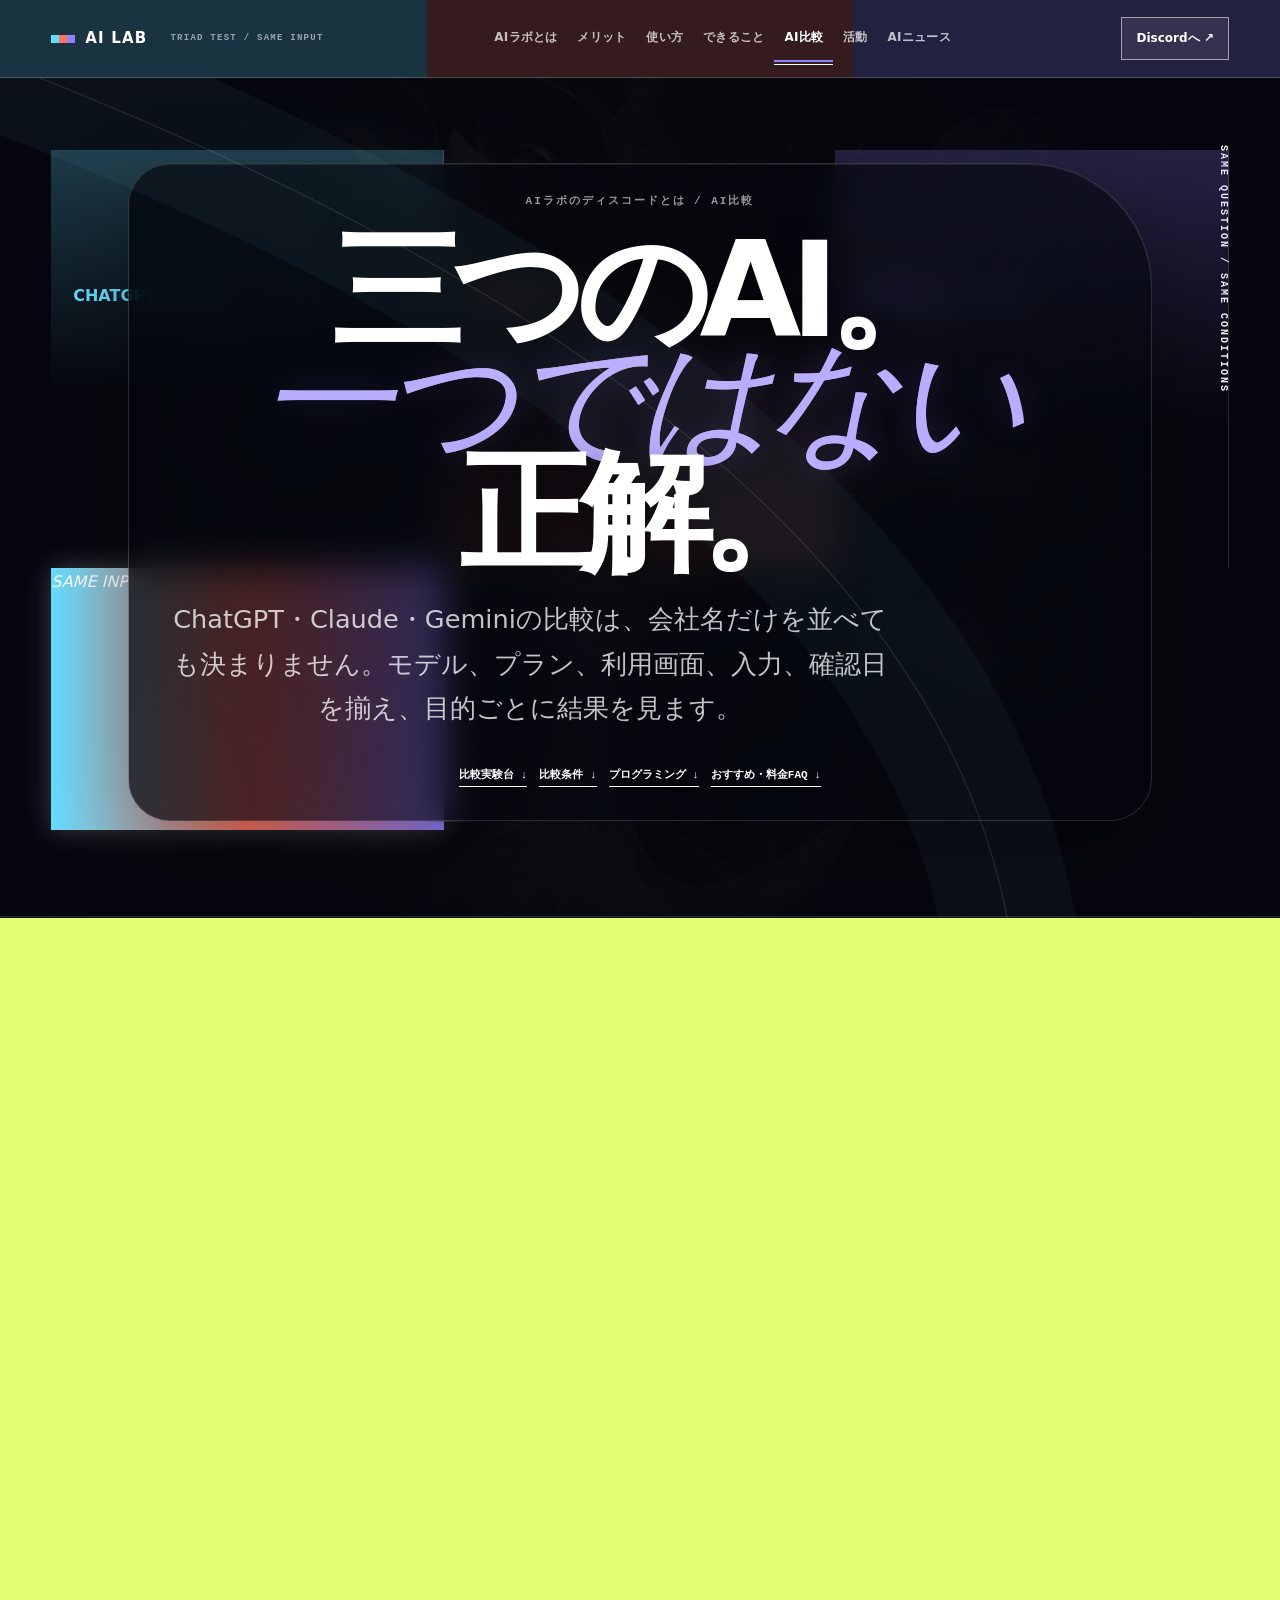
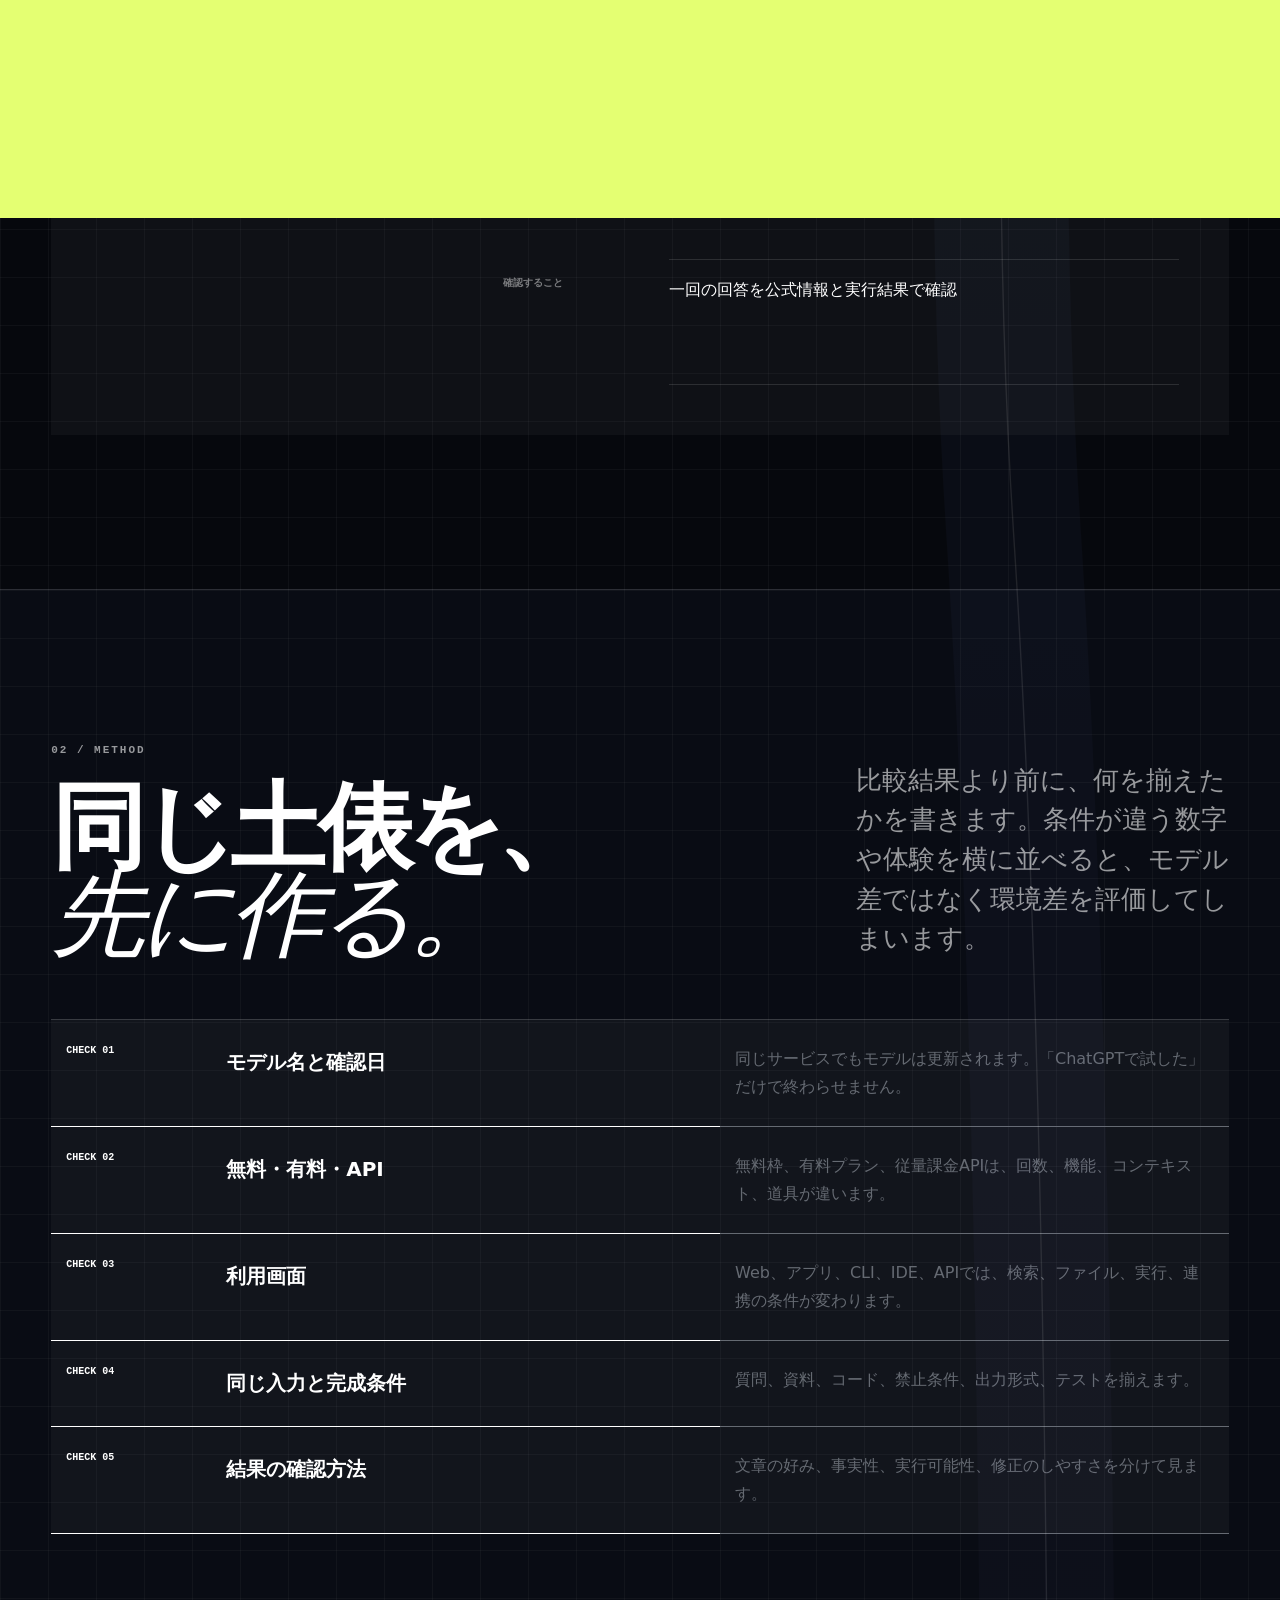
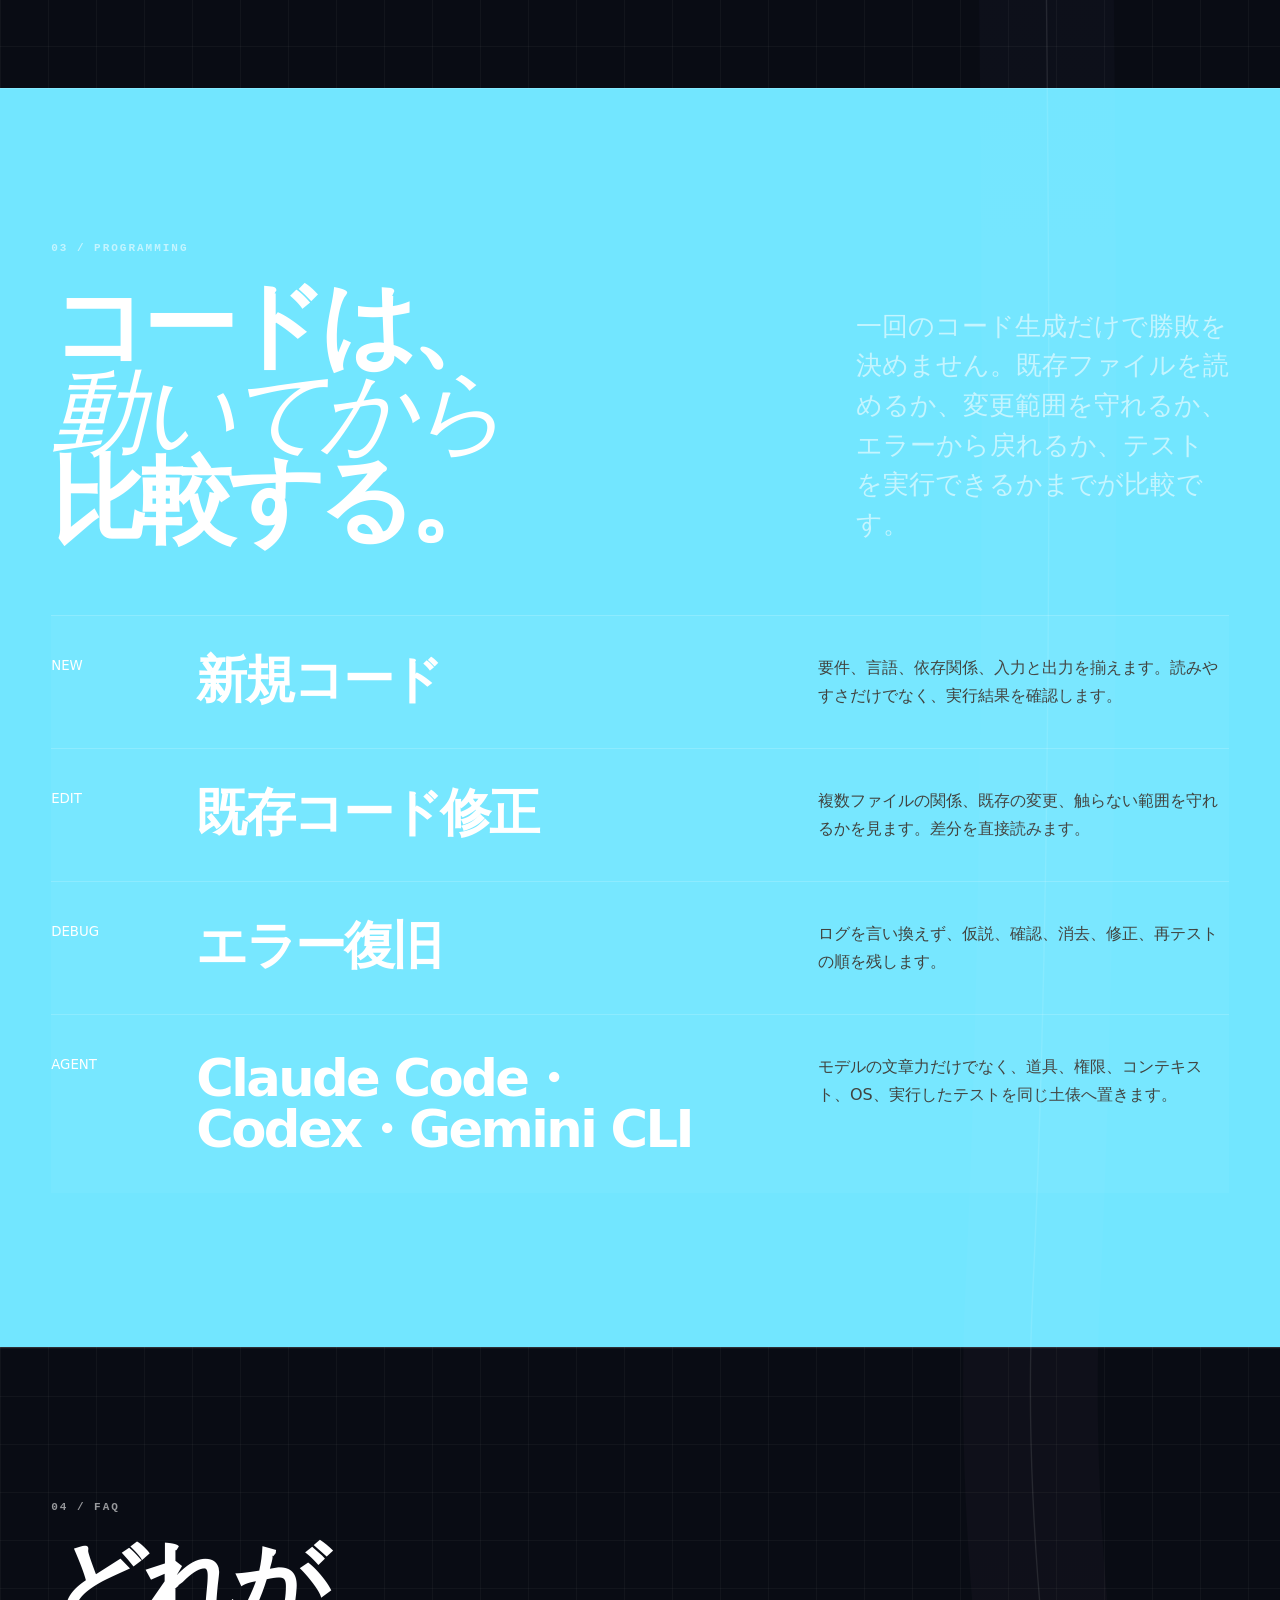
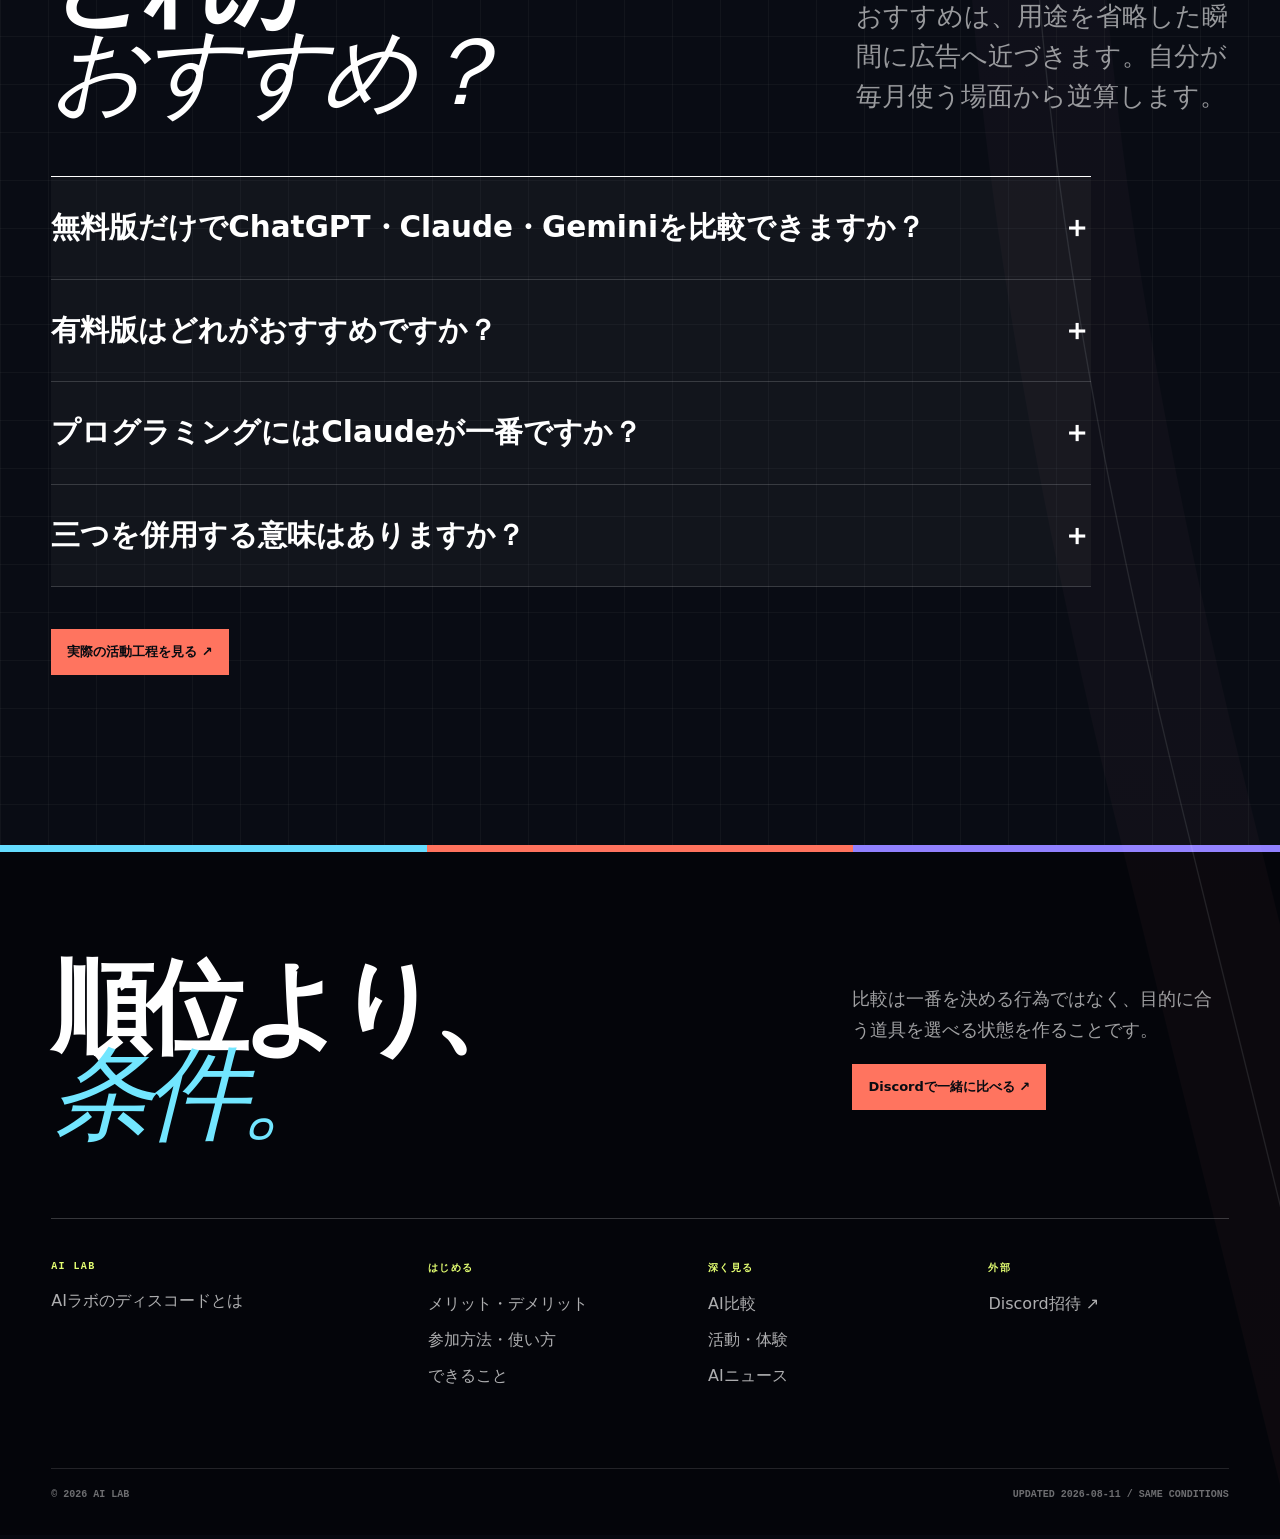
==== ai-comparison/index.html @ 1b0f7256 "AIラボ公式サイトを初回公開" ====
<!doctype html>
<html lang="ja">
  <head>
    <meta charset="utf-8" />
    <meta name="viewport" content="width=device-width,initial-scale=1" />
    <title>ChatGPT・Claude・Gemini比較｜無料・有料・料金・用途の違い</title>
    <meta
      name="description"
      content="ChatGPT・Claude・Geminiを、無料版・有料版・API、料金、プログラミング、長文、日本語、画像、検索の条件で比較。どれがおすすめかを一つの順位ではなく用途から解決します。"
    />
    <meta name="robots" content="index,follow,max-image-preview:large" />
    <link
      rel="canonical"
      href="https://ai.akatsuki-sistem.online/ai-comparison/"
    />
    <meta property="og:type" content="article" />
    <meta property="og:locale" content="ja_JP" />
    <meta property="og:site_name" content="AIラボ" />
    <meta property="og:title" content="ChatGPT・Claude・Gemini比較" />
    <meta
      property="og:description"
      content="一番を決める前に、比較条件を揃える。"
    />
    <meta
      property="og:url"
      content="https://ai.akatsuki-sistem.online/ai-comparison/"
    />
    <meta
      property="og:image"
      content="https://ai.akatsuki-sistem.online/assets/ai-lab-commons-hero.png"
    />
    <meta
      property="og:image:alt"
      content="ChatGPT・Claude・Geminiを同じ条件で比較するAIラボ"
    />
    <meta name="twitter:card" content="summary_large_image" />
    <meta
      name="twitter:image:alt"
      content="ChatGPT・Claude・Geminiを同じ条件で比較するAIラボ"
    />
    <meta name="theme-color" content="#080b11" />
    <link rel="stylesheet" href="../styles.css?v=20260812-seo" />
    <link
      rel="stylesheet"
      href="../page-styles/compare.css?v=20260812-membrane1"
    />
    <script type="application/ld+json">
      {
        "@context": "https://schema.org",
        "@type": "FAQPage",
        "mainEntity": [
          {
            "@type": "Question",
            "name": "ChatGPT・Claude・Geminiのどれがおすすめですか？",
            "acceptedAnswer": {
              "@type": "Answer",
              "text": "用途、プラン、利用画面、確認時点で変わります。文章、コード、画像、Google系連携など、実際に使う条件で比較します。"
            }
          },
          {
            "@type": "Question",
            "name": "無料版だけで比較できますか？",
            "acceptedAnswer": {
              "@type": "Answer",
              "text": "比較できますが、無料枠のモデル、回数、機能制限と確認日を残す必要があります。"
            }
          }
        ]
      }
    </script>
    <script type="application/ld+json">
      {
        "@context": "https://schema.org",
        "@type": "BreadcrumbList",
        "itemListElement": [
          {
            "@type": "ListItem",
            "position": 1,
            "name": "AIラボのディスコードとは",
            "item": "https://ai.akatsuki-sistem.online/"
          },
          {
            "@type": "ListItem",
            "position": 2,
            "name": "ChatGPT・Claude・Gemini比較",
            "item": "https://ai.akatsuki-sistem.online/ai-comparison/"
          }
        ]
      }
    </script>
  </head>
  <body class="page-compare" data-route="ai-comparison">
    <a class="skip" href="#main">本文へ移動</a>
    <div class="progress"></div>
    <div class="transition"></div>
    <header class="site-header">
      <a class="brand" href="../index.html"
        ><span class="brand-dot"></span>AI LAB</a
      >
      <nav class="nav" aria-label="主要ページ">
        <a href="../index.html">AIラボとは</a
        ><a href="../merit-demerit/index.html">メリット</a
        ><a href="../how-to-use/index.html">使い方</a
        ><a href="../what-you-can-do/index.html">できること</a
        ><a href="index.html" aria-current="page">AI比較</a
        ><a href="../stories/index.html">活動</a
        ><a href="../news/index.html">AIニュース</a>
      </nav>
      <button class="menu" aria-expanded="false">メニュー</button
      ><a class="header-join" href="https://discord.gg/TwGHMrjxb7"
        >Discordへ ↗</a
      >
    </header>
    <main id="main">
      <section class="page-hero hero-triad">
        <span class="page-code">SAME QUESTION / SAME CONDITIONS</span>
        <div class="hero-triad-shell">
          <div class="hero-triad-copy">
            <div class="section-label">AIラボのディスコードとは / AI比較</div>
            <h1>
              三つのAI。<br /><span class="serif">一つではない</span
              ><br />正解。
            </h1>
            <p>
              ChatGPT・Claude・Geminiの比較は、会社名だけを並べても決まりません。モデル、プラン、利用画面、入力、確認日を揃え、目的ごとに結果を見ます。
            </p>
            <nav class="subnav">
              <a href="#lab">比較実験台 ↓</a>
              <a href="#method">比較条件 ↓</a>
              <a href="#coding">プログラミング ↓</a>
              <a href="#faq">おすすめ・料金FAQ ↓</a>
            </nav>
          </div>
          <aside class="hero-triad-field" aria-hidden="true">
            <div class="triad-lane chatgpt">
              <b>CHATGPT</b><span>広く試す</span>
            </div>
            <div class="triad-lane claude">
              <b>CLAUDE</b><span>長く組む</span>
            </div>
            <div class="triad-lane gemini">
              <b>GEMINI</b><span>接続して見る</span>
            </div>
            <i>SAME INPUT</i>
          </aside>
        </div>
      </section>
      <section class="section compare-stage" id="lab">
        <div class="shell">
          <div class="intro reveal">
            <div>
              <div
                class="section-label"
                style="color: rgba(255, 255, 255, 0.45)"
              >
                01 / COMPARISON LAB
              </div>
              <h2 class="display">
                名前を押して、<br /><span class="serif">視点を変える。</span>
              </h2>
            </div>
            <p style="color: rgba(255, 255, 255, 0.65)">
              これは順位表ではありません。各AIを選ぶ時に見る入口と、比較で落としやすい条件を切り替えます。
            </p>
          </div>
          <div class="triad" role="tablist" aria-label="比較するAI">
            <button
              data-compare="chatgpt"
              aria-selected="true"
              style="--model-color: #6ee7ff"
            >
              <span>01 / OPENAI</span><b>ChatGPT</b></button
            ><button
              data-compare="claude"
              aria-selected="false"
              style="--model-color: #ff6b5f"
            >
              <span>02 / ANTHROPIC</span><b>Claude</b></button
            ><button
              data-compare="gemini"
              aria-selected="false"
              style="--model-color: #d8ff58"
            >
              <span>03 / GOOGLE</span><b>Gemini</b>
            </button>
          </div>
          <div class="model-panel">
            <div>
              <span class="section-label">CURRENT LENS</span>
              <h3 data-model-title>ChatGPT</h3>
            </div>
            <dl>
              <dt>向いている入口</dt>
              <dd data-model-value>対話から画像・音声まで幅広く試す時</dd>
              <dt>比較で分ける条件</dt>
              <dd data-model-value>利用画面とモデルで使える機能が変わる</dd>
              <dt>確認すること</dt>
              <dd data-model-value>一回の回答を公式情報と実行結果で確認</dd>
            </dl>
          </div>
        </div>
      </section>
      <section class="section" id="method">
        <div class="shell">
          <div class="intro reveal">
            <div>
              <div class="section-label">02 / METHOD</div>
              <h2 class="display">
                同じ土俵を、<br /><span class="serif">先に作る。</span>
              </h2>
            </div>
            <p>
              比較結果より前に、何を揃えたかを書きます。条件が違う数字や体験を横に並べると、モデル差ではなく環境差を評価してしまいます。
            </p>
          </div>
          <div class="ledger" style="margin-top: 60px">
            <time>CHECK 01</time><b>モデル名と確認日</b
            ><span
              >同じサービスでもモデルは更新されます。「ChatGPTで試した」だけで終わらせません。</span
            ><time>CHECK 02</time><b>無料・有料・API</b
            ><span
              >無料枠、有料プラン、従量課金APIは、回数、機能、コンテキスト、道具が違います。</span
            ><time>CHECK 03</time><b>利用画面</b
            ><span
              >Web、アプリ、CLI、IDE、APIでは、検索、ファイル、実行、連携の条件が変わります。</span
            ><time>CHECK 04</time><b>同じ入力と完成条件</b
            ><span
              >質問、資料、コード、禁止条件、出力形式、テストを揃えます。</span
            ><time>CHECK 05</time><b>結果の確認方法</b
            ><span
              >文章の好み、事実性、実行可能性、修正のしやすさを分けて見ます。</span
            >
          </div>
        </div>
      </section>
      <section class="section" id="coding" style="background: var(--cyan)">
        <div class="shell">
          <div class="intro reveal">
            <div>
              <div class="section-label">03 / PROGRAMMING</div>
              <h2 class="display">
                コードは、<br /><span class="serif">動いてから</span
                ><br />比較する。
              </h2>
            </div>
            <p>
              一回のコード生成だけで勝敗を決めません。既存ファイルを読めるか、変更範囲を守れるか、エラーから戻れるか、テストを実行できるかまでが比較です。
            </p>
          </div>
          <div class="benefit-lines">
            <article class="benefit-line">
              <small>NEW</small><b>新規コード</b>
              <p>
                要件、言語、依存関係、入力と出力を揃えます。読みやすさだけでなく、実行結果を確認します。
              </p>
            </article>
            <article class="benefit-line">
              <small>EDIT</small><b>既存コード修正</b>
              <p>
                複数ファイルの関係、既存の変更、触らない範囲を守れるかを見ます。差分を直接読みます。
              </p>
            </article>
            <article class="benefit-line">
              <small>DEBUG</small><b>エラー復旧</b>
              <p>
                ログを言い換えず、仮説、確認、消去、修正、再テストの順を残します。
              </p>
            </article>
            <article class="benefit-line">
              <small>AGENT</small><b>Claude Code・Codex・Gemini CLI</b>
              <p>
                モデルの文章力だけでなく、道具、権限、コンテキスト、OS、実行したテストを同じ土俵へ置きます。
              </p>
            </article>
          </div>
        </div>
      </section>
      <section class="section" id="faq">
        <div class="shell">
          <div class="intro reveal">
            <div>
              <div class="section-label">04 / FAQ</div>
              <h2 class="display">
                どれが<br /><span class="serif">おすすめ？</span>
              </h2>
            </div>
            <p>
              おすすめは、用途を省略した瞬間に広告へ近づきます。自分が毎月使う場面から逆算します。
            </p>
          </div>
          <div class="faq">
            <details>
              <summary>
                無料版だけでChatGPT・Claude・Geminiを比較できますか？
              </summary>
              <p>
                できます。ただし無料枠のモデル、利用回数、ファイル、検索などの制限は変わるため、確認日と画面に表示された条件を残します。
              </p>
            </details>
            <details>
              <summary>有料版はどれがおすすめですか？</summary>
              <p>
                文章、コード、画像、Google系連携、検索、利用回数のうち、毎月使う目的で選びます。料金と機能は契約直前に各社公式ページで再確認します。
              </p>
            </details>
            <details>
              <summary>プログラミングにはClaudeが一番ですか？</summary>
              <p>
                課題と環境で変わります。新規コード、既存修正、複数ファイル、テスト、エラー復旧を同じ条件で比べます。
              </p>
            </details>
            <details>
              <summary>三つを併用する意味はありますか？</summary>
              <p>
                最初の案、独立した反証、最新情報の確認、実装のように役割を分けると、一つの回答を信じ切るより検証しやすくなります。
              </p>
            </details>
          </div>
          <p style="margin-top: 42px">
            <a class="pill primary" href="../stories/index.html"
              >実際の活動工程を見る ↗</a
            >
          </p>
        </div>
      </section>
    </main>
    <footer class="site-footer">
      <div class="footer-lead">
        <h2>順位より、<br /><i>条件。</i></h2>
        <div>
          <p>
            比較は一番を決める行為ではなく、目的に合う道具を選べる状態を作ることです。
          </p>
          <a class="pill primary" href="https://discord.gg/TwGHMrjxb7"
            >Discordで一緒に比べる ↗</a
          >
        </div>
      </div>
      <div class="footer-map">
        <div>
          <strong>AI LAB</strong
          ><a href="../index.html">AIラボのディスコードとは</a>
        </div>
        <div>
          <strong>はじめる</strong
          ><a href="../merit-demerit/index.html">メリット・デメリット</a
          ><a href="../how-to-use/index.html">参加方法・使い方</a
          ><a href="../what-you-can-do/index.html">できること</a>
        </div>
        <div>
          <strong>深く見る</strong><a href="index.html">AI比較</a
          ><a href="../stories/index.html">活動・体験</a
          ><a href="../news/index.html">AIニュース</a>
        </div>
        <div>
          <strong>外部</strong
          ><a href="https://discord.gg/TwGHMrjxb7">Discord招待 ↗</a>
        </div>
      </div>
      <div class="footer-fine">
        <span>© 2026 AI LAB</span
        ><span>UPDATED 2026-08-11 / SAME CONDITIONS</span>
      </div>
    </footer>
    <script src="../app.js?v=20260812-page-headers"></script>
  </body>
</html>
---- styles.css ----
@import url("./styles-08-reference.css");

/* 09 — 一本の文脈曲線
   08の基礎タイポグラフィとコンテンツ部品だけを継承し、
   画面上の曲線は canvas.context-canvas が描く一筆に限定する。 */

:root {
  --ink: #080b11;
  --paper: #f2efe7;
  --paper-2: #faf8f2;
  --line: rgba(8, 11, 17, 0.18);
  --cyan: #72e6ff;
  --violet: #7868ff;
  --coral: #ff745f;
  --lime: #e4ff72;
  --muted: #656a72;
  --action: #ff745f;
  --header-h: 72px;
  --mono: "SFMono-Regular", Consolas, "Liberation Mono", monospace;
}

html:has(body.context-site),
body.context-site {
  overflow-x: clip;
}
body.context-site {
  background: var(--paper);
  color: var(--ink);
  isolation: isolate;
}
body.context-site::before {
  display: none;
}

.context-canvas {
  position: absolute;
  inset: 0 auto auto 0;
  width: 100%;
  pointer-events: none;
  z-index: 2;
  opacity: 1;
}
main,
.site-footer {
  position: relative;
  z-index: 1;
}
main > section > .shell,
main > section > div,
.site-footer > div {
  position: relative;
  z-index: 3;
}

.progress {
  height: 2px;
  background: linear-gradient(90deg, var(--cyan), var(--violet), var(--coral));
}

.context-site .site-header {
  top: 0;
  min-height: var(--header-h);
  padding: 14px var(--pad);
  grid-template-columns: auto 1fr auto;
  color: #fff;
  mix-blend-mode: normal;
  background: linear-gradient(
    180deg,
    rgba(8, 11, 17, 0.78),
    rgba(8, 11, 17, 0.18)
  );
  border-bottom: 1px solid rgba(255, 255, 255, 0.12);
  backdrop-filter: blur(14px) saturate(120%);
  transition:
    background 0.35s var(--ease),
    box-shadow 0.35s var(--ease);
}
.context-site .site-header.scrolled {
  background: rgba(8, 11, 17, 0.94);
  box-shadow: 0 12px 40px rgba(0, 0, 0, 0.18);
}
.context-site .brand {
  font-size: 15px;
  letter-spacing: 0.08em;
}
.context-site .brand-dot {
  width: 22px;
  height: 12px;
  border: 0;
  border-radius: 100% 0 100% 0;
  background: linear-gradient(90deg, var(--cyan), var(--violet));
  transform: skewX(-24deg);
  box-shadow: none;
}
.context-site .nav {
  gap: clamp(12px, 1.8vw, 28px);
}
.context-site .nav a {
  font-size: 12px;
  letter-spacing: 0.02em;
  opacity: 0.72;
}
.context-site .header-join {
  border: 0;
  border-radius: 0;
  padding: 9px 0 7px;
  border-bottom: 2px solid var(--coral);
}

.context-site .hero-home {
  min-height: 100svh;
  padding: 140px var(--pad) 72px;
  align-items: center;
  overflow: hidden;
  background: #080b11;
}
.context-site .hero-media video {
  opacity: 0.58;
  transform: scale(1.02);
}
.context-site .hero-media::after {
  background:
    linear-gradient(
      90deg,
      rgba(8, 11, 17, 0.98) 0%,
      rgba(8, 11, 17, 0.84) 39%,
      rgba(8, 11, 17, 0.2) 78%
    ),
    linear-gradient(0deg, #080b11 0%, transparent 48%);
}
.context-site .hero-grid {
  width: min(1500px, 100%);
  margin-inline: auto;
  grid-template-columns: minmax(0, 1.18fr) minmax(250px, 0.42fr);
  gap: 9vw;
}
.context-site h1 {
  max-width: 980px;
  font-size: clamp(68px, 10.3vw, 164px);
  line-height: 0.84;
  letter-spacing: -0.085em;
  text-wrap: balance;
}
.context-site h1 .serif {
  color: var(--cyan);
}
.context-site .kicker::before {
  background: var(--coral);
  box-shadow: 0 0 18px var(--coral);
}
.context-site .hero-copy {
  max-width: 620px;
  font-size: clamp(17px, 1.45vw, 22px);
}
.context-site .hero-side {
  border: 0;
  padding: 0 0 0 26px;
  position: relative;
}
.context-site .hero-side::before {
  content: "";
  position: absolute;
  left: 0;
  top: 0;
  bottom: 0;
  width: 1px;
  background: linear-gradient(var(--cyan), transparent);
}
.context-site .pill {
  border-radius: 0;
  padding: 12px 16px 10px;
  border: 0;
  border-bottom: 1px solid currentColor;
}
.context-site .pill.primary {
  background: var(--coral);
  color: #080b11;
  border-bottom-color: var(--coral);
}
.context-site .scroll-cue {
  right: calc(var(--pad) + 4px);
}

.context-site .ticker {
  transform: none;
  width: 100%;
  margin: 0;
  background: #080b11;
  color: rgba(255, 255, 255, 0.72);
  border-color: rgba(255, 255, 255, 0.14);
}
.context-site .ticker span {
  padding-block: 11px;
  font-size: 11px;
}
.context-site .ticker span::after {
  color: var(--cyan);
}

.context-site .section {
  padding: clamp(105px, 12vw, 184px) 0;
  border-top: 1px solid var(--line);
  overflow: visible;
}
.context-site .section-label {
  color: var(--muted);
  letter-spacing: 0.18em;
}
.context-site .display {
  max-width: 980px;
}
.context-site .intro {
  grid-template-columns: 1.16fr 0.64fr;
  gap: 10vw;
}
.context-site .intro > div:last-child,
.context-site .intro > p {
  max-width: 620px;
}

/* TOPの三入口。ばらまかず、一本の流れに沿って右上へ上がる。 */
.context-site .gateway {
  margin-top: 90px;
  border: 0;
  gap: 0;
  background: transparent;
  align-items: start;
}
.context-site .gateway a {
  min-height: 300px;
  padding: 28px 28px 26px 0 !important;
  border: 0;
  border-top: 1px solid var(--ink);
  overflow: visible;
  transition:
    transform 0.45s var(--ease),
    color 0.35s;
}
.context-site .gateway a:nth-child(1) {
  transform: translateY(92px);
}
.context-site .gateway a:nth-child(2) {
  transform: translateY(46px);
}
.context-site .gateway a:nth-child(3) {
  transform: none;
}
.context-site .gateway a + a {
  padding-left: 28px !important;
  border-left: 1px solid var(--line);
}
.context-site .gateway a::before {
  display: none;
}
.context-site .gateway a::after {
  content: "↗";
  position: absolute;
  right: 24px;
  top: 22px;
  font-size: 28px;
  color: var(--tone, var(--cyan));
  transition: transform 0.35s var(--ease);
}
.context-site .gateway a:hover {
  color: #3036b8;
}
.context-site .gateway a:hover::after {
  transform: translate(6px, -6px);
}
.context-site .gateway b {
  max-width: 310px;
  font-size: clamp(27px, 2.7vw, 45px);
}
.context-site .gateway em {
  max-width: 230px;
}

.context-site .lab {
  min-height: 920px;
  background: #080b11;
  position: relative;
}
.context-site .lab-console {
  border-radius: 0;
  background: rgba(255, 255, 255, 0.055);
  border-color: rgba(255, 255, 255, 0.16);
  box-shadow: 26px 26px 0 rgba(114, 230, 255, 0.08);
}
.context-site .lab-console:hover {
  transform: none;
}
.context-site .conversation {
  border-radius: 0;
  background: #111620;
}
.context-site .bubble {
  border-radius: 0;
}
.context-site .model-switch button {
  border-radius: 0;
}

/* 円軌道を廃止。記事導線を一つの編集列へ戻す。 */
.context-site .constellation {
  min-height: auto;
  background: var(--paper-2);
}
.context-site .orbit-stage {
  height: auto;
  display: grid;
  grid-template-columns: minmax(240px, 0.48fr) minmax(0, 1fr);
  gap: 7vw;
  margin-top: 80px;
}
.context-site .orbit-core {
  position: sticky;
  left: auto;
  top: 120px;
  width: auto;
  height: auto;
  transform: none;
  border-radius: 0;
  background: transparent;
  color: var(--ink);
  box-shadow: none;
  display: block;
  text-align: left;
  align-self: start;
}
.context-site .orbit-core b {
  font-size: clamp(54px, 7vw, 100px);
}
.context-site .orbit-core small {
  color: var(--violet);
  letter-spacing: 0.12em;
}
.context-site .orbit {
  position: static;
  inset: auto;
  border: 0;
  border-radius: 0;
  animation: none;
  display: grid;
  grid-column: 2;
}
.context-site .orbit:nth-of-type(2) {
  display: none;
}
.context-site .node,
.context-site .node:nth-child(n) {
  position: static;
  width: auto;
  min-height: 128px;
  padding: 24px 54px 24px 0;
  border: 0;
  border-top: 1px solid var(--line);
  border-radius: 0;
  background: transparent;
  box-shadow: none;
  animation: none;
  display: grid;
  grid-template-columns: 130px 1fr;
  gap: 24px;
  align-items: center;
  transition:
    padding-left 0.35s var(--ease),
    background 0.35s;
}
.context-site .node:hover {
  padding-left: 18px;
  background: rgba(114, 230, 255, 0.08);
}
.context-site .node b {
  font-size: clamp(22px, 2.3vw, 36px);
}

.context-site .manifesto {
  background: var(--coral);
}
.context-site .manifesto blockquote {
  max-width: 1200px;
}

.context-site .news-preview,
.context-site .risk-strip,
.context-site .triad,
.context-site .story-rail,
.context-site .news-grid {
  border-radius: 0;
}
.context-site .news-preview > a,
.context-site .risk,
.context-site .triad button,
.context-site .story-frame,
.context-site .news-column {
  border-radius: 0;
}

.context-site .faq {
  border-top: 1px solid;
}
.context-site .faq details {
  border-radius: 0;
  background: transparent;
}
.context-site .faq details[open] {
  background: rgba(255, 255, 255, 0.36);
}

.context-site .site-footer {
  border-radius: 0;
  background: #080b11;
  padding-top: 120px;
}
.context-site .footer-lead h2 i {
  color: var(--cyan);
}

/* 下層ページは一枚の証拠画像だけを、主曲線と同じ曲率で切る。 */
.context-site .page-hero {
  min-height: 88svh;
  padding: 150px var(--pad) 86px;
  align-items: center;
  background: #0b1019 !important;
  color: #fff !important;
  border-bottom: 0;
  isolation: isolate;
}
.context-site .page-hero > div {
  width: min(1500px, 100%);
  margin-inline: auto;
  position: relative;
  z-index: 4;
}
.context-site .page-hero h1 {
  max-width: min(980px, 72vw);
  text-shadow: 0 8px 34px rgba(0, 0, 0, 0.32);
}
.context-site .page-hero p {
  max-width: min(720px, 58vw);
  color: rgba(255, 255, 255, 0.76) !important;
}
.context-site .page-hero .section-label {
  color: rgba(255, 255, 255, 0.58) !important;
}
.context-site .page-hero .serif {
  color: var(--route-accent, var(--cyan)) !important;
}
.context-site .page-hero .subnav {
  max-width: min(720px, 62vw);
  position: relative;
  z-index: 5;
}
.context-site .page-visual {
  position: absolute;
  z-index: -1;
  right: -4vw;
  top: 0;
  width: min(67vw, 1060px);
  height: 100%;
  margin: 0;
  overflow: hidden;
  clip-path: ellipse(73% 110% at 78% 50%);
}
.context-site .page-visual img,
.context-site .page-visual video {
  width: 100%;
  height: 100%;
  object-fit: cover;
  opacity: 0.68;
  filter: saturate(0.9) contrast(1.04);
}
.context-site .page-visual::after {
  content: "";
  position: absolute;
  inset: 0;
  background:
    linear-gradient(
      90deg,
      #0b1019 0%,
      rgba(11, 16, 25, 0.78) 23%,
      transparent 65%
    ),
    linear-gradient(0deg, #0b1019 0%, transparent 38%);
}
.context-site.route-merit-demerit {
  --route-accent: #ff8b79;
}
.context-site.route-how-to-use {
  --route-accent: #72e6ff;
}
.context-site.route-what-you-can-do {
  --route-accent: #e4ff72;
}
.context-site.route-ai-comparison {
  --route-accent: #968bff;
}
.context-site.route-stories {
  --route-accent: #ffb36b;
}
.context-site.route-news {
  --route-accent: #72e6ff;
}

.context-site .benefit-line,
.context-site .journey-step,
.context-site .capability-chapter {
  border-radius: 0;
  background: transparent;
}
.context-site .capability-chapter::after {
  color: rgba(114, 230, 255, 0.055);
}
.context-site .capability-chapter li {
  background: rgba(255, 255, 255, 0.42);
}
.context-site .preview,
.context-site .model-panel {
  border-radius: 0;
}
.context-site .builder {
  background: var(--cyan);
}
.context-site .newsroom {
  background: var(--paper-2);
}

.curve-stop {
  scroll-margin-top: 100px;
}
.reveal {
  transform: translateY(18px);
  transition-duration: 0.72s;
}

@media (max-width: 980px) {
  .context-site .site-header {
    grid-template-columns: auto auto;
  }
  .context-site .nav {
    position: absolute;
    inset: 0 0 auto 0;
    width: 100%;
    height: 100dvh;
    display: flex;
    flex-direction: column;
    align-items: flex-start;
    justify-content: center;
    gap: 13px;
    padding: 96px 24px 44px;
    background: #080b11;
    opacity: 0;
    visibility: hidden;
    pointer-events: none;
    transform: translateY(-100%);
    z-index: 1;
  }
  .context-site .nav.open {
    opacity: 1;
    visibility: visible;
    pointer-events: auto;
    transform: none;
  }
  .context-site .nav a {
    font-size: clamp(30px, 8vw, 54px);
    line-height: 1.08;
    opacity: 1;
  }
  .context-site .hero-grid {
    grid-template-columns: 1fr;
  }
  .context-site .hero-side {
    display: none;
  }
  .context-site .gateway {
    grid-template-columns: 1fr;
    margin-top: 62px;
  }
  .context-site .gateway a,
  .context-site .gateway a:nth-child(n) {
    transform: none;
    min-height: 190px;
    padding: 24px 0 !important;
    border-left: 0;
  }
  .context-site .gateway a + a {
    padding-left: 0 !important;
  }
  .context-site .intro {
    grid-template-columns: 1fr;
    gap: 48px;
  }
  .context-site .orbit-stage {
    grid-template-columns: 1fr;
  }
  .context-site .orbit-core {
    position: relative;
    top: auto;
  }
  .context-site .orbit {
    grid-column: 1;
  }
  .context-site .page-hero h1 {
    max-width: 92vw;
  }
  .context-site .page-hero p,
  .context-site .page-hero .subnav {
    max-width: 72vw;
  }
  .context-site .page-visual {
    width: 82vw;
    right: -22vw;
    opacity: 0.72;
  }
}

@media (max-width: 600px) {
  :root {
    --header-h: 64px;
  }
  .context-site .site-header {
    left: 0;
    right: 0;
    padding: 12px 18px;
  }
  .context-site .hero-home {
    padding: 116px 18px 84px;
    min-height: 102svh;
  }
  .context-site h1,
  .context-site .page-hero h1 {
    font-size: clamp(55px, 16vw, 76px);
    max-width: 100%;
  }
  .context-site .hero-copy {
    max-width: 92%;
    font-size: 16px;
  }
  .context-site .hero-actions {
    align-items: flex-start;
    flex-direction: column;
  }
  .context-site .section {
    padding-block: 96px;
  }
  .context-site .gateway a,
  .context-site .gateway a:nth-child(n) {
    min-height: 178px;
  }
  .context-site .page-hero {
    padding: 126px 18px 88px;
    min-height: 92svh;
  }
  .context-site .page-hero p,
  .context-site .page-hero .subnav {
    max-width: 92%;
  }
  .context-site .page-visual {
    right: -68vw;
    width: 150vw;
    opacity: 0.46;
  }
  .context-site .node,
  .context-site .node:nth-child(n) {
    grid-template-columns: 1fr;
    gap: 6px;
    min-height: 112px;
  }
  .context-site .footer-lead {
    padding-bottom: 62px;
  }
}

@media (prefers-reduced-motion: reduce) {
  .context-canvas {
    opacity: 0.82;
  }
  .context-site .gateway a,
  .context-site .node {
    transition: none;
  }
}

/* ページ固有のヘッダ、Hero、本文、カード、フッターは page-styles/ に分離。
   styles.css は全ページで共有する可読性、ナビ開閉、Canvas、基本部品だけを担当する。 */
---- page-styles/compare.css ----
/* AI比較 — 同一条件を三つの知性へ通す実験室。 */
body.page-compare {
  --compare-cyan: #65ddff;
  --compare-coral: #ff735e;
  --compare-violet: #9181ff;
  --compare-ink: #070910;
  background: var(--compare-ink);
  color: #f8f8fb;
}

body.page-compare .context-canvas {
  opacity: 0.22;
  mix-blend-mode: screen;
}

body.page-compare .site-header {
  top: 0;
  min-height: 78px;
  padding: 0 var(--pad);
  border: 0;
  border-bottom: 1px solid rgba(255, 255, 255, 0.2);
  background:
    linear-gradient(
      90deg,
      rgba(101, 221, 255, 0.2) 0 33.333%,
      rgba(255, 115, 94, 0.18) 33.333% 66.666%,
      rgba(145, 129, 255, 0.2) 66.666%
    ),
    #070910;
  color: #fff;
}

body.page-compare .brand::after {
  content: "TRIAD TEST / SAME INPUT";
  margin-left: 13px;
  color: rgba(255, 255, 255, 0.56);
  font: 800 9px/1 var(--mono);
  letter-spacing: 0.14em;
}

body.page-compare .brand-dot {
  width: 24px;
  height: 8px;
  border-radius: 0;
  background: linear-gradient(
    90deg,
    var(--compare-cyan) 0 33%,
    var(--compare-coral) 33% 66%,
    var(--compare-violet) 66%
  );
  transform: none;
}

body.page-compare .nav {
  gap: 0;
}

body.page-compare .nav a {
  padding: 12px 10px;
  border-bottom: 2px solid transparent;
  color: #fff;
}

body.page-compare .nav a[aria-current="page"] {
  border-color: var(--compare-violet);
  color: #fff;
  opacity: 1;
}

body.page-compare .header-join {
  padding: 10px 14px;
  border: 1px solid rgba(255, 255, 255, 0.54);
  background: rgba(255, 255, 255, 0.08);
  color: #fff;
}

body.page-compare .hero-triad {
  min-height: 100svh;
  background: var(--compare-ink) !important;
}

body.page-compare .hero-triad-shell {
  display: grid;
  place-items: center;
  align-content: center;
  min-height: calc(100svh - 220px);
}

body.page-compare .hero-triad-copy {
  position: relative;
  z-index: 6;
  width: min(940px, 78vw);
  isolation: isolate;
  text-align: center;
}

body.page-compare .hero-triad-copy::before {
  content: "";
  position: absolute;
  z-index: -1;
  inset: -30px -42px -34px;
  border: 1px solid rgba(255, 255, 255, 0.15);
  border-radius: 42px 124px 42px 42px;
  background: linear-gradient(
    118deg,
    rgba(4, 6, 12, 0.82) 0%,
    rgba(4, 6, 12, 0.64) 64%,
    rgba(4, 6, 12, 0.42) 100%
  );
  box-shadow:
    0 30px 90px rgba(0, 0, 0, 0.32),
    inset 0 1px rgba(255, 255, 255, 0.08);
  -webkit-backdrop-filter: blur(18px) saturate(116%);
  backdrop-filter: blur(18px) saturate(116%);
}

body.page-compare .hero-triad h1 {
  margin-inline: auto;
  color: #fff;
}

body.page-compare .hero-triad .serif {
  background: linear-gradient(
    90deg,
    var(--compare-cyan),
    var(--compare-coral),
    var(--compare-violet)
  );
  background-clip: text;
  color: #b8adff !important;
  -webkit-text-fill-color: #b8adff;
  text-shadow: 0 0 32px rgba(145, 129, 255, 0.22);
}

body.page-compare .hero-triad .subnav {
  justify-content: center;
  margin-inline: auto;
}

body.page-compare .hero-triad .page-visual {
  inset: 0;
  width: 100%;
  clip-path: none;
  opacity: 0.12;
  filter: grayscale(0.7) contrast(1.2);
}

body.page-compare .hero-triad .page-visual::after {
  background: radial-gradient(
    circle at 50% 50%,
    transparent 0 18%,
    var(--compare-ink) 76%
  );
}

body.page-compare .hero-triad-field {
  position: absolute;
  inset: 0;
  z-index: 2;
  display: grid;
  grid-template-columns: repeat(3, 1fr);
}

body.page-compare .triad-lane {
  padding: 132px 22px 24px;
  border-right: 1px solid rgba(255, 255, 255, 0.14);
  clip-path: none;
}

body.page-compare .triad-lane.chatgpt {
  background: linear-gradient(
    180deg,
    rgba(101, 221, 255, 0.24),
    transparent 58%
  );
  color: var(--compare-cyan);
}

body.page-compare .triad-lane.claude {
  background: linear-gradient(0deg, rgba(255, 115, 94, 0.22), transparent 62%);
  color: var(--compare-coral);
}

body.page-compare .triad-lane.gemini {
  background: linear-gradient(
    180deg,
    rgba(145, 129, 255, 0.22),
    transparent 66%
  );
  color: var(--compare-violet);
}

body.page-compare .hero-triad-field > i {
  background: linear-gradient(
    90deg,
    var(--compare-cyan),
    var(--compare-coral),
    var(--compare-violet)
  );
  box-shadow: 0 0 26px rgba(255, 255, 255, 0.24);
  animation: compare-scan 3.2s ease-in-out infinite alternate;
}

body.page-compare .section {
  border-color: rgba(255, 255, 255, 0.14);
  background:
    linear-gradient(rgba(255, 255, 255, 0.035) 1px, transparent 1px),
    linear-gradient(90deg, rgba(255, 255, 255, 0.035) 1px, transparent 1px),
    #090c14;
  background-size: 48px 48px;
  color: #fff;
}

body.page-compare .compare-stage {
  background-color: #06080d;
}

body.page-compare .section-label,
body.page-compare .intro p {
  color: rgba(255, 255, 255, 0.58);
}

body.page-compare .triad {
  border: 1px solid rgba(255, 255, 255, 0.16);
  background: #0d111c;
}

body.page-compare .triad button:nth-child(1) {
  --model-color: var(--compare-cyan);
}

body.page-compare .triad button:nth-child(2) {
  --model-color: var(--compare-coral);
}

body.page-compare .triad button:nth-child(3) {
  --model-color: var(--compare-violet);
}

body.page-compare .model-panel,
body.page-compare .ledger,
body.page-compare .benefit-line,
body.page-compare .faq details {
  border-color: rgba(255, 255, 255, 0.16);
  background: rgba(255, 255, 255, 0.035);
  color: #fff;
}

body.page-compare .site-footer {
  position: relative;
  border-top: 0;
  background: #04050a;
  color: #fff;
}

body.page-compare .site-footer::before {
  content: "";
  position: absolute;
  inset: 0 0 auto;
  height: 7px;
  background: linear-gradient(
    90deg,
    var(--compare-cyan) 0 33.333%,
    var(--compare-coral) 33.333% 66.666%,
    var(--compare-violet) 66.666%
  );
}

@keyframes compare-scan {
  from {
    top: 32%;
  }
  to {
    top: 68%;
  }
}

@media (max-width: 980px) {
  body.page-compare .nav {
    background:
      linear-gradient(
        90deg,
        rgba(101, 221, 255, 0.18),
        rgba(255, 115, 94, 0.18),
        rgba(145, 129, 255, 0.18)
      ),
      #070910;
  }
}

@media (max-width: 600px) {
  body.page-compare .brand::after {
    display: none;
  }

  body.page-compare .hero-triad-copy {
    width: 100%;
  }

  body.page-compare .hero-triad-copy::before {
    inset: -18px -14px -24px;
    border-radius: 24px 62px 24px 24px;
    background: rgba(4, 6, 12, 0.74);
    -webkit-backdrop-filter: blur(13px) saturate(110%);
    backdrop-filter: blur(13px) saturate(110%);
  }

  body.page-compare .hero-triad-field {
    height: 44%;
  }

  body.page-compare .triad-lane {
    padding: 76px 8px 12px;
  }
}

@media (prefers-reduced-motion: reduce) {
  body.page-compare .hero-triad-field > i {
    top: 50%;
    animation: none;
  }
}
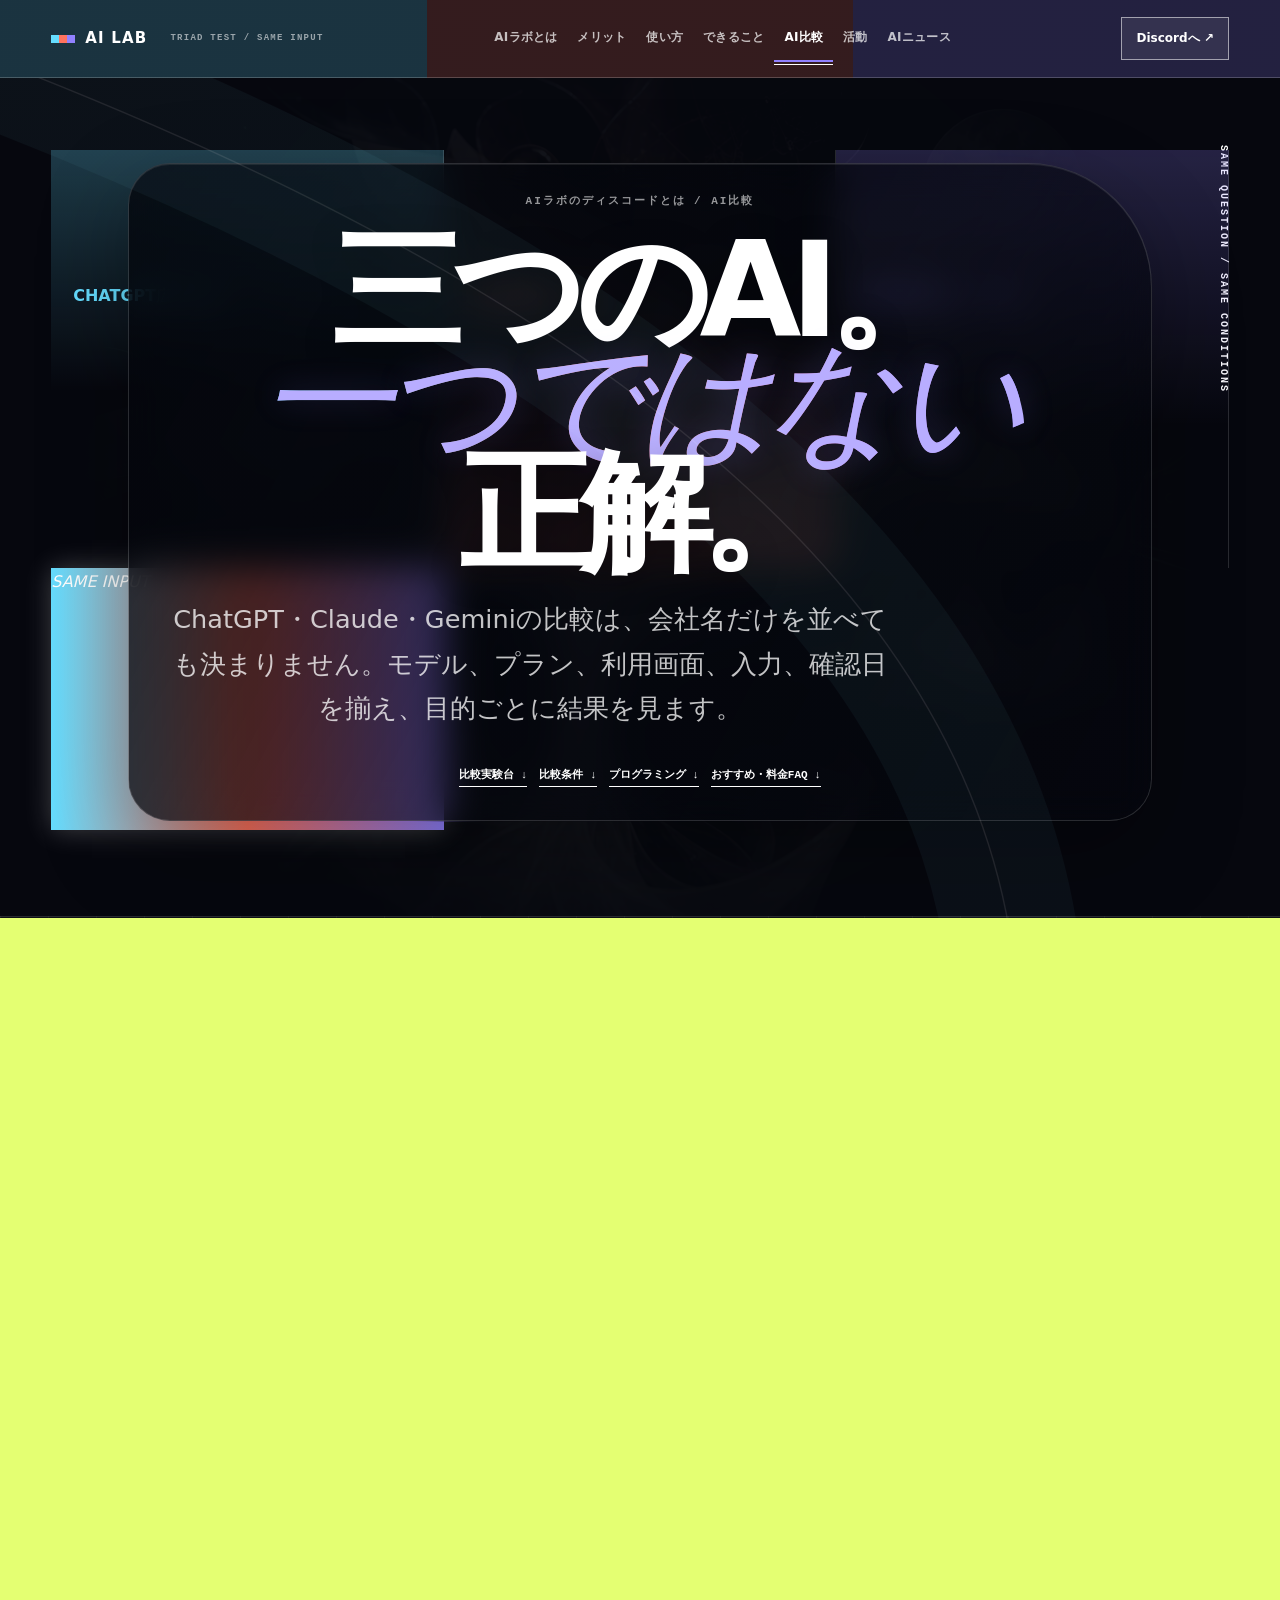
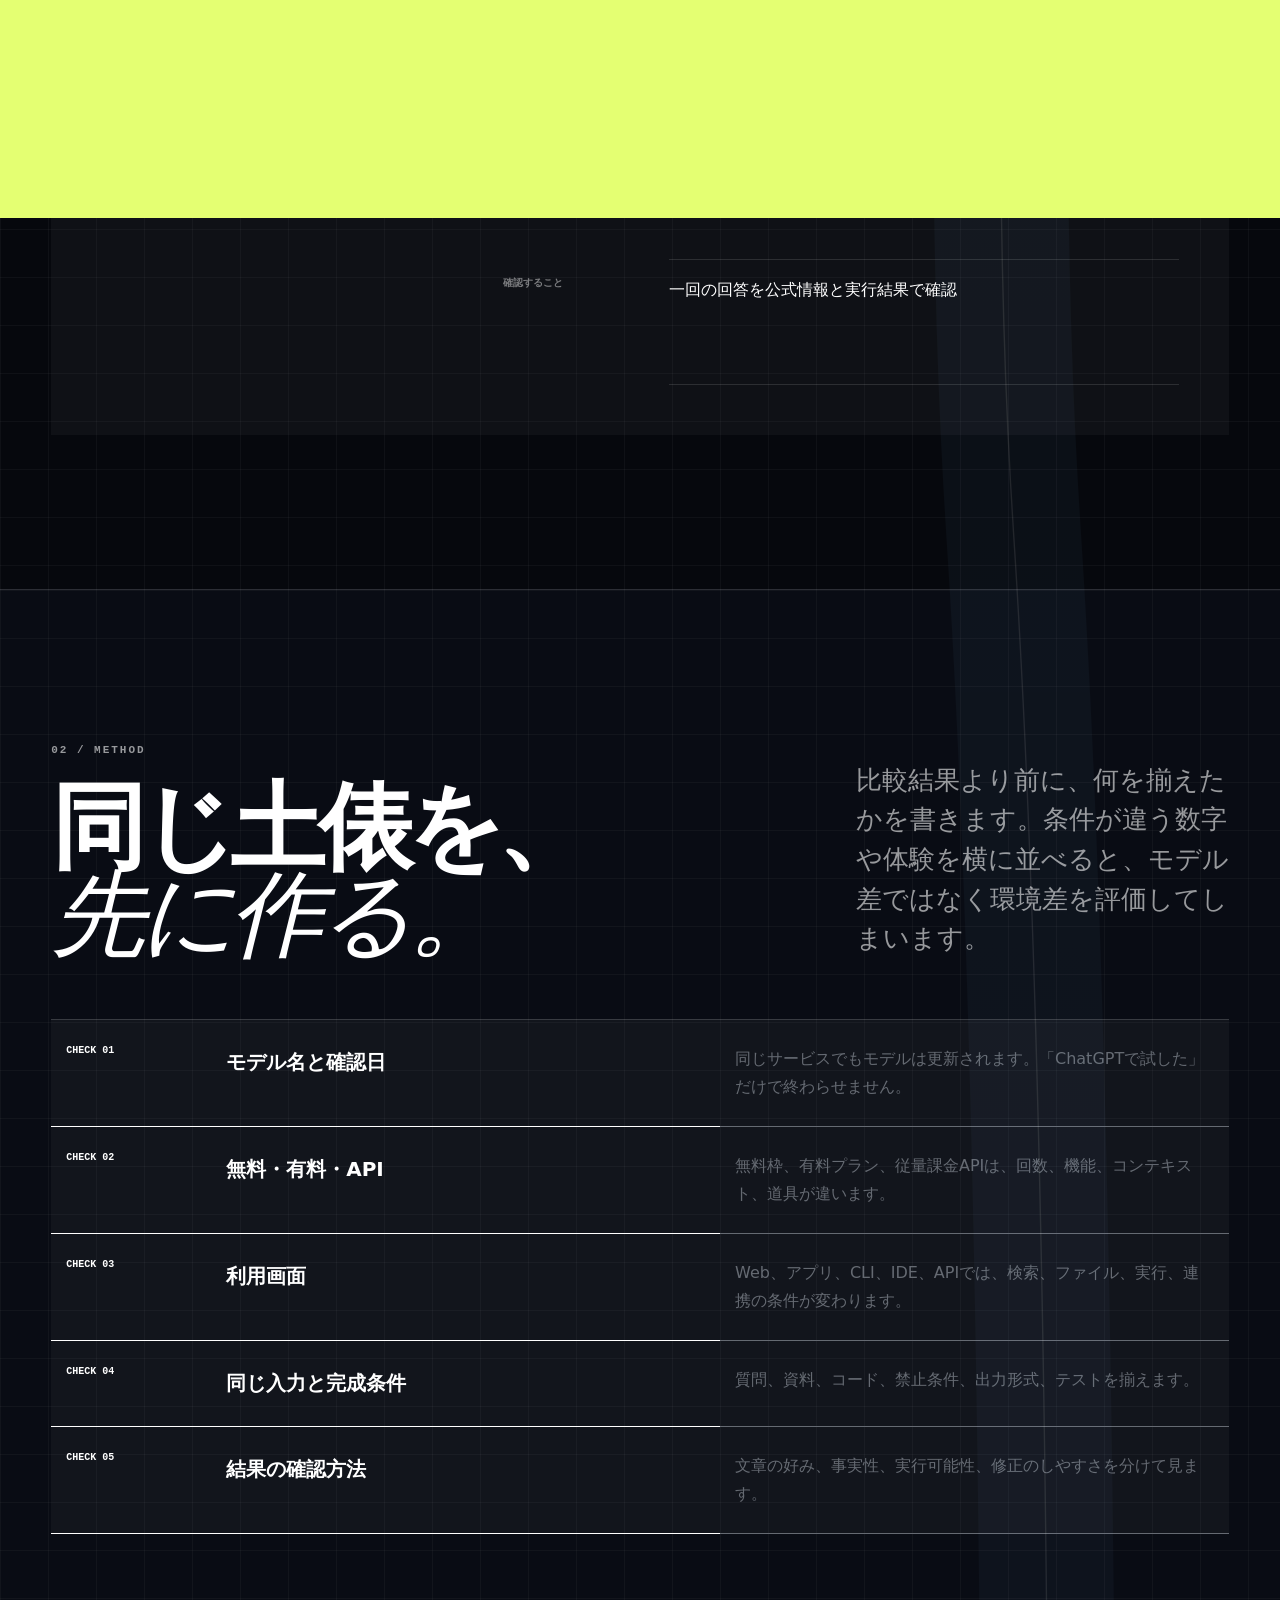
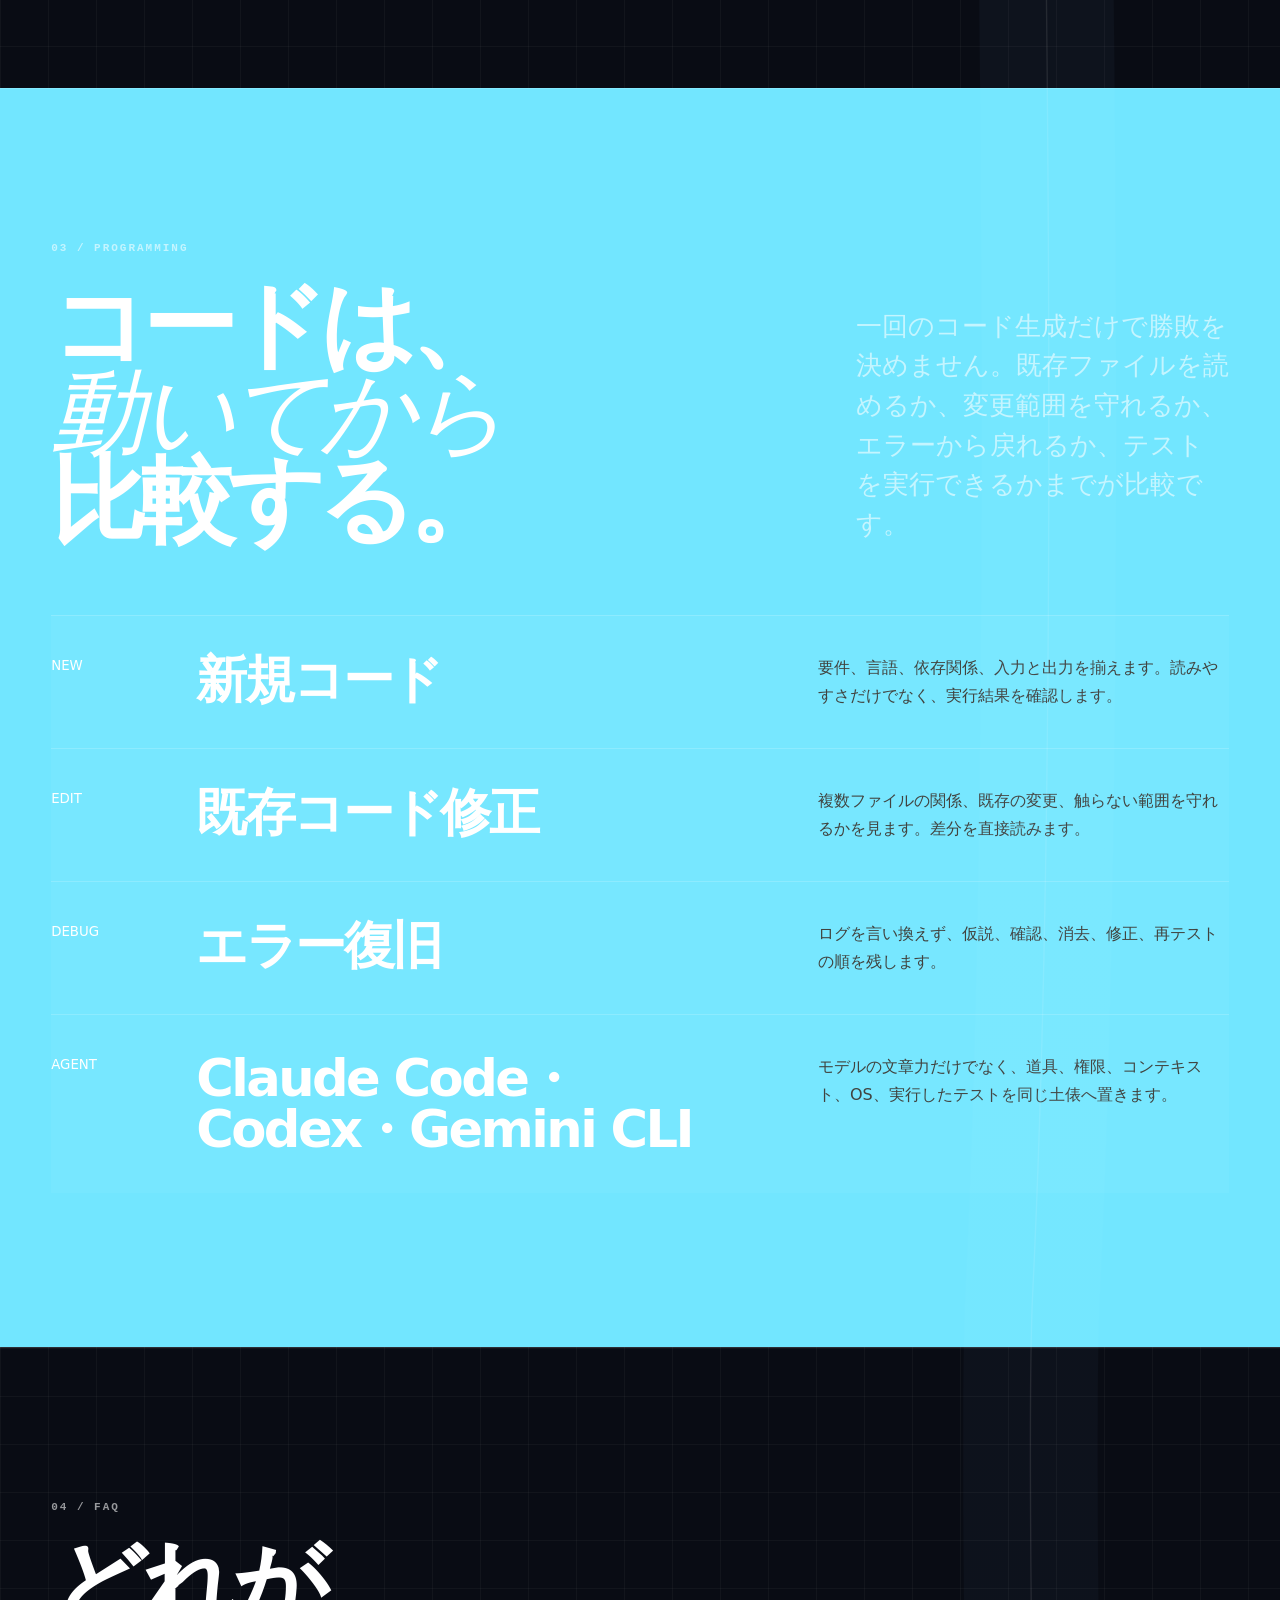
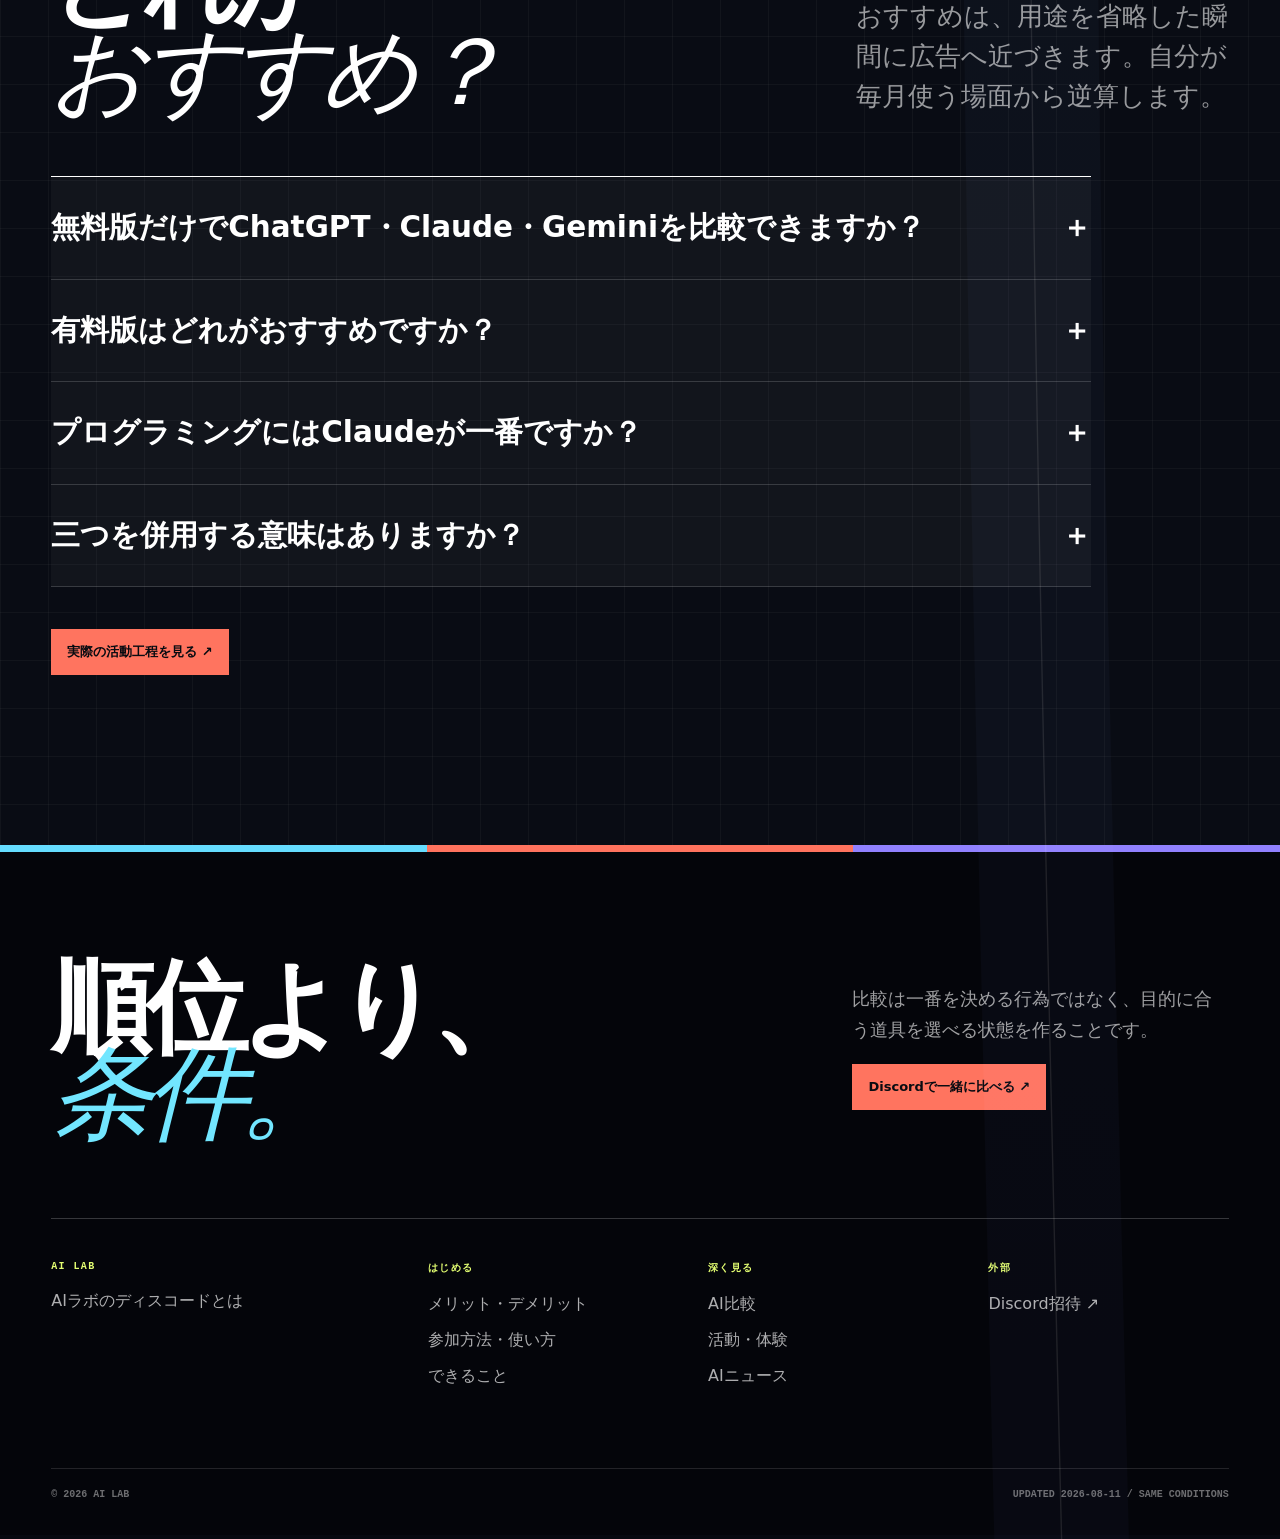
==== commit fa397e8d: "取得済みドメインの正しい綴りへ修正" ====
--- a/ai-comparison/index.html
+++ b/ai-comparison/index.html
@@ -11,7 +11,7 @@
     <meta name="robots" content="index,follow,max-image-preview:large" />
     <link
       rel="canonical"
-      href="https://ai.akatsuki-sistem.online/ai-comparison/"
+      href="https://ai.akatsuki-system.online/ai-comparison/"
     />
     <meta property="og:type" content="article" />
     <meta property="og:locale" content="ja_JP" />
@@ -23,11 +23,11 @@
     />
     <meta
       property="og:url"
-      content="https://ai.akatsuki-sistem.online/ai-comparison/"
+      content="https://ai.akatsuki-system.online/ai-comparison/"
     />
     <meta
       property="og:image"
-      content="https://ai.akatsuki-sistem.online/assets/ai-lab-commons-hero.png"
+      content="https://ai.akatsuki-system.online/assets/ai-lab-commons-hero.png"
     />
     <meta
       property="og:image:alt"
@@ -77,13 +77,13 @@
             "@type": "ListItem",
             "position": 1,
             "name": "AIラボのディスコードとは",
-            "item": "https://ai.akatsuki-sistem.online/"
+            "item": "https://ai.akatsuki-system.online/"
           },
           {
             "@type": "ListItem",
             "position": 2,
             "name": "ChatGPT・Claude・Gemini比較",
-            "item": "https://ai.akatsuki-sistem.online/ai-comparison/"
+            "item": "https://ai.akatsuki-system.online/ai-comparison/"
           }
         ]
       }
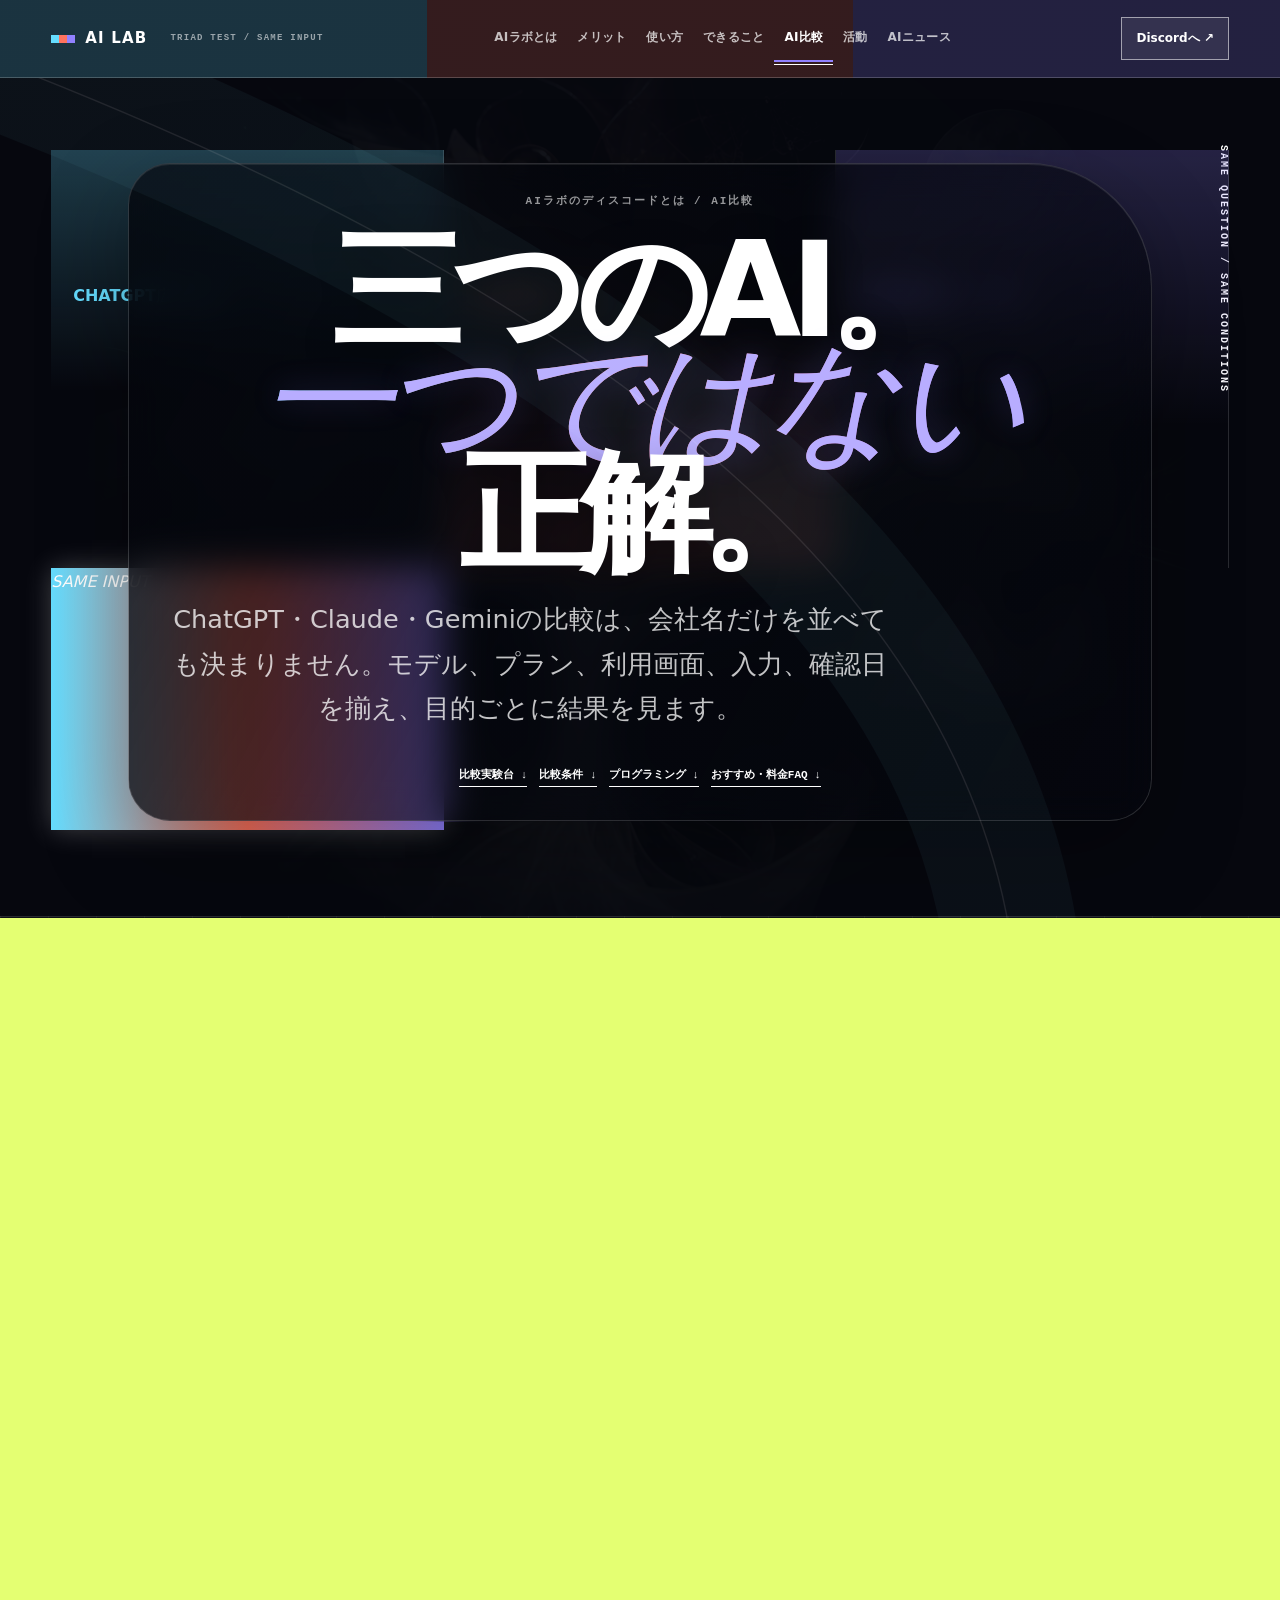
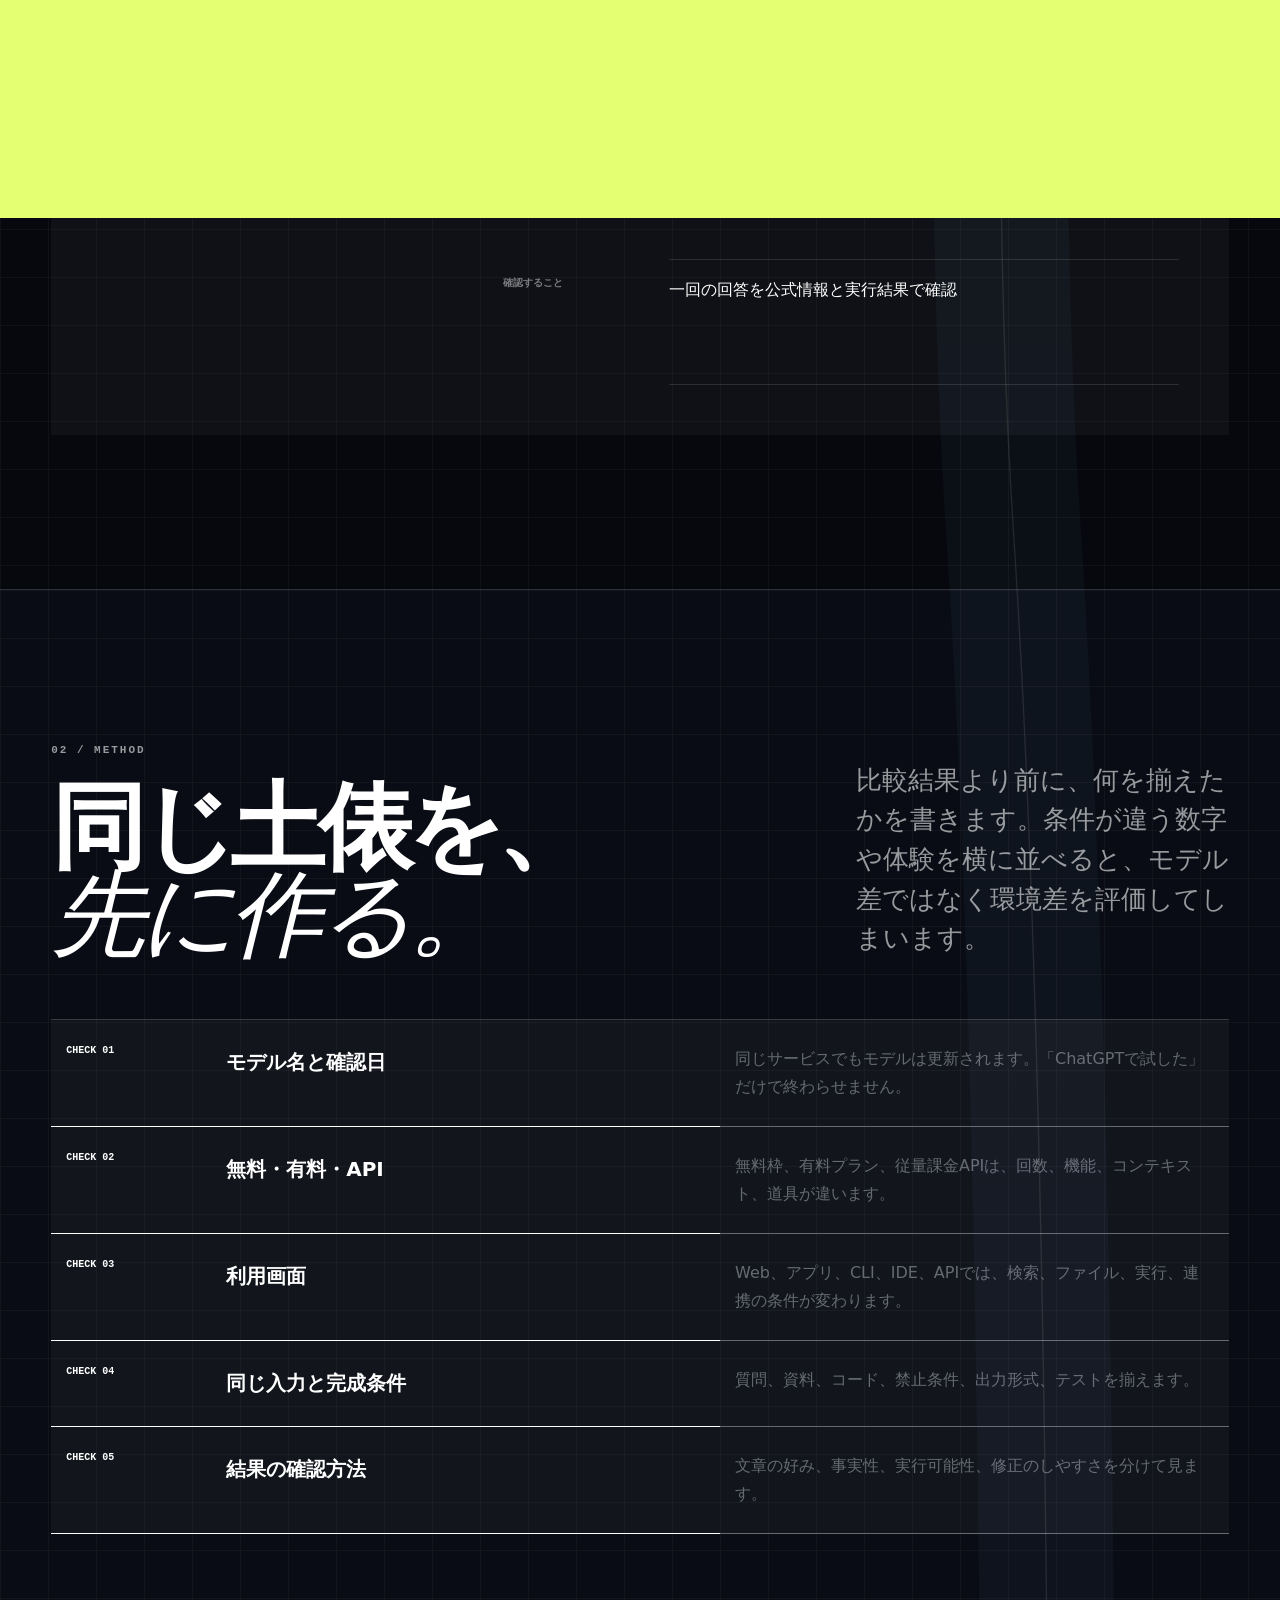
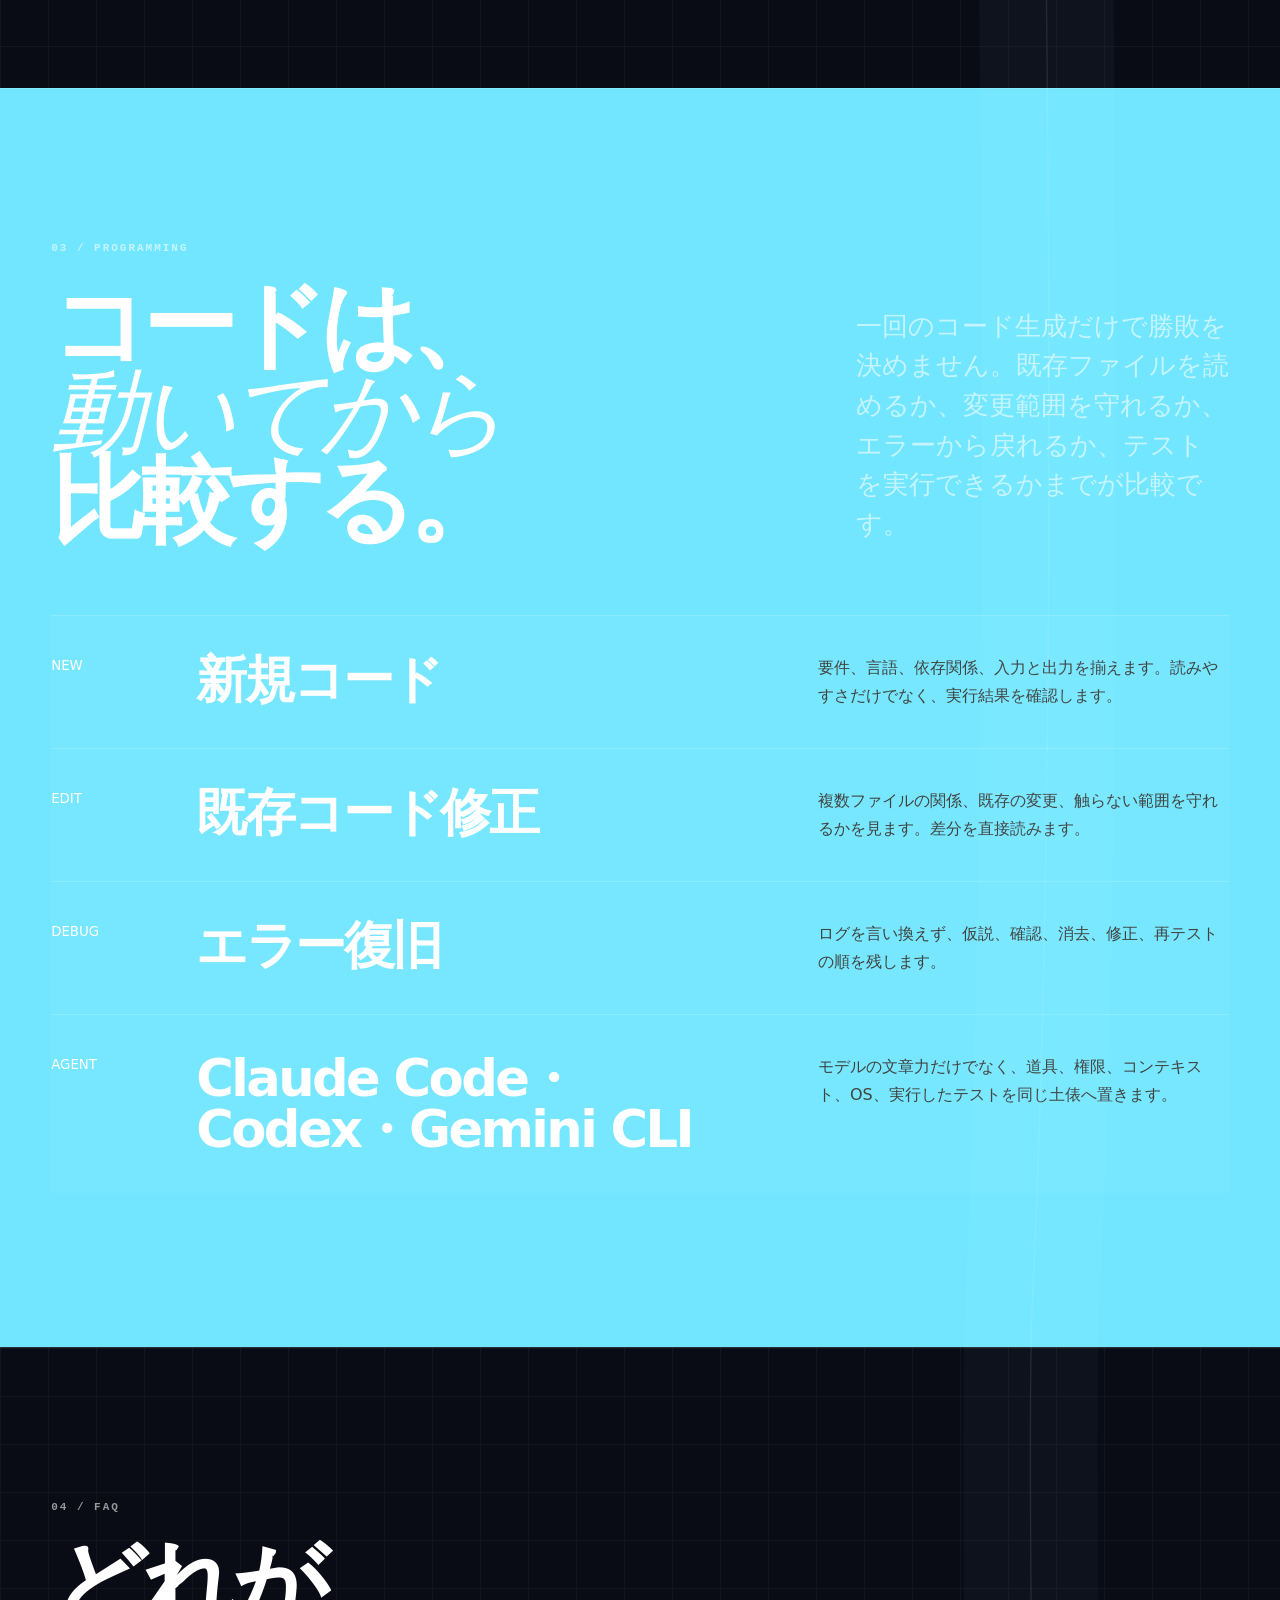
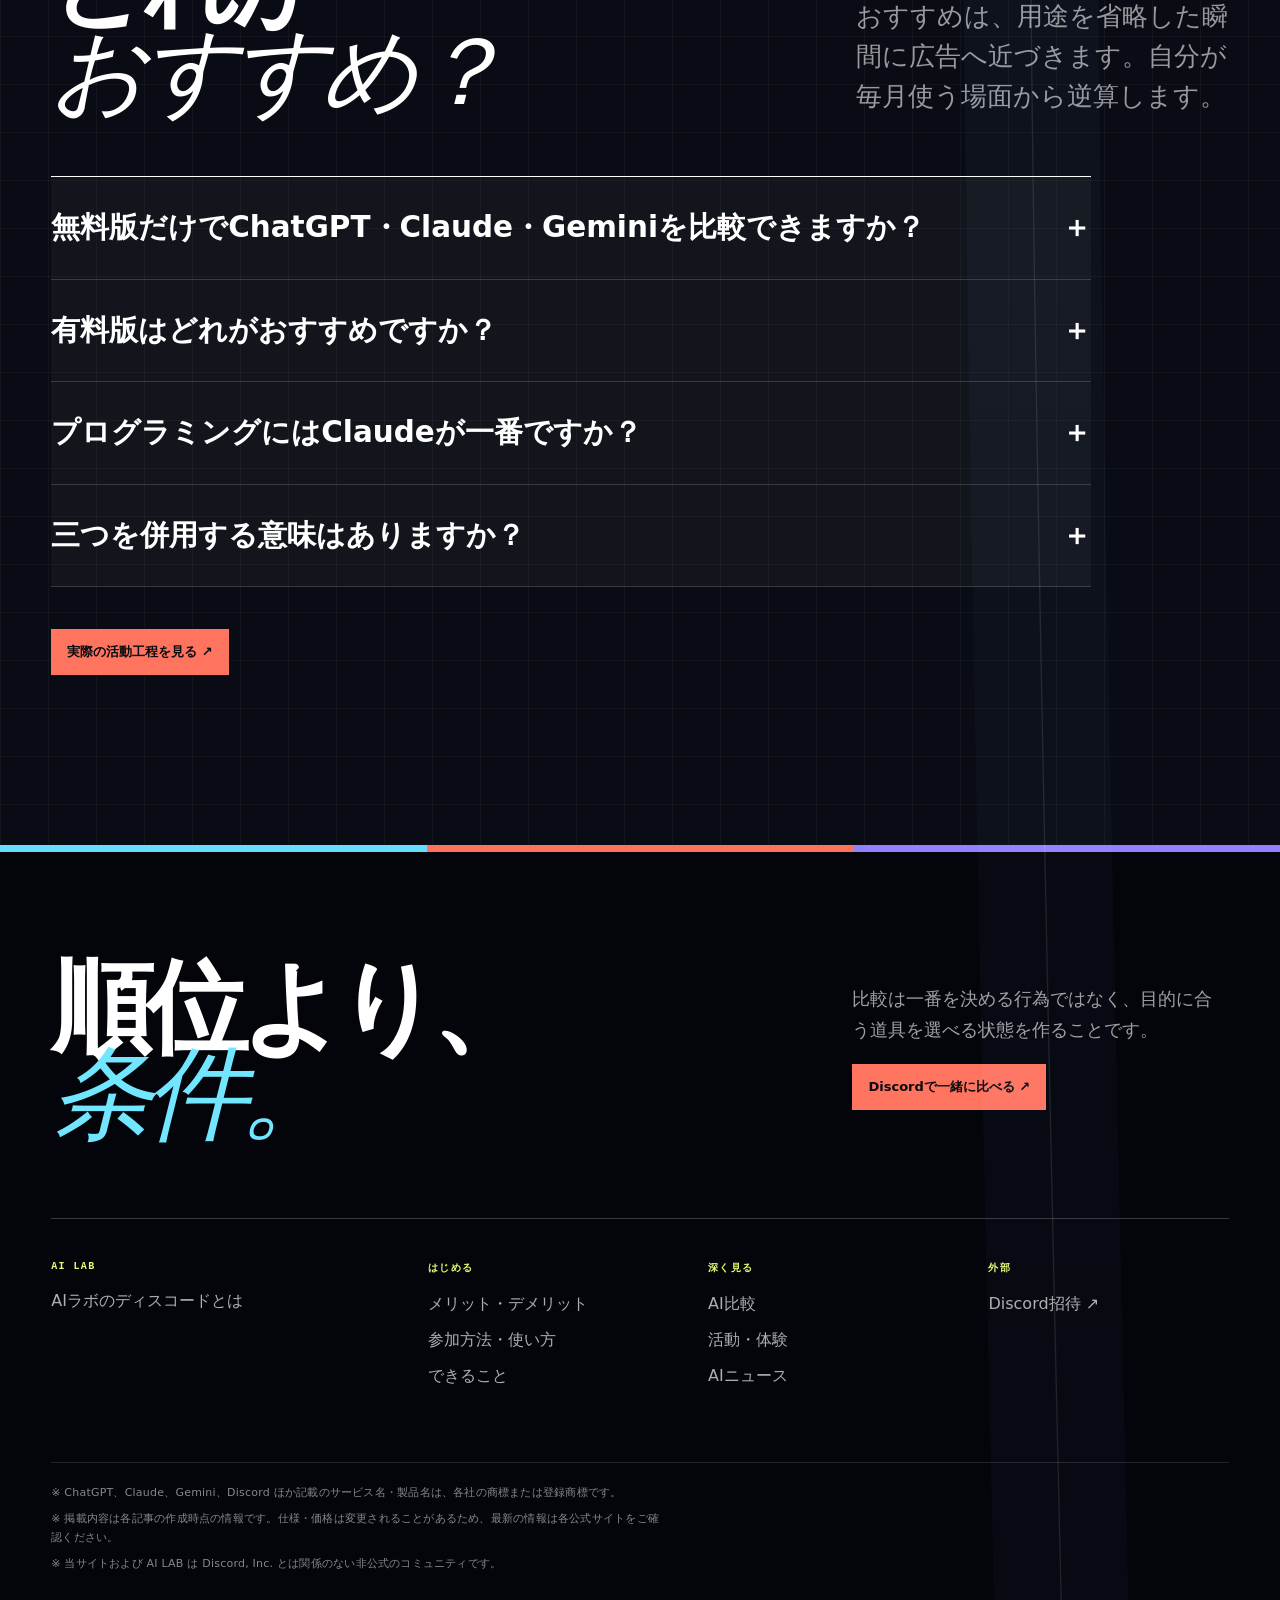
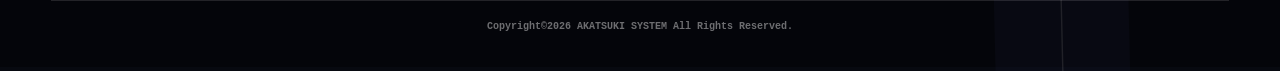
==== commit d57dab8f: "全ページのフッター表記を整える" ====
--- a/ai-comparison/index.html
+++ b/ai-comparison/index.html
@@ -357,9 +357,22 @@
           ><a href="https://discord.gg/TwGHMrjxb7">Discord招待 ↗</a>
         </div>
       </div>
+      <div class="footer-notes" aria-label="商標・情報・運営に関する注記">
+        <p>
+          ※ ChatGPT、Claude、Gemini、Discord
+          ほか記載のサービス名・製品名は、各社の商標または登録商標です。
+        </p>
+        <p>
+          ※
+          掲載内容は各記事の作成時点の情報です。仕様・価格は変更されることがあるため、最新の情報は各公式サイトをご確認ください。
+        </p>
+        <p>
+          ※ 当サイトおよび AI LAB は Discord, Inc.
+          とは関係のない非公式のコミュニティです。
+        </p>
+      </div>
       <div class="footer-fine">
-        <span>© 2026 AI LAB</span
-        ><span>UPDATED 2026-08-11 / SAME CONDITIONS</span>
+        <span>Copyright©2026 AKATSUKI SYSTEM All Rights Reserved.</span>
       </div>
     </footer>
     <script src="../app.js?v=20260812-page-headers"></script>
--- a/styles.css
+++ b/styles.css
@@ -27,6 +27,27 @@
   background: var(--paper);
   color: var(--ink);
   isolation: isolate;
+}
+
+.footer-notes {
+  display: grid;
+  gap: 6px;
+  margin-top: clamp(48px, 5vw, 70px);
+  padding-top: 20px;
+  border-top: 1px solid rgba(255, 255, 255, 0.12);
+  color: rgba(255, 255, 255, 0.52);
+  font-size: clamp(11px, 0.75vw, 12px);
+  line-height: 1.8;
+  letter-spacing: 0.02em;
+}
+.footer-notes p {
+  max-width: 88ch;
+  margin: 0;
+}
+.footer-fine {
+  justify-content: center;
+  margin-top: 26px;
+  text-align: center;
 }
 body.context-site::before {
   display: none;
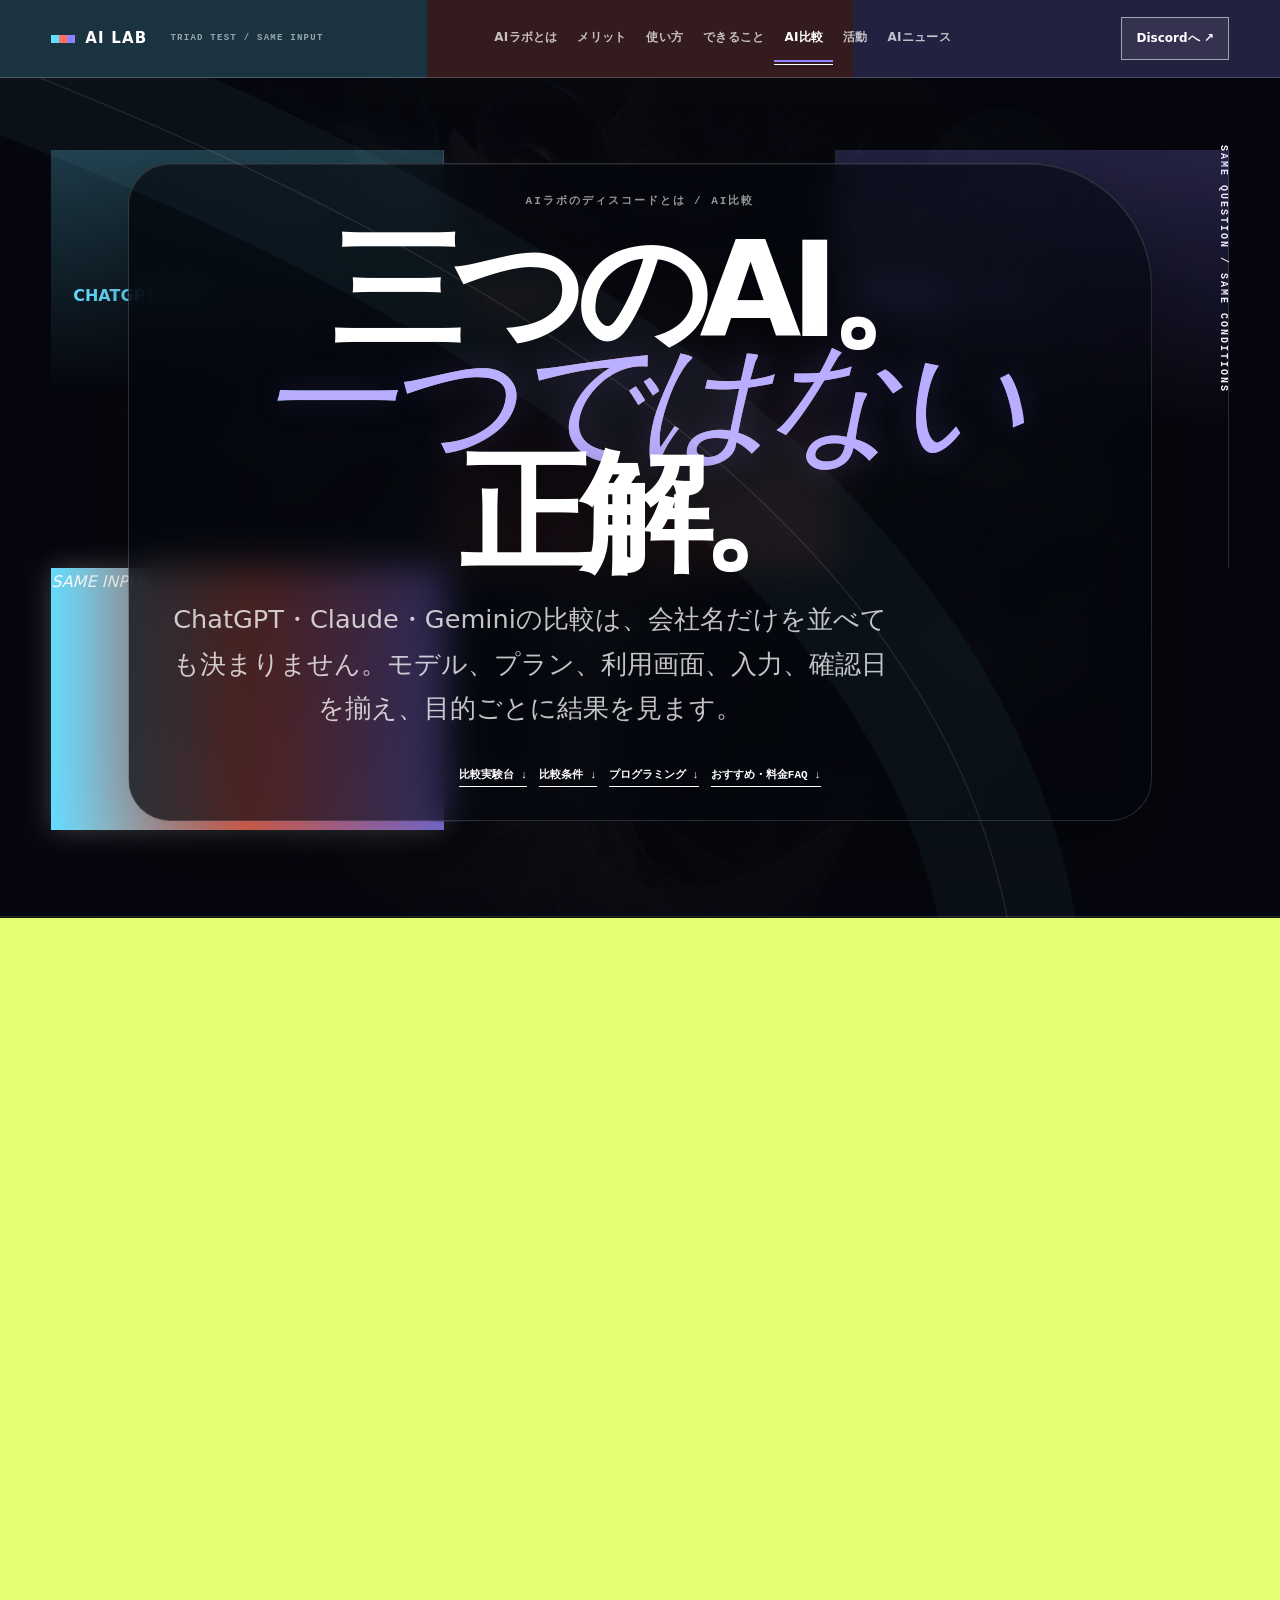
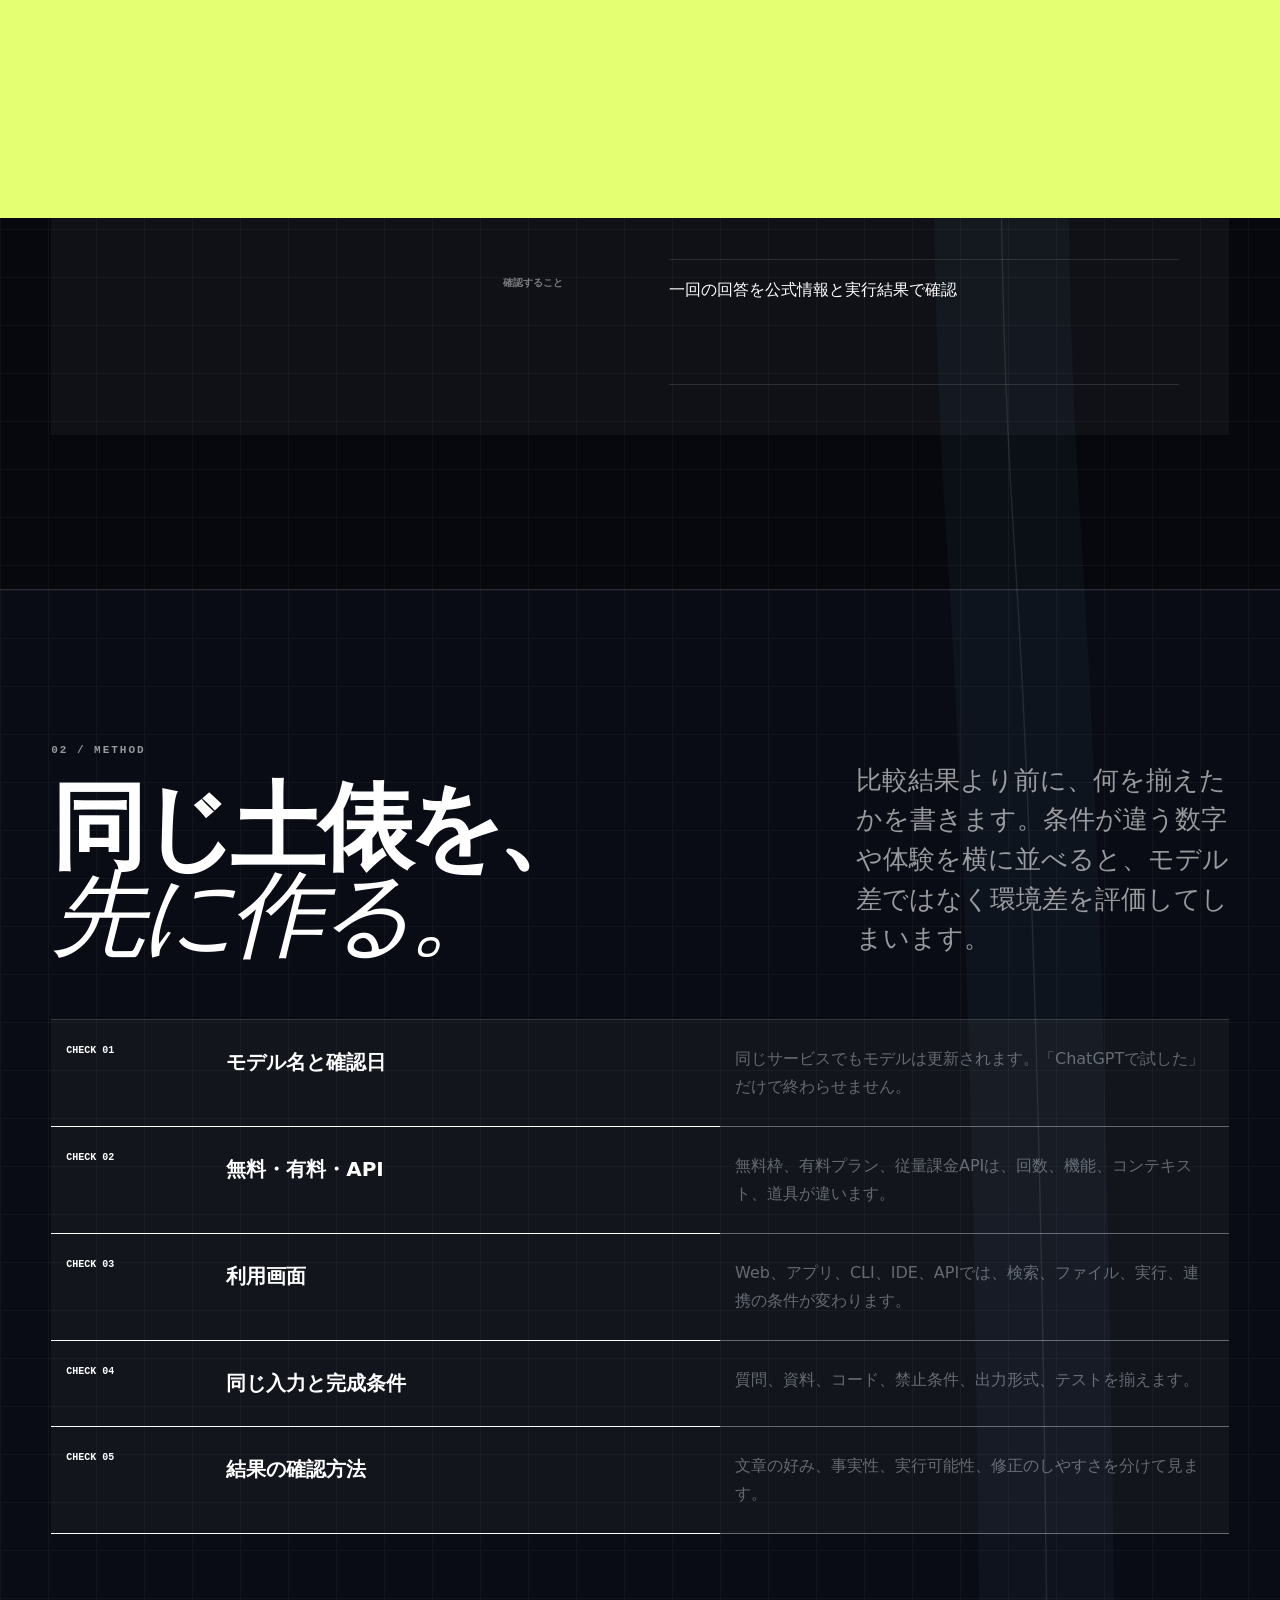
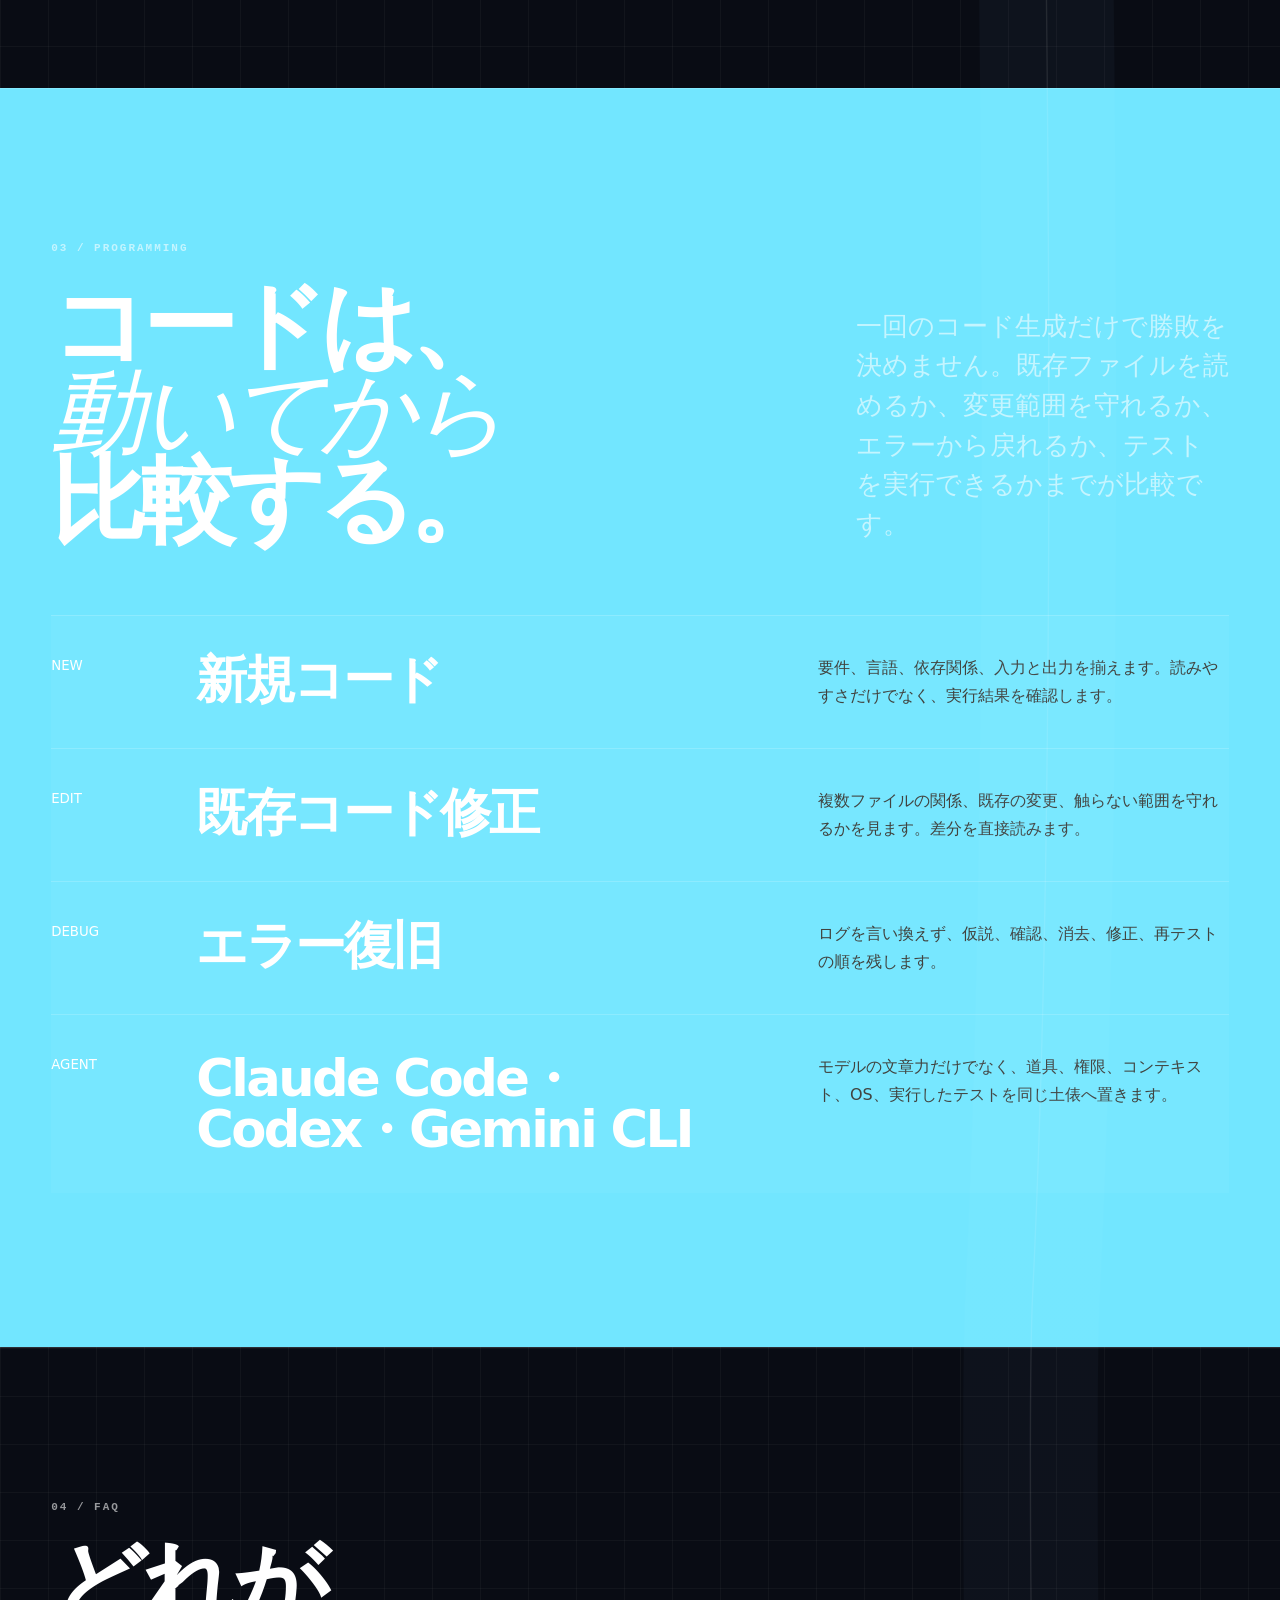
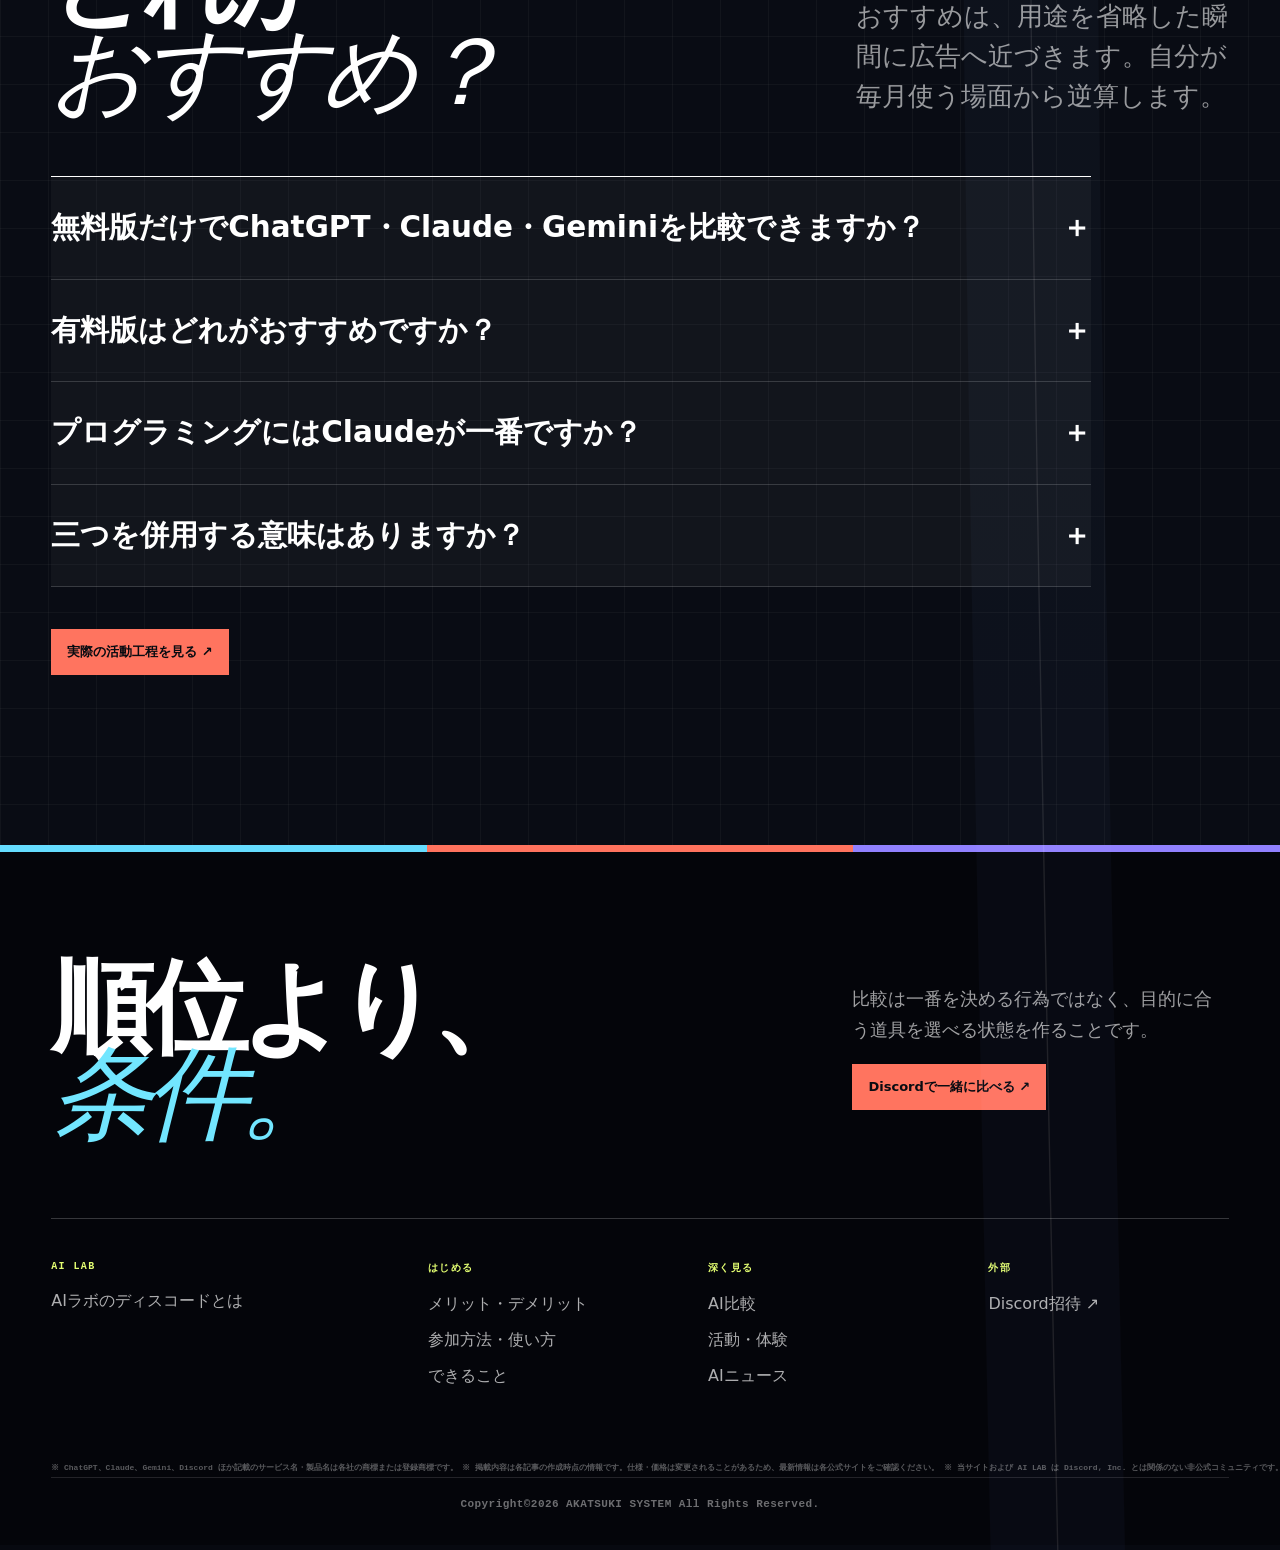
==== commit 5122b72c: "注記とコピーライトの配置を調整" ====
--- a/ai-comparison/index.html
+++ b/ai-comparison/index.html
@@ -39,7 +39,7 @@
       content="ChatGPT・Claude・Geminiを同じ条件で比較するAIラボ"
     />
     <meta name="theme-color" content="#080b11" />
-    <link rel="stylesheet" href="../styles.css?v=20260812-seo" />
+    <link rel="stylesheet" href="../styles.css?v=20260812-footer2" />
     <link
       rel="stylesheet"
       href="../page-styles/compare.css?v=20260812-membrane1"
@@ -360,15 +360,10 @@
       <div class="footer-notes" aria-label="商標・情報・運営に関する注記">
         <p>
           ※ ChatGPT、Claude、Gemini、Discord
-          ほか記載のサービス名・製品名は、各社の商標または登録商標です。
-        </p>
-        <p>
-          ※
-          掲載内容は各記事の作成時点の情報です。仕様・価格は変更されることがあるため、最新の情報は各公式サイトをご確認ください。
-        </p>
-        <p>
+          ほか記載のサービス名・製品名は各社の商標または登録商標です。 ※
+          掲載内容は各記事の作成時点の情報です。仕様・価格は変更されることがあるため、最新情報は各公式サイトをご確認ください。
           ※ 当サイトおよび AI LAB は Discord, Inc.
-          とは関係のない非公式のコミュニティです。
+          とは関係のない非公式コミュニティです。
         </p>
       </div>
       <div class="footer-fine">
--- a/styles.css
+++ b/styles.css
@@ -30,24 +30,27 @@
 }
 
 .footer-notes {
-  display: grid;
-  gap: 6px;
   margin-top: clamp(48px, 5vw, 70px);
-  padding-top: 20px;
-  border-top: 1px solid rgba(255, 255, 255, 0.12);
-  color: rgba(255, 255, 255, 0.52);
-  font-size: clamp(11px, 0.75vw, 12px);
-  line-height: 1.8;
-  letter-spacing: 0.02em;
+  color: rgba(255, 255, 255, 0.34);
+  font: 700 clamp(8px, 0.52vw, 10px) / 1.6 var(--mono);
+  letter-spacing: 0;
+  text-align: center;
+  white-space: nowrap;
 }
 .footer-notes p {
-  max-width: 88ch;
   margin: 0;
 }
 .footer-fine {
   justify-content: center;
-  margin-top: 26px;
+  margin-top: 2px;
+  font-size: clamp(11px, 0.85vw, 13px);
+  letter-spacing: 0.04em;
   text-align: center;
+}
+@media (max-width: 980px) {
+  .footer-notes {
+    white-space: normal;
+  }
 }
 body.context-site::before {
   display: none;
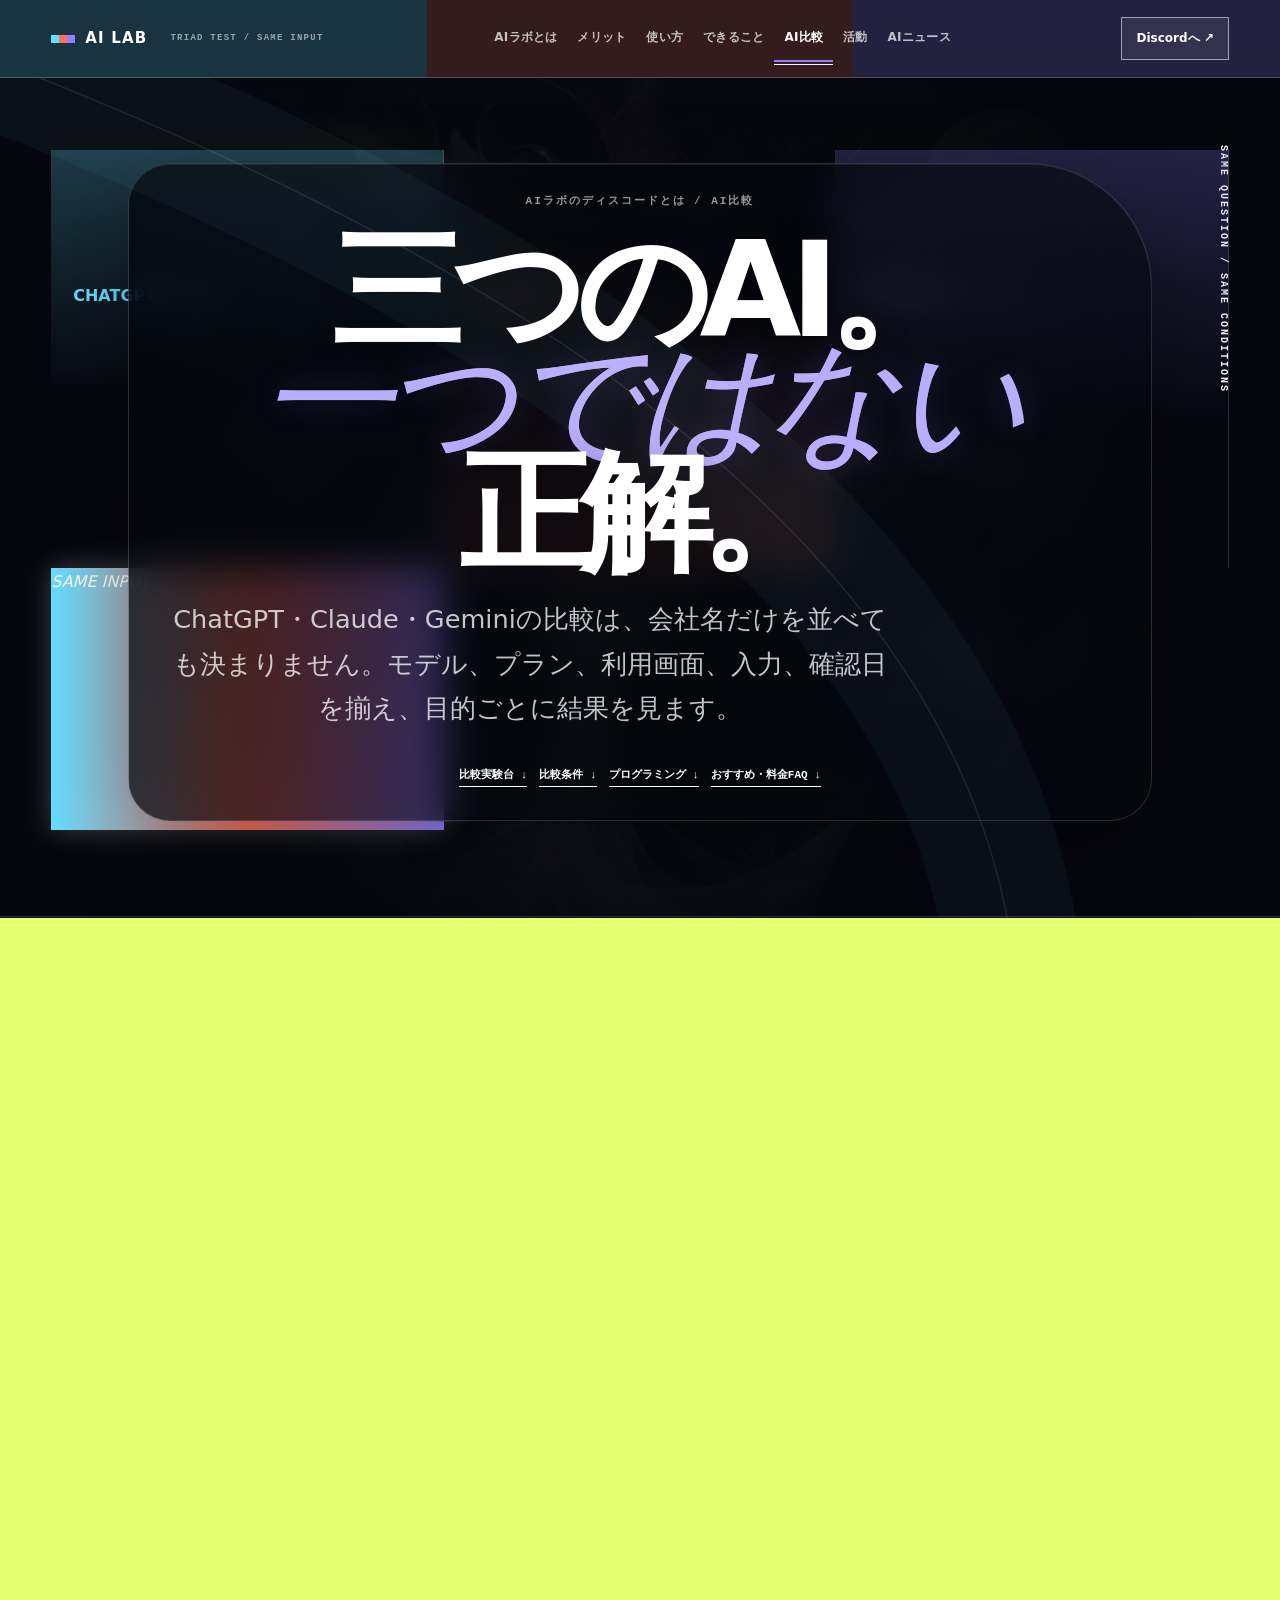
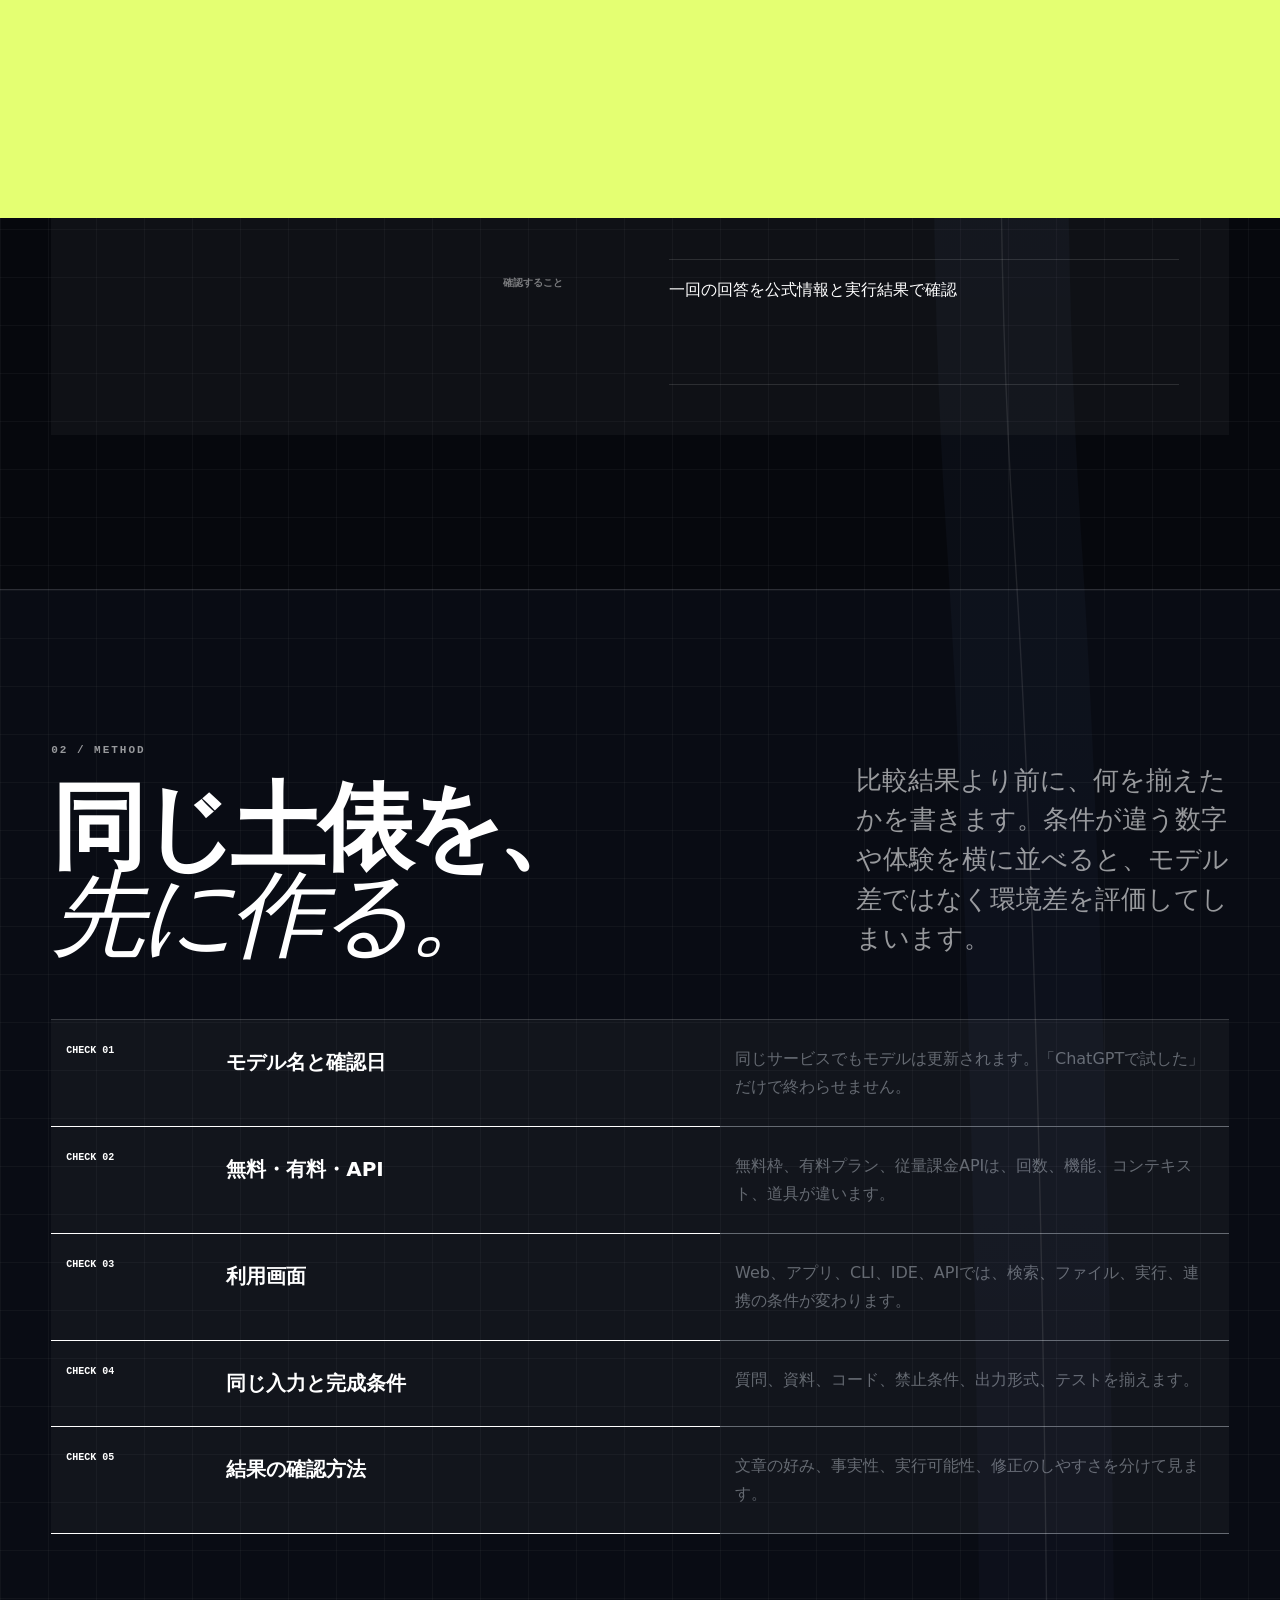
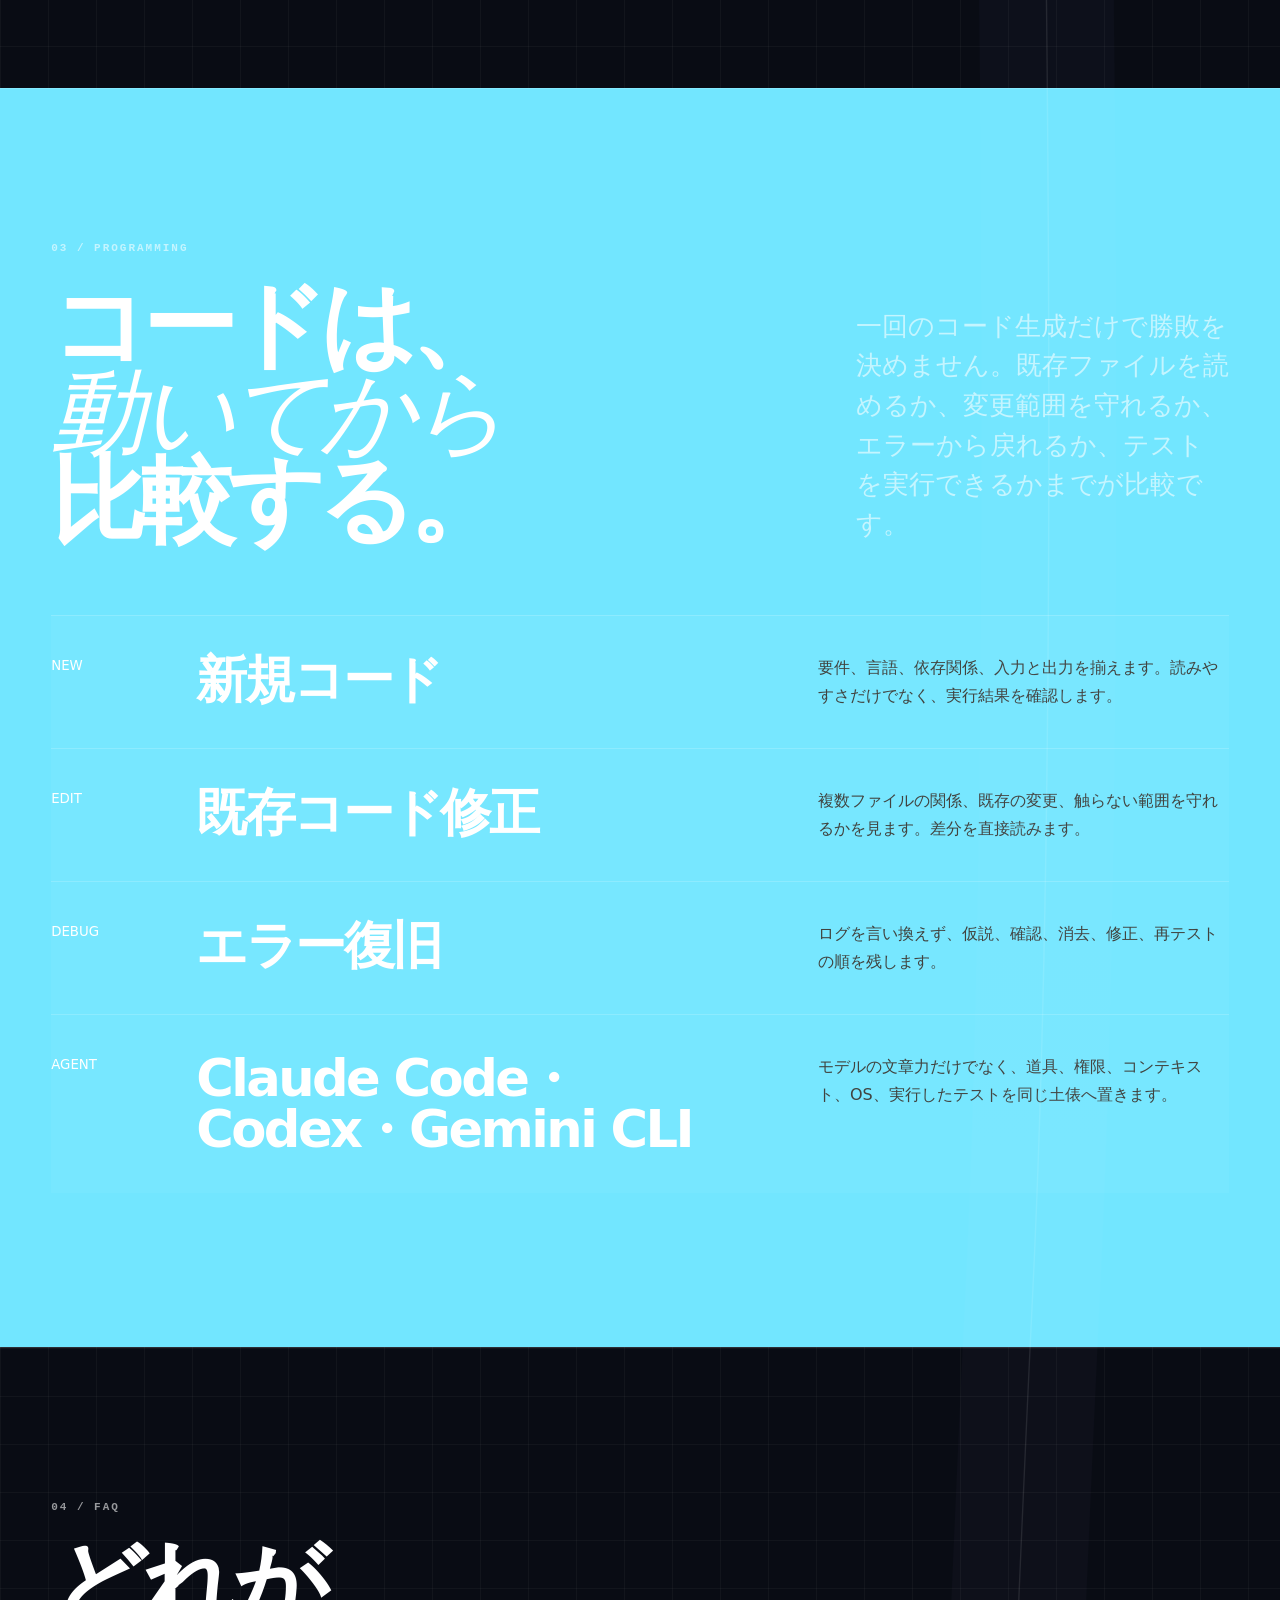
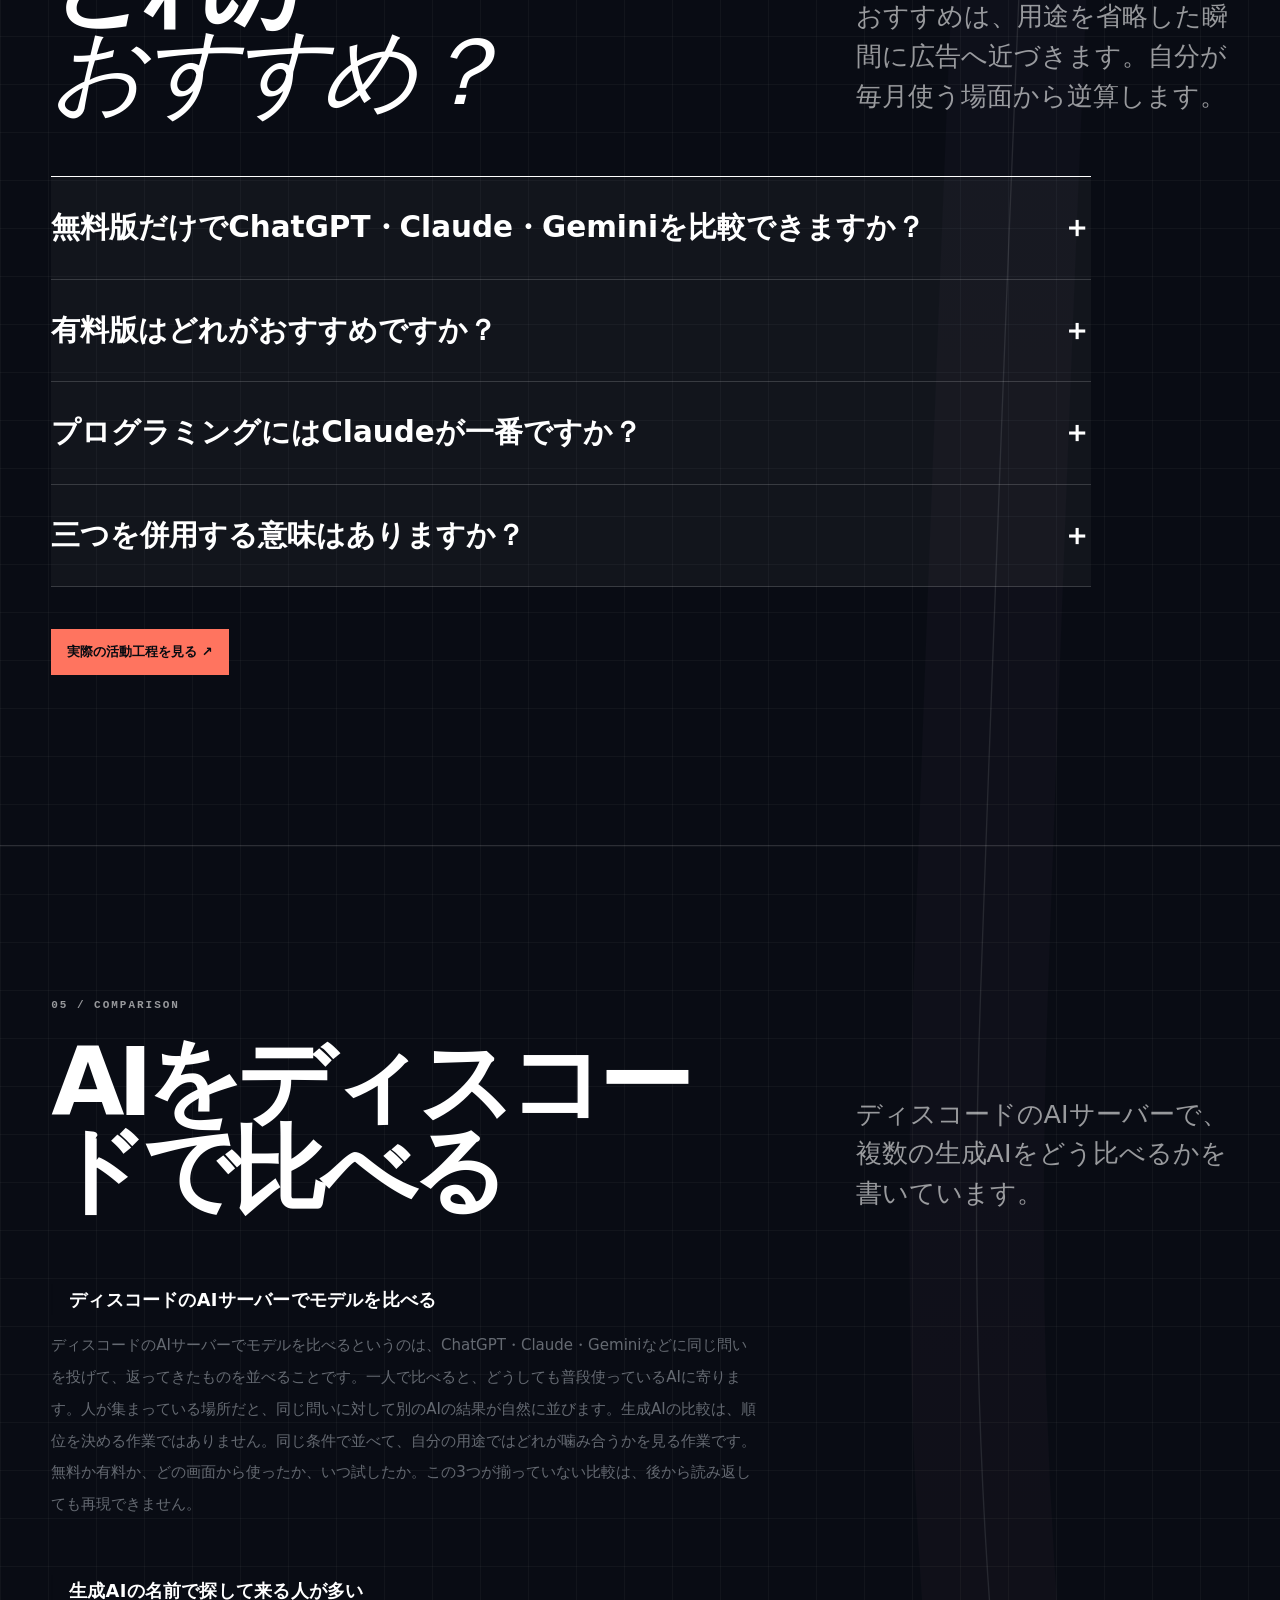
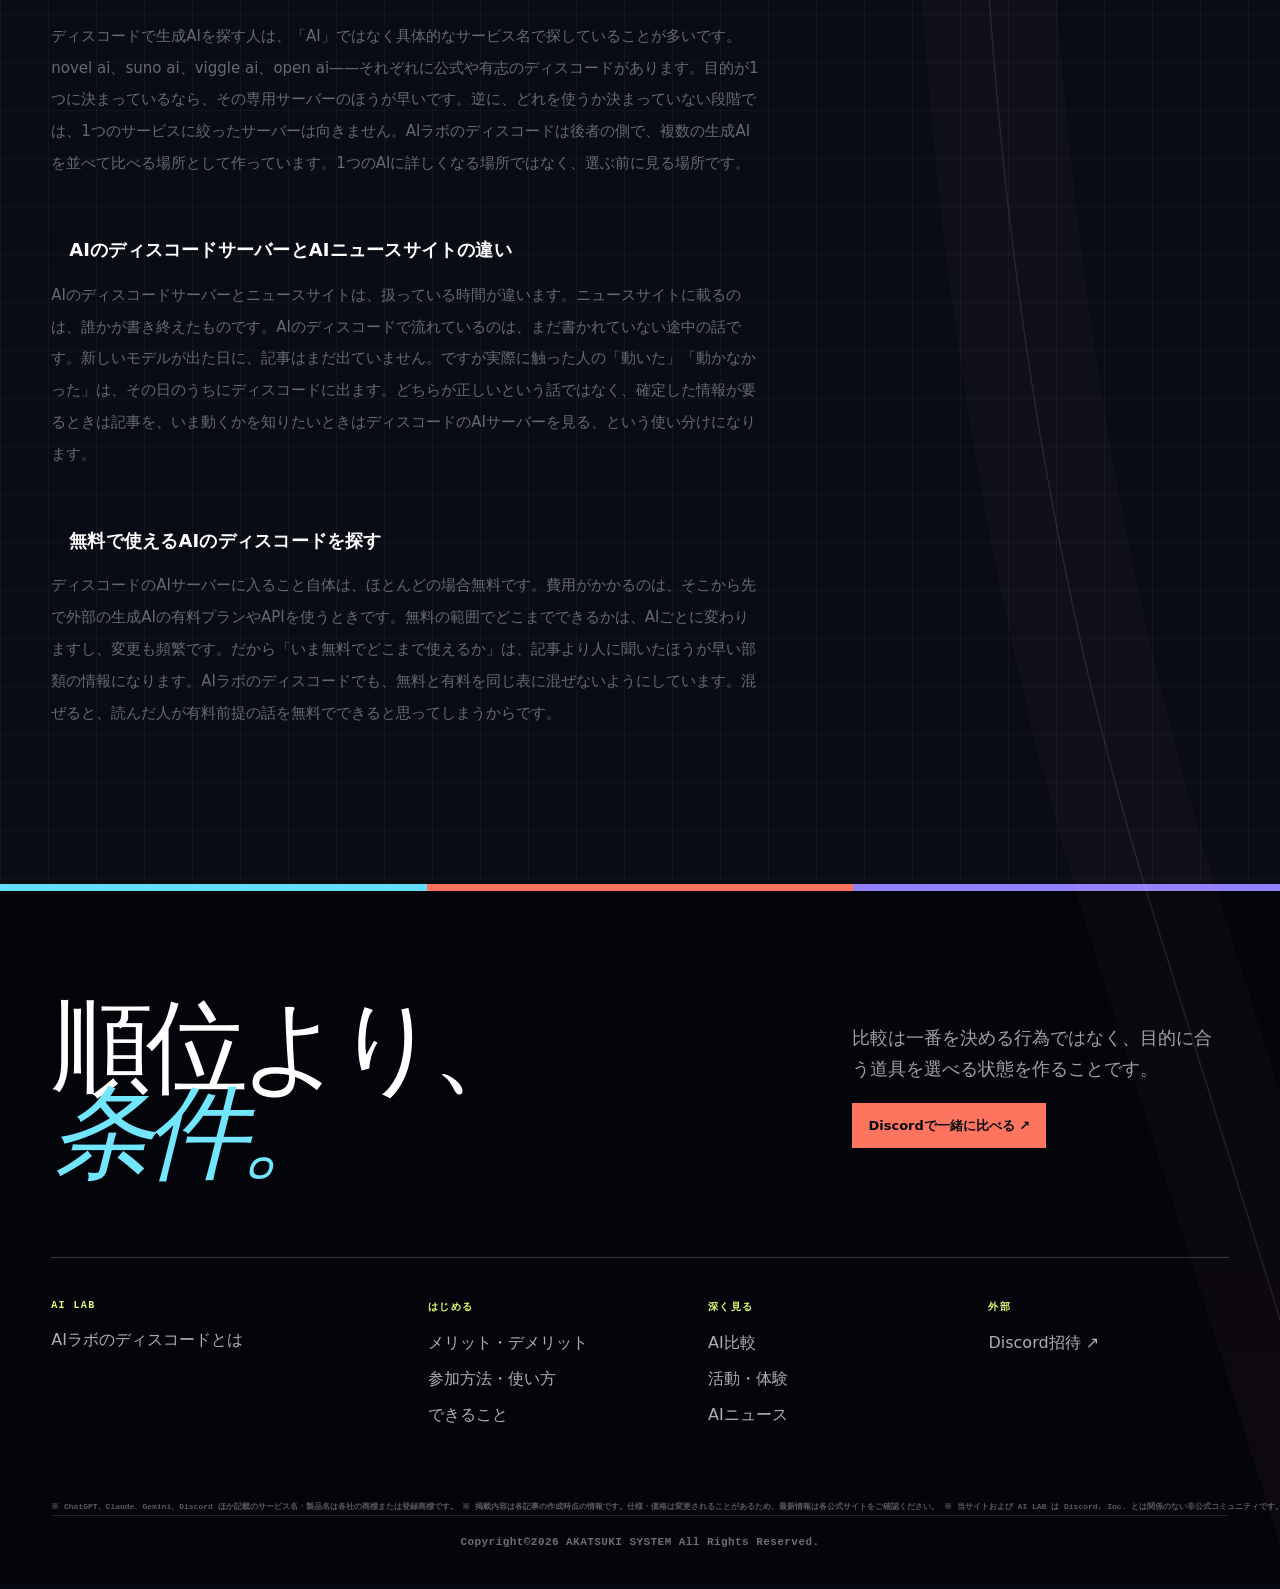
==== commit 819d158a: "下層6ページにSEOブロックを追加・デザイン用h2をdivへ置き換え 下層6ページ（TOPしかSEOしていなかった） - </main> 直前に seo-block を新設。上部のUXセクションは1バ" ====
--- a/ai-comparison/index.html
+++ b/ai-comparison/index.html
@@ -3,6 +3,13 @@
   <head>
     <meta charset="utf-8" />
     <meta name="viewport" content="width=device-width,initial-scale=1" />
+    <meta name="application-name" content="AIラボ" />
+    <meta name="apple-mobile-web-app-title" content="AIラボ" />
+    <link rel="icon" href="/favicon.ico" sizes="any" />
+    <link rel="icon" type="image/png" sizes="32x32" href="/favicon-32x32.png" />
+    <link rel="icon" type="image/png" sizes="16x16" href="/favicon-16x16.png" />
+    <link rel="apple-touch-icon" sizes="180x180" href="/apple-touch-icon.png" />
+    <link rel="manifest" href="/site.webmanifest" />
     <title>ChatGPT・Claude・Gemini比較｜無料・有料・料金・用途の違い</title>
     <meta
       name="description"
@@ -27,13 +34,28 @@
     />
     <meta
       property="og:image"
-      content="https://ai.akatsuki-system.online/assets/ai-lab-commons-hero.png"
+      content="https://ai.akatsuki-system.online/assets/ai-lab-ogp.png"
+    />
+    <meta
+      property="og:image:secure_url"
+      content="https://ai.akatsuki-system.online/assets/ai-lab-ogp.png"
+    />
+    <meta property="og:image:type" content="image/png" />
+    <meta property="og:image:width" content="1200" />
+    <meta property="og:image:height" content="630" />
+    <link
+      rel="image_src"
+      href="https://ai.akatsuki-system.online/assets/ai-lab-ogp.png"
     />
     <meta
       property="og:image:alt"
       content="ChatGPT・Claude・Geminiを同じ条件で比較するAIラボ"
     />
     <meta name="twitter:card" content="summary_large_image" />
+    <meta
+      name="twitter:image"
+      content="https://ai.akatsuki-system.online/assets/ai-lab-ogp.png"
+    />
     <meta
       name="twitter:image:alt"
       content="ChatGPT・Claude・Geminiを同じ条件で比較するAIラボ"
@@ -155,9 +177,9 @@
               >
                 01 / COMPARISON LAB
               </div>
-              <h2 class="display">
+              <div class="display">
                 名前を押して、<br /><span class="serif">視点を変える。</span>
-              </h2>
+              </div>
             </div>
             <p style="color: rgba(255, 255, 255, 0.65)">
               これは順位表ではありません。各AIを選ぶ時に見る入口と、比較で落としやすい条件を切り替えます。
@@ -205,9 +227,9 @@
           <div class="intro reveal">
             <div>
               <div class="section-label">02 / METHOD</div>
-              <h2 class="display">
+              <div class="display">
                 同じ土俵を、<br /><span class="serif">先に作る。</span>
-              </h2>
+              </div>
             </div>
             <p>
               比較結果より前に、何を揃えたかを書きます。条件が違う数字や体験を横に並べると、モデル差ではなく環境差を評価してしまいます。
@@ -238,10 +260,10 @@
           <div class="intro reveal">
             <div>
               <div class="section-label">03 / PROGRAMMING</div>
-              <h2 class="display">
+              <div class="display">
                 コードは、<br /><span class="serif">動いてから</span
                 ><br />比較する。
-              </h2>
+              </div>
             </div>
             <p>
               一回のコード生成だけで勝敗を決めません。既存ファイルを読めるか、変更範囲を守れるか、エラーから戻れるか、テストを実行できるかまでが比較です。
@@ -280,9 +302,9 @@
           <div class="intro reveal">
             <div>
               <div class="section-label">04 / FAQ</div>
-              <h2 class="display">
+              <div class="display">
                 どれが<br /><span class="serif">おすすめ？</span>
-              </h2>
+              </div>
             </div>
             <p>
               おすすめは、用途を省略した瞬間に広告へ近づきます。自分が毎月使う場面から逆算します。
@@ -323,10 +345,34 @@
           </p>
         </div>
       </section>
+    <!--SEO-BLOCKS-->
+      <section class="section seo-block">
+        <div class="shell">
+          <div class="intro reveal">
+            <div>
+              <div class="section-label">05 / COMPARISON</div>
+              <h2 class="display">AIをディスコードで比べる</h2>
+            </div>
+            <div>
+              <p>ディスコードのAIサーバーで、複数の生成AIをどう比べるかを書いています。</p>
+            </div>
+          </div>
+          <div class="seo-body reveal">
+            <h2 class="sub">ディスコードのAIサーバーでモデルを比べる</h2>
+            <p>ディスコードのAIサーバーでモデルを比べるというのは、ChatGPT・Claude・Geminiなどに同じ問いを投げて、返ってきたものを並べることです。一人で比べると、どうしても普段使っているAIに寄ります。人が集まっている場所だと、同じ問いに対して別のAIの結果が自然に並びます。生成AIの比較は、順位を決める作業ではありません。同じ条件で並べて、自分の用途ではどれが噛み合うかを見る作業です。無料か有料か、どの画面から使ったか、いつ試したか。この3つが揃っていない比較は、後から読み返しても再現できません。</p>
+            <h2 class="sub">生成AIの名前で探して来る人が多い</h2>
+            <p>ディスコードで生成AIを探す人は、「AI」ではなく具体的なサービス名で探していることが多いです。novel ai、suno ai、viggle ai、open ai——それぞれに公式や有志のディスコードがあります。目的が1つに決まっているなら、その専用サーバーのほうが早いです。逆に、どれを使うか決まっていない段階では、1つのサービスに絞ったサーバーは向きません。AIラボのディスコードは後者の側で、複数の生成AIを並べて比べる場所として作っています。1つのAIに詳しくなる場所ではなく、選ぶ前に見る場所です。</p>
+            <h2 class="sub">AIのディスコードサーバーとAIニュースサイトの違い</h2>
+            <p>AIのディスコードサーバーとニュースサイトは、扱っている時間が違います。ニュースサイトに載るのは、誰かが書き終えたものです。AIのディスコードで流れているのは、まだ書かれていない途中の話です。新しいモデルが出た日に、記事はまだ出ていません。ですが実際に触った人の「動いた」「動かなかった」は、その日のうちにディスコードに出ます。どちらが正しいという話ではなく、確定した情報が要るときは記事を、いま動くかを知りたいときはディスコードのAIサーバーを見る、という使い分けになります。</p>
+            <h2 class="sub">無料で使えるAIのディスコードを探す</h2>
+            <p>ディスコードのAIサーバーに入ること自体は、ほとんどの場合無料です。費用がかかるのは、そこから先で外部の生成AIの有料プランやAPIを使うときです。無料の範囲でどこまでできるかは、AIごとに変わりますし、変更も頻繁です。だから「いま無料でどこまで使えるか」は、記事より人に聞いたほうが早い部類の情報になります。AIラボのディスコードでも、無料と有料を同じ表に混ぜないようにしています。混ぜると、読んだ人が有料前提の話を無料でできると思ってしまうからです。</p>
+          </div>
+        </div>
+      </section>
     </main>
     <footer class="site-footer">
       <div class="footer-lead">
-        <h2>順位より、<br /><i>条件。</i></h2>
+        <div class="lead-title">順位より、<br /><i>条件。</i></div>
         <div>
           <p>
             比較は一番を決める行為ではなく、目的に合う道具を選べる状態を作ることです。
--- a/styles.css
+++ b/styles.css
@@ -436,7 +436,7 @@
   background: #080b11;
   padding-top: 120px;
 }
-.context-site .footer-lead h2 i {
+.context-site .footer-lead h2 i, .context-site .footer-lead .lead-title i {
   color: var(--cyan);
 }
 
@@ -707,3 +707,23 @@
 
 /* ページ固有のヘッダ、Hero、本文、カード、フッターは page-styles/ に分離。
    styles.css は全ページで共有する可読性、ナビ開閉、Canvas、基本部品だけを担当する。 */
+
+/* ═══ ★TOP SEOブロック（2026-08-14） ═══
+   Hikârű「H3はクローラの評価も低い、同じ見た目でH2をかえられるだろ」
+     → タグは h2、見た目だけ小見出し。既存の詩的な h2 は一切触らない
+   Hikârű「左付でかっこわるい、デザインかわってるやん、ちゃんとでざいんもして」
+     → 器を .shell / .intro / .section-label / .reveal に統一（既存と同一）
+       セレクタも既存と同じ .context-site 起点にして詳細度を揃えた       */
+.context-site .seo-block .seo-body{
+  max-width:min(980px,100%);margin-top:clamp(44px,5.5vw,84px)}
+.context-site .seo-block h2.sub{
+  font-size:clamp(1.05rem,1.4vw,1.28rem);font-weight:700;line-height:1.75;
+  letter-spacing:.012em;margin:clamp(40px,4.2vw,66px) 0 .9rem;
+  padding-left:1rem;border-left:2px solid var(--line)}
+.context-site .seo-block h2.sub:first-of-type{margin-top:0}
+.context-site .seo-block .seo-body p{
+  font-size:clamp(.94rem,1.02vw,1rem);line-height:2.12;
+  margin:0;max-width:74ch;color:var(--muted)}
+@media(max-width:900px){
+  .context-site .seo-block .seo-body{margin-top:38px}
+  .context-site .seo-block h2.sub{margin:34px 0 .75rem;font-size:1.03rem}}
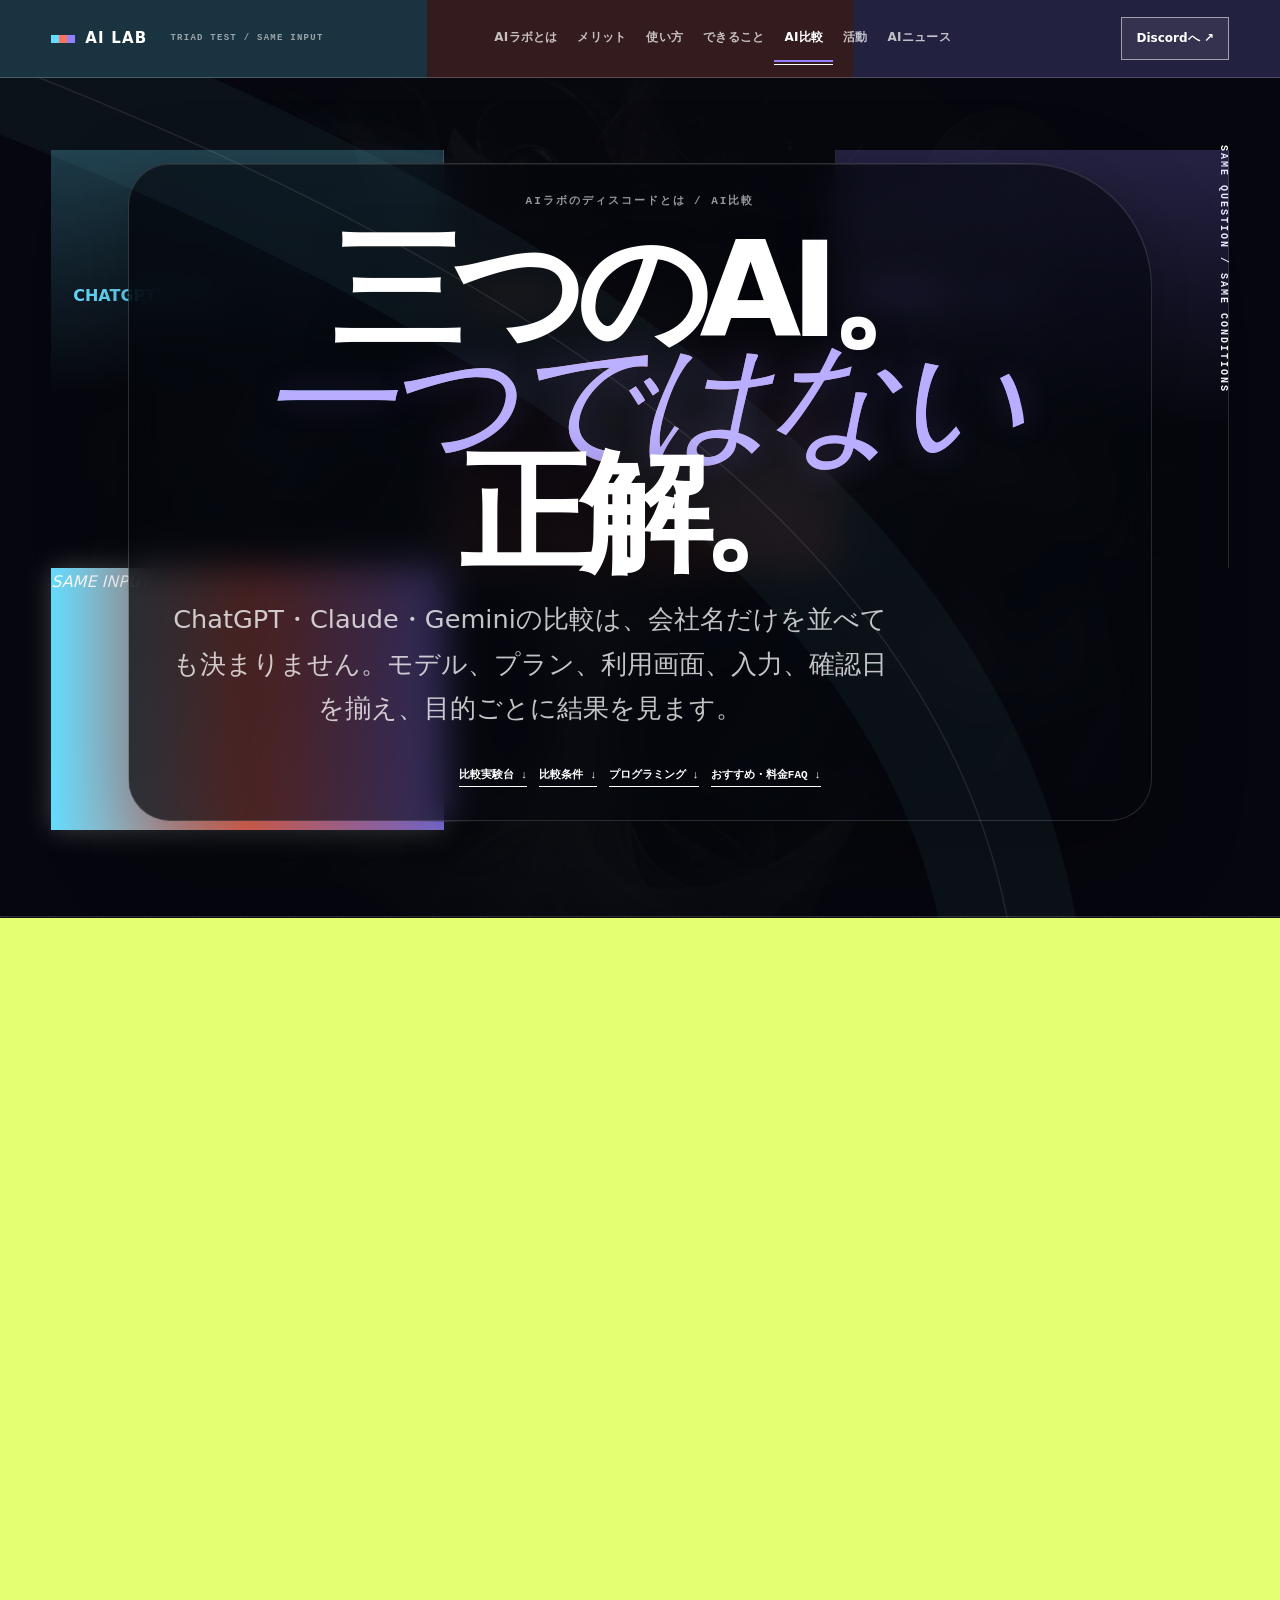
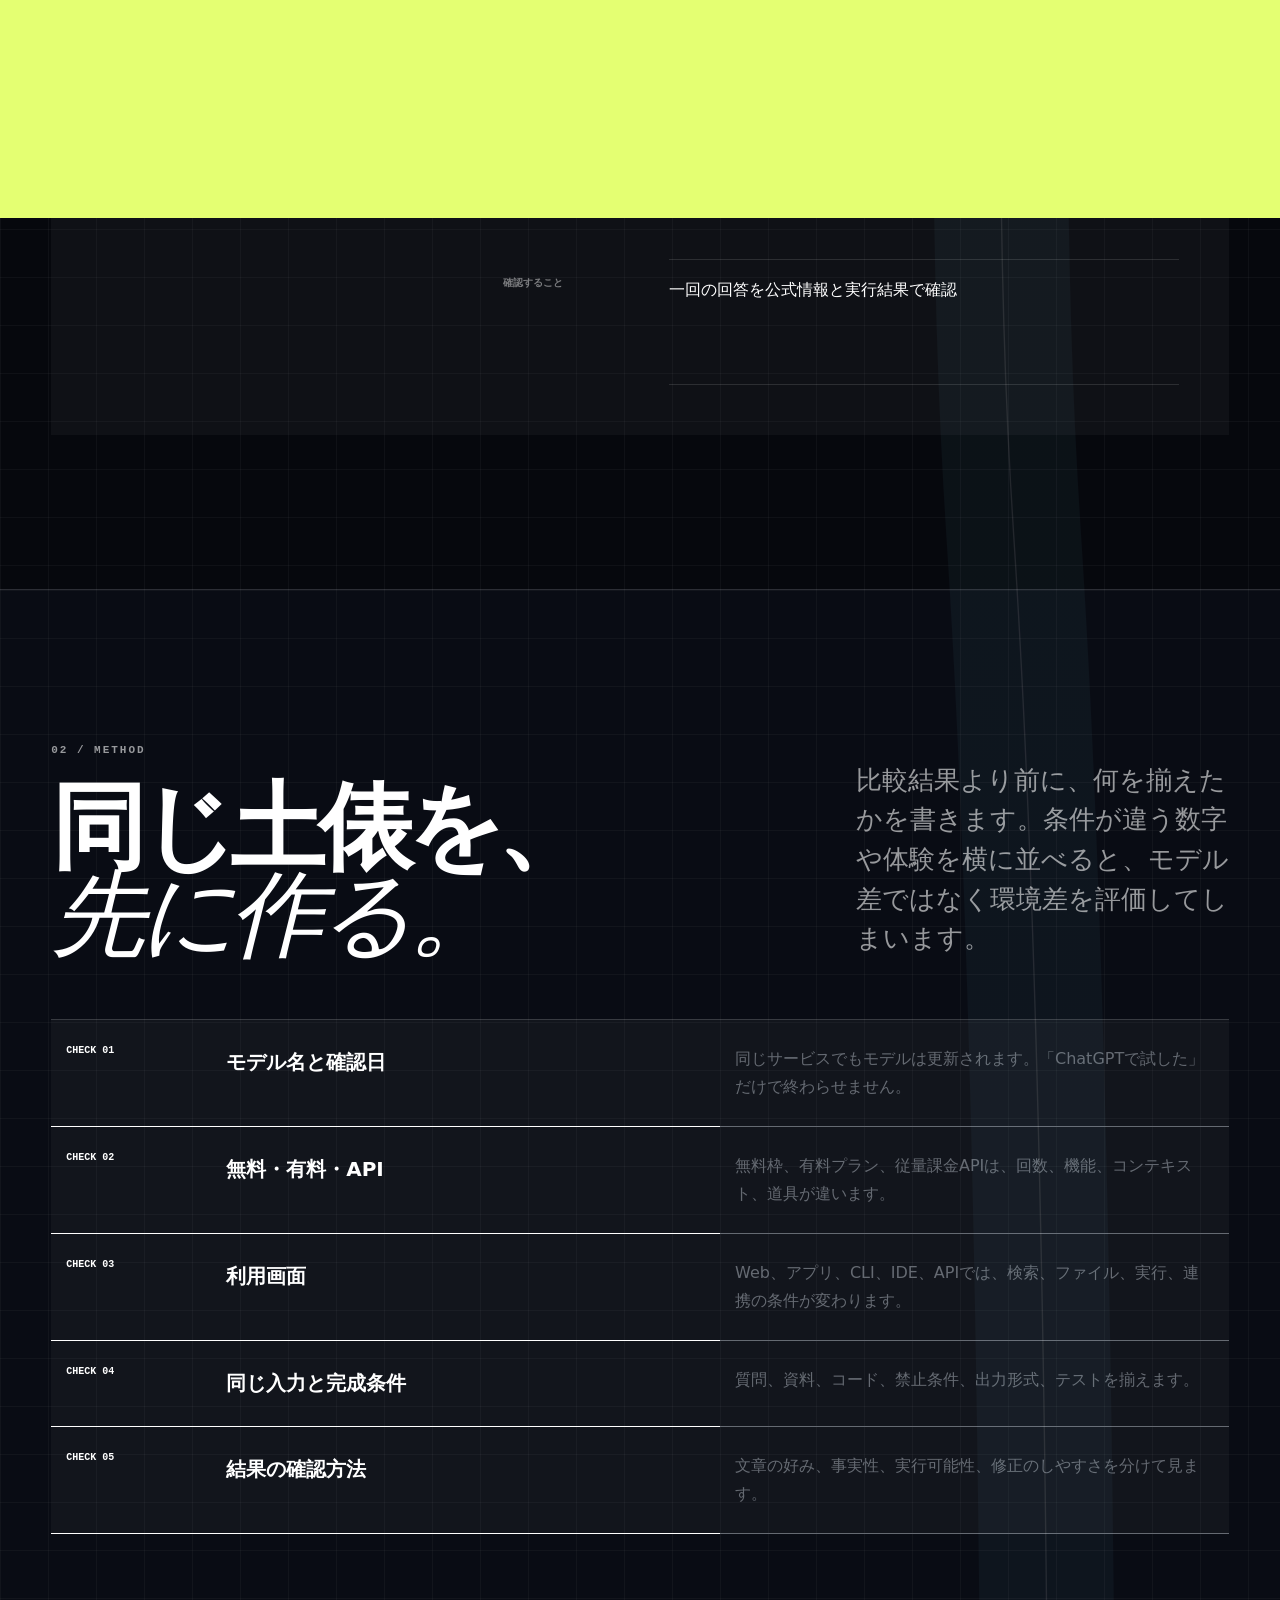
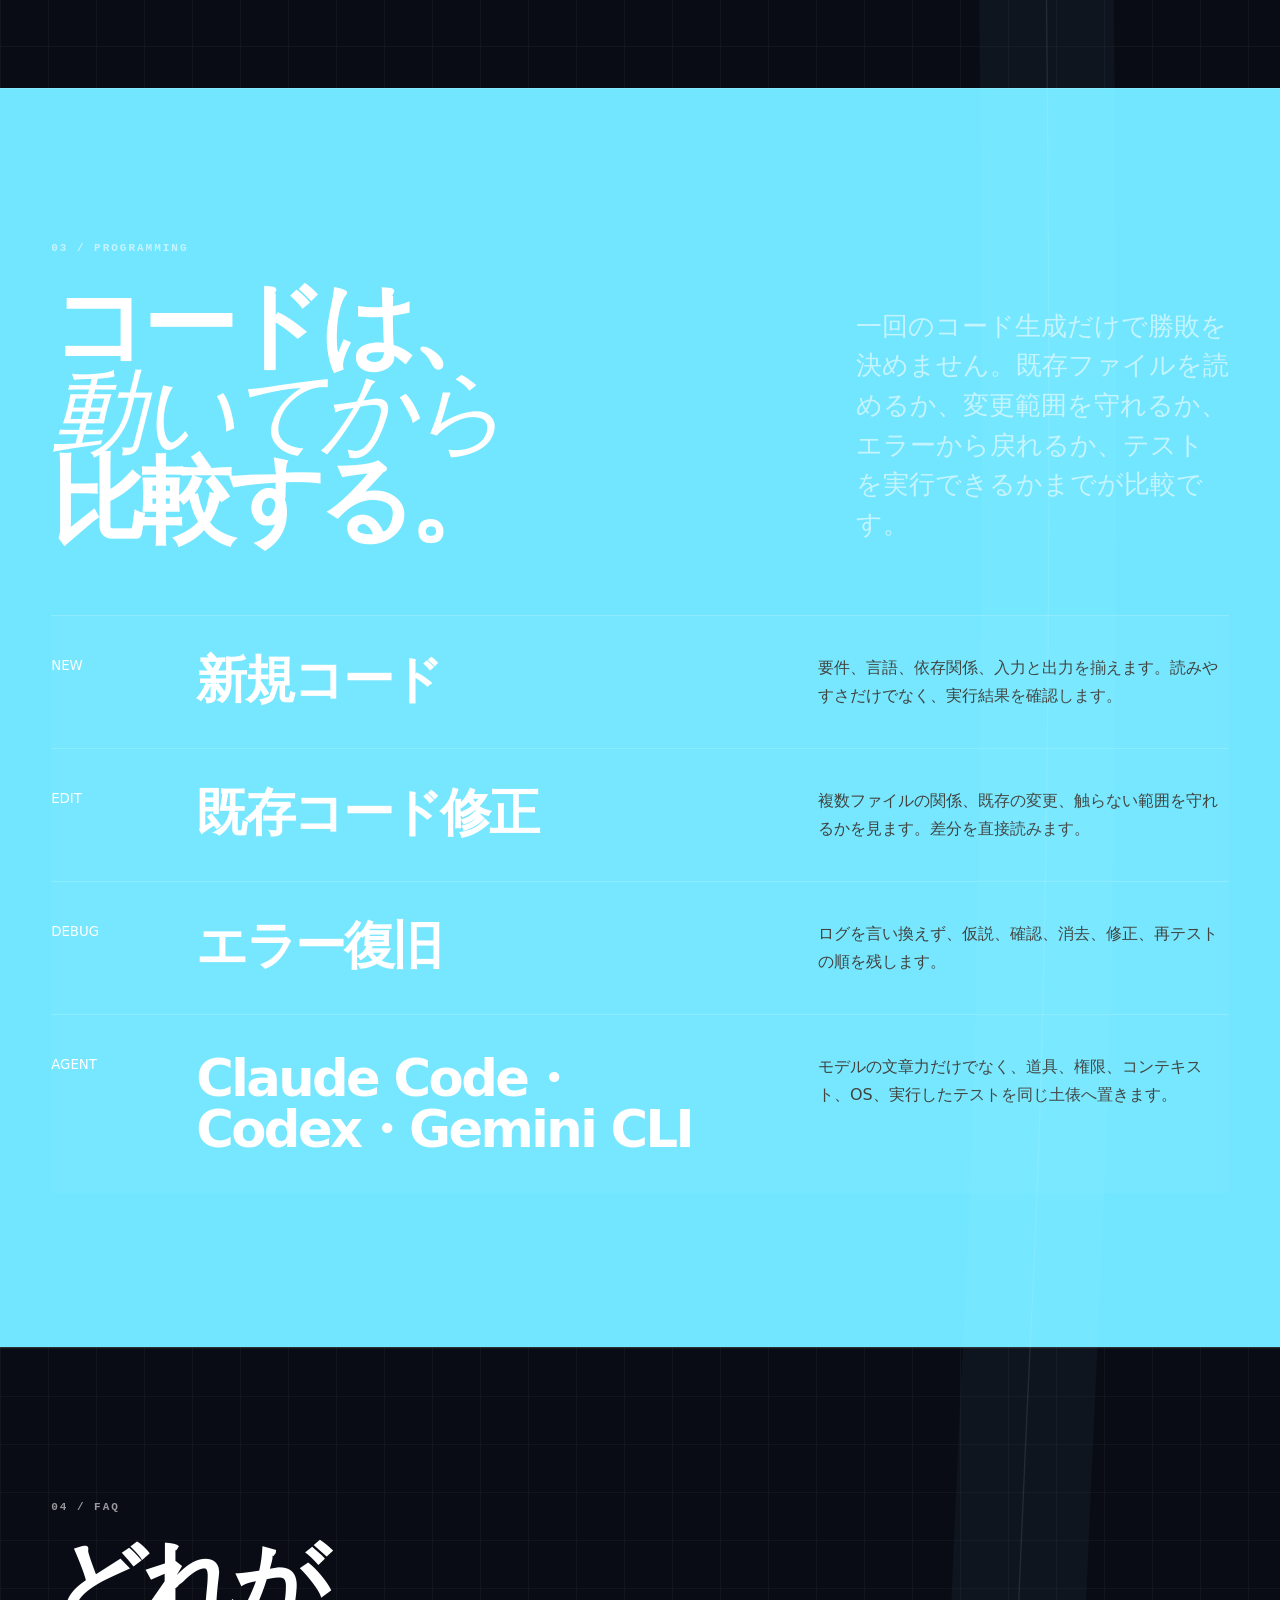
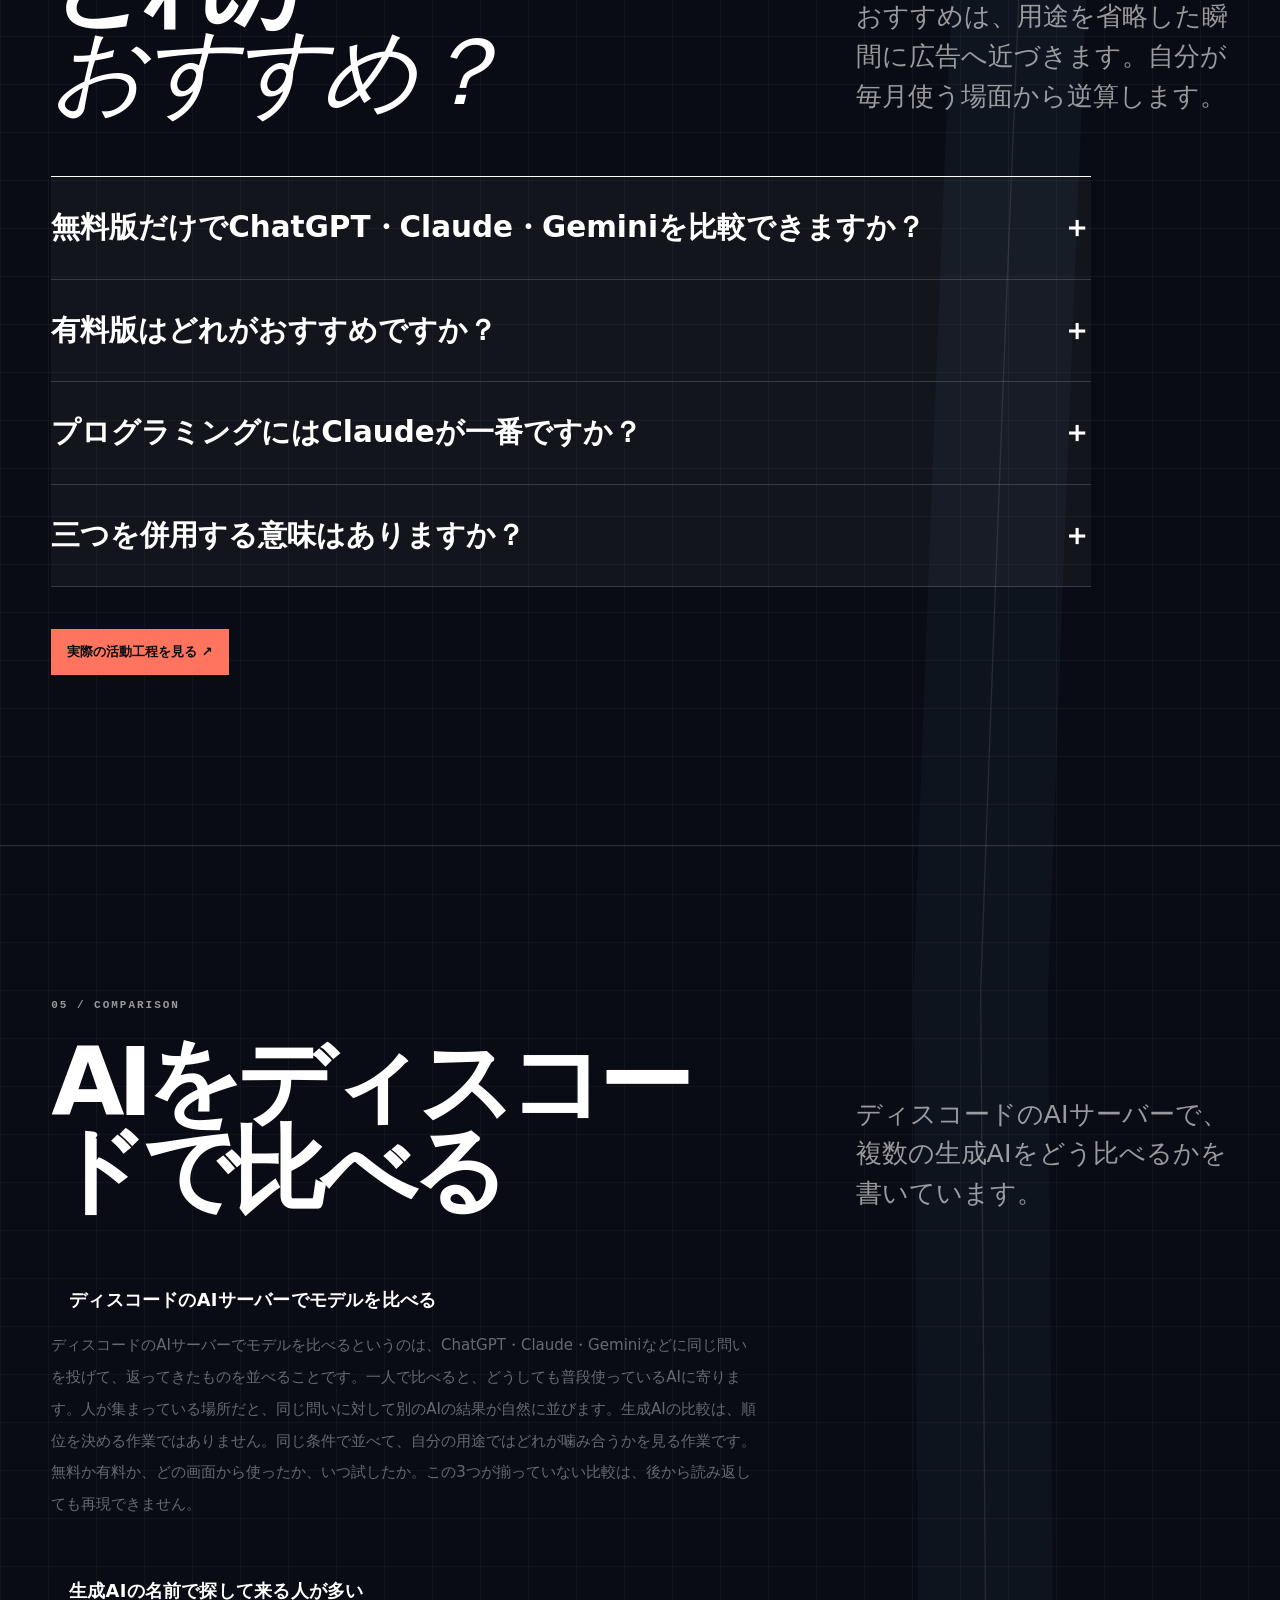
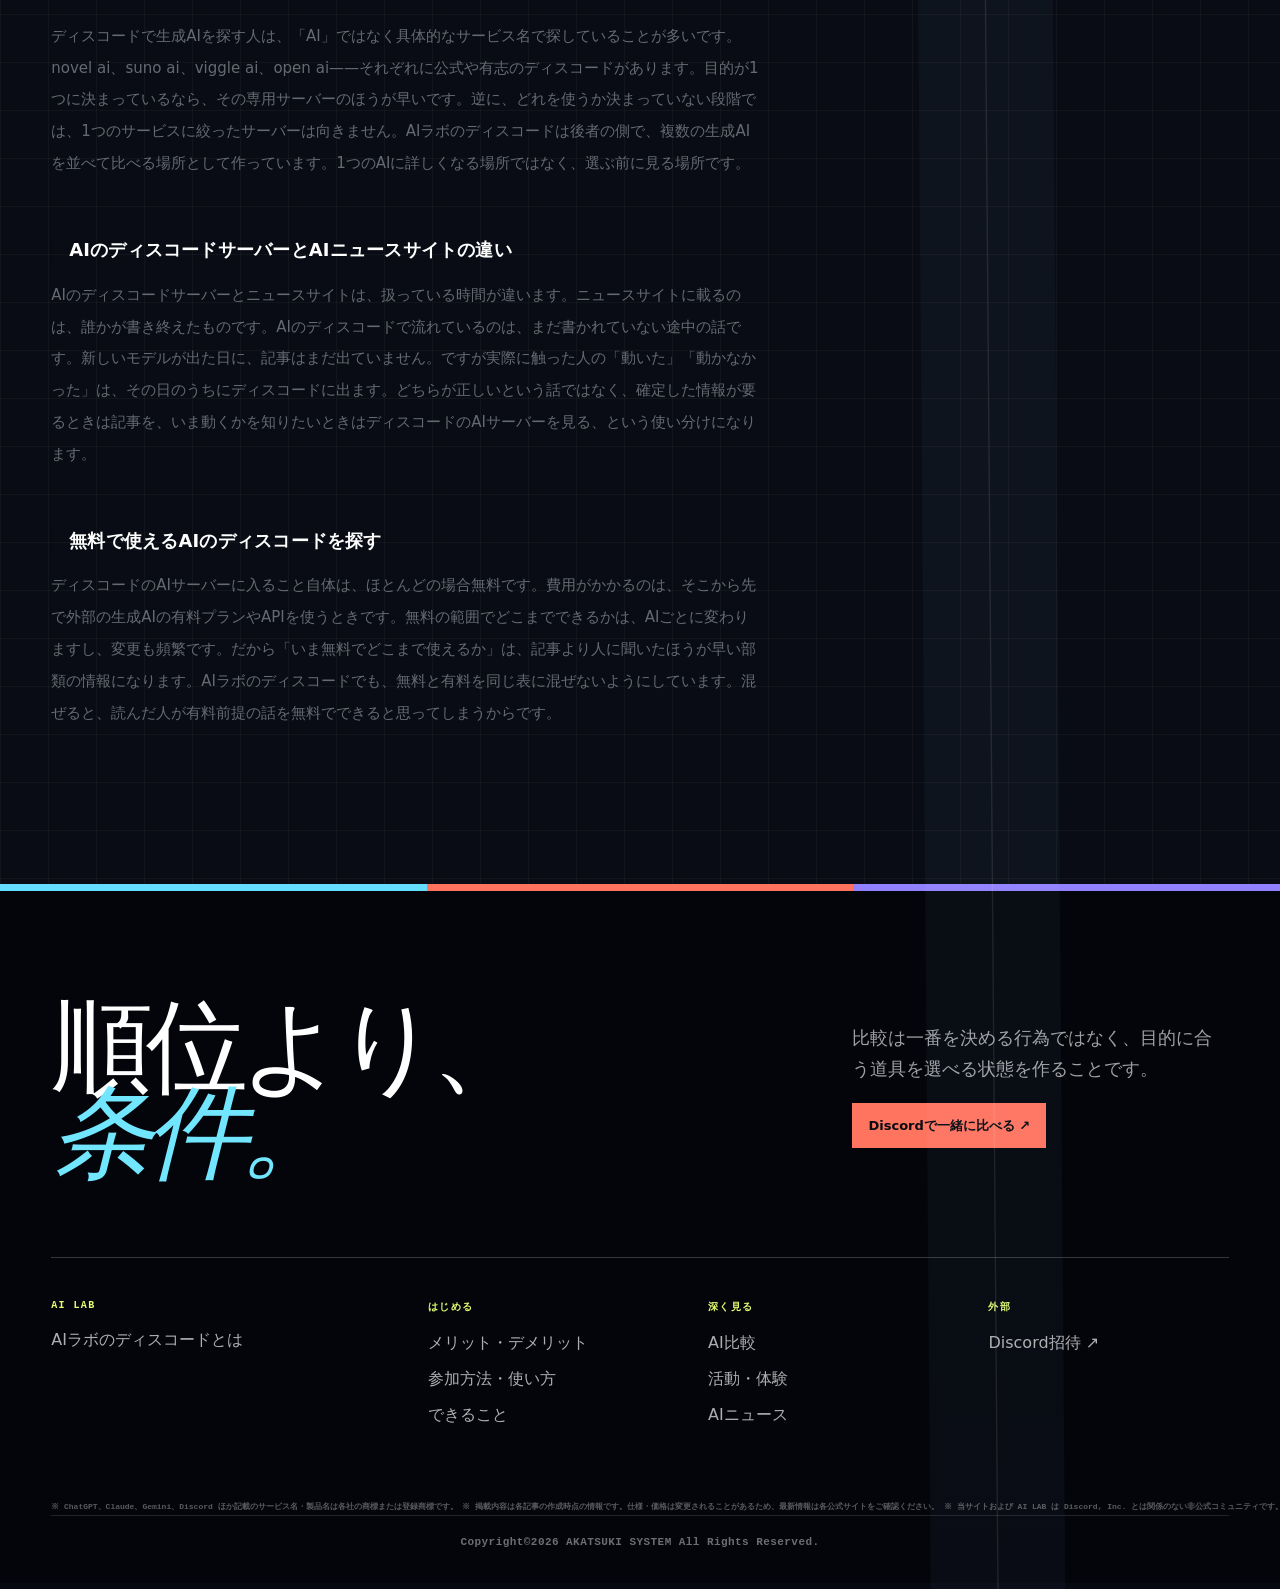
==== commit 893fc84a: "内部リンクから index.html を除去しディレクトリURLへ統一（134件） canonical / og:url / sitemap は全ページ「/」で終わる形だったが、 内部リンクだけが i" ====
--- a/ai-comparison/index.html
+++ b/ai-comparison/index.html
@@ -116,17 +116,17 @@
     <div class="progress"></div>
     <div class="transition"></div>
     <header class="site-header">
-      <a class="brand" href="../index.html"
+      <a class="brand" href="../"
         ><span class="brand-dot"></span>AI LAB</a
       >
       <nav class="nav" aria-label="主要ページ">
-        <a href="../index.html">AIラボとは</a
-        ><a href="../merit-demerit/index.html">メリット</a
-        ><a href="../how-to-use/index.html">使い方</a
-        ><a href="../what-you-can-do/index.html">できること</a
-        ><a href="index.html" aria-current="page">AI比較</a
-        ><a href="../stories/index.html">活動</a
-        ><a href="../news/index.html">AIニュース</a>
+        <a href="../">AIラボとは</a
+        ><a href="../merit-demerit/">メリット</a
+        ><a href="../how-to-use/">使い方</a
+        ><a href="../what-you-can-do/">できること</a
+        ><a href="./" aria-current="page">AI比較</a
+        ><a href="../stories/">活動</a
+        ><a href="../news/">AIニュース</a>
       </nav>
       <button class="menu" aria-expanded="false">メニュー</button
       ><a class="header-join" href="https://discord.gg/TwGHMrjxb7"
@@ -339,7 +339,7 @@
             </details>
           </div>
           <p style="margin-top: 42px">
-            <a class="pill primary" href="../stories/index.html"
+            <a class="pill primary" href="../stories/"
               >実際の活動工程を見る ↗</a
             >
           </p>
@@ -385,18 +385,18 @@
       <div class="footer-map">
         <div>
           <strong>AI LAB</strong
-          ><a href="../index.html">AIラボのディスコードとは</a>
+          ><a href="../">AIラボのディスコードとは</a>
         </div>
         <div>
           <strong>はじめる</strong
-          ><a href="../merit-demerit/index.html">メリット・デメリット</a
-          ><a href="../how-to-use/index.html">参加方法・使い方</a
-          ><a href="../what-you-can-do/index.html">できること</a>
+          ><a href="../merit-demerit/">メリット・デメリット</a
+          ><a href="../how-to-use/">参加方法・使い方</a
+          ><a href="../what-you-can-do/">できること</a>
         </div>
         <div>
-          <strong>深く見る</strong><a href="index.html">AI比較</a
-          ><a href="../stories/index.html">活動・体験</a
-          ><a href="../news/index.html">AIニュース</a>
+          <strong>深く見る</strong><a href="./">AI比較</a
+          ><a href="../stories/">活動・体験</a
+          ><a href="../news/">AIニュース</a>
         </div>
         <div>
           <strong>外部</strong
